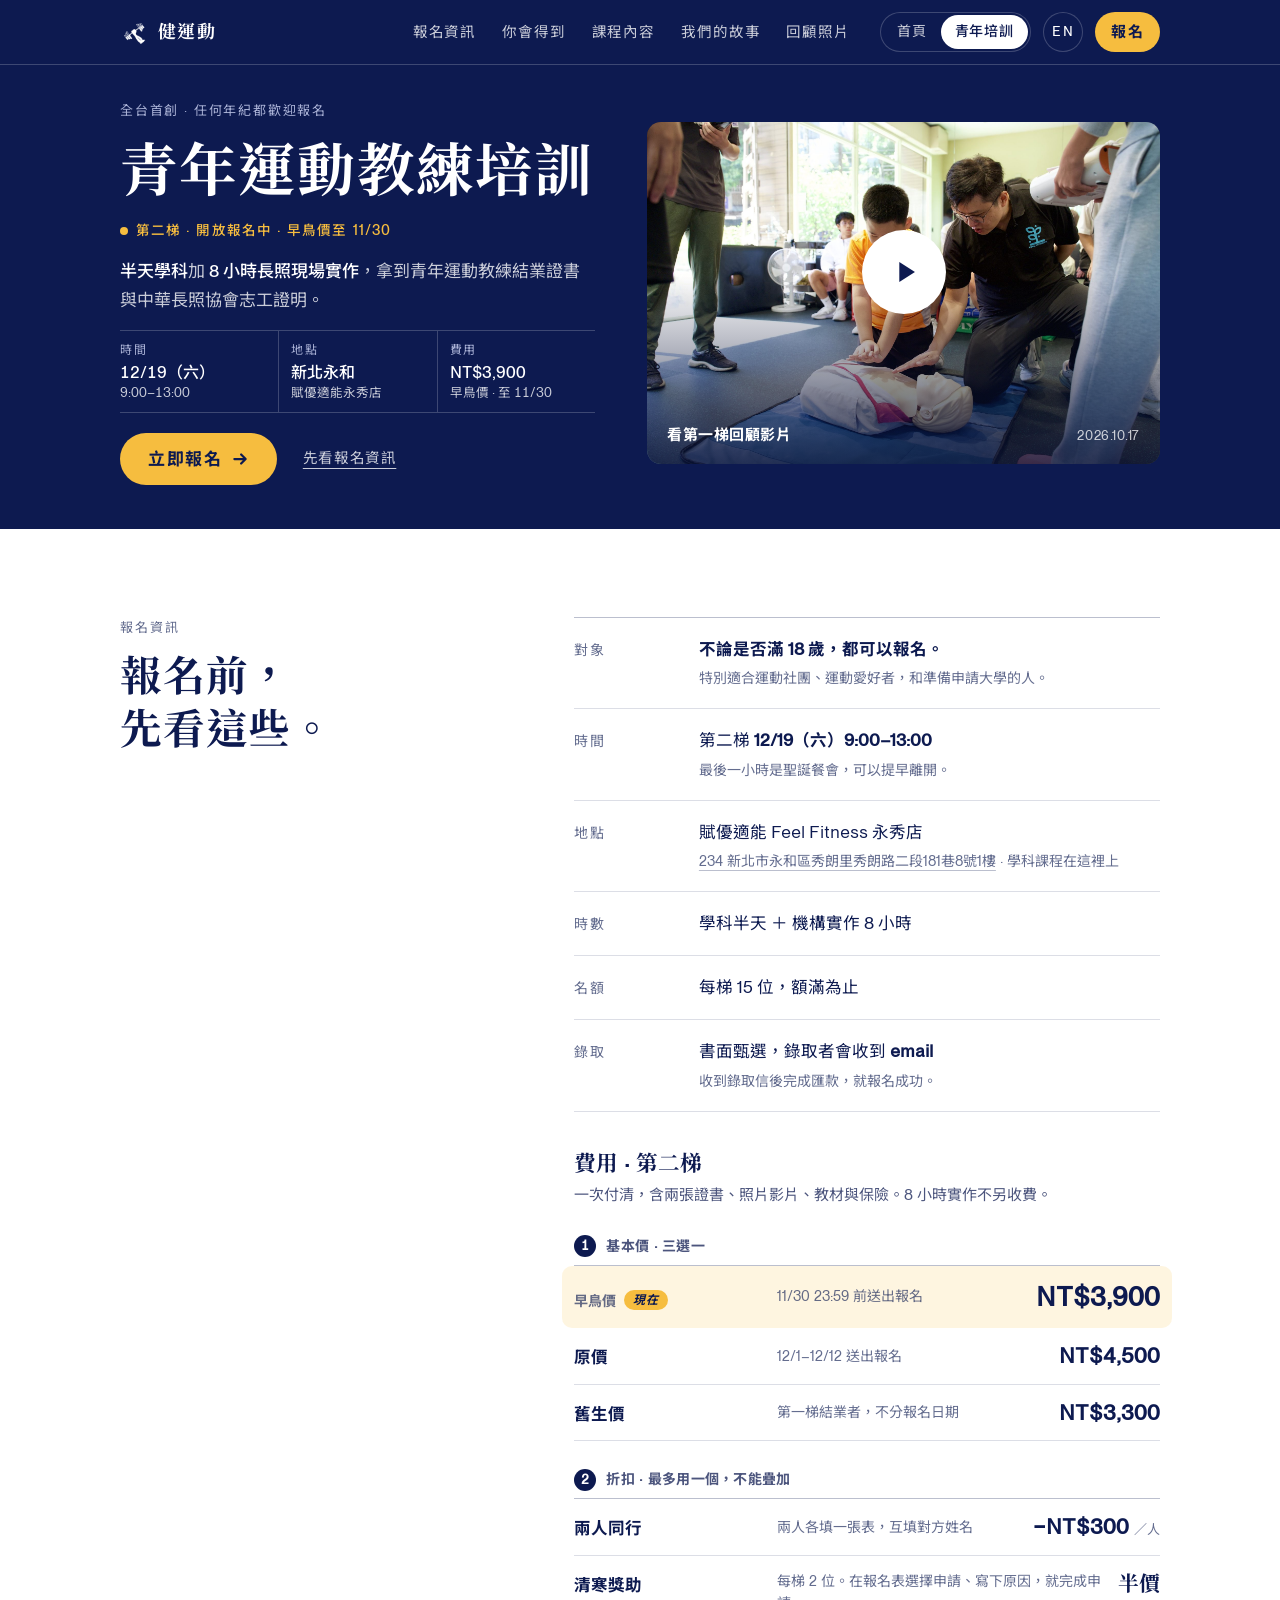
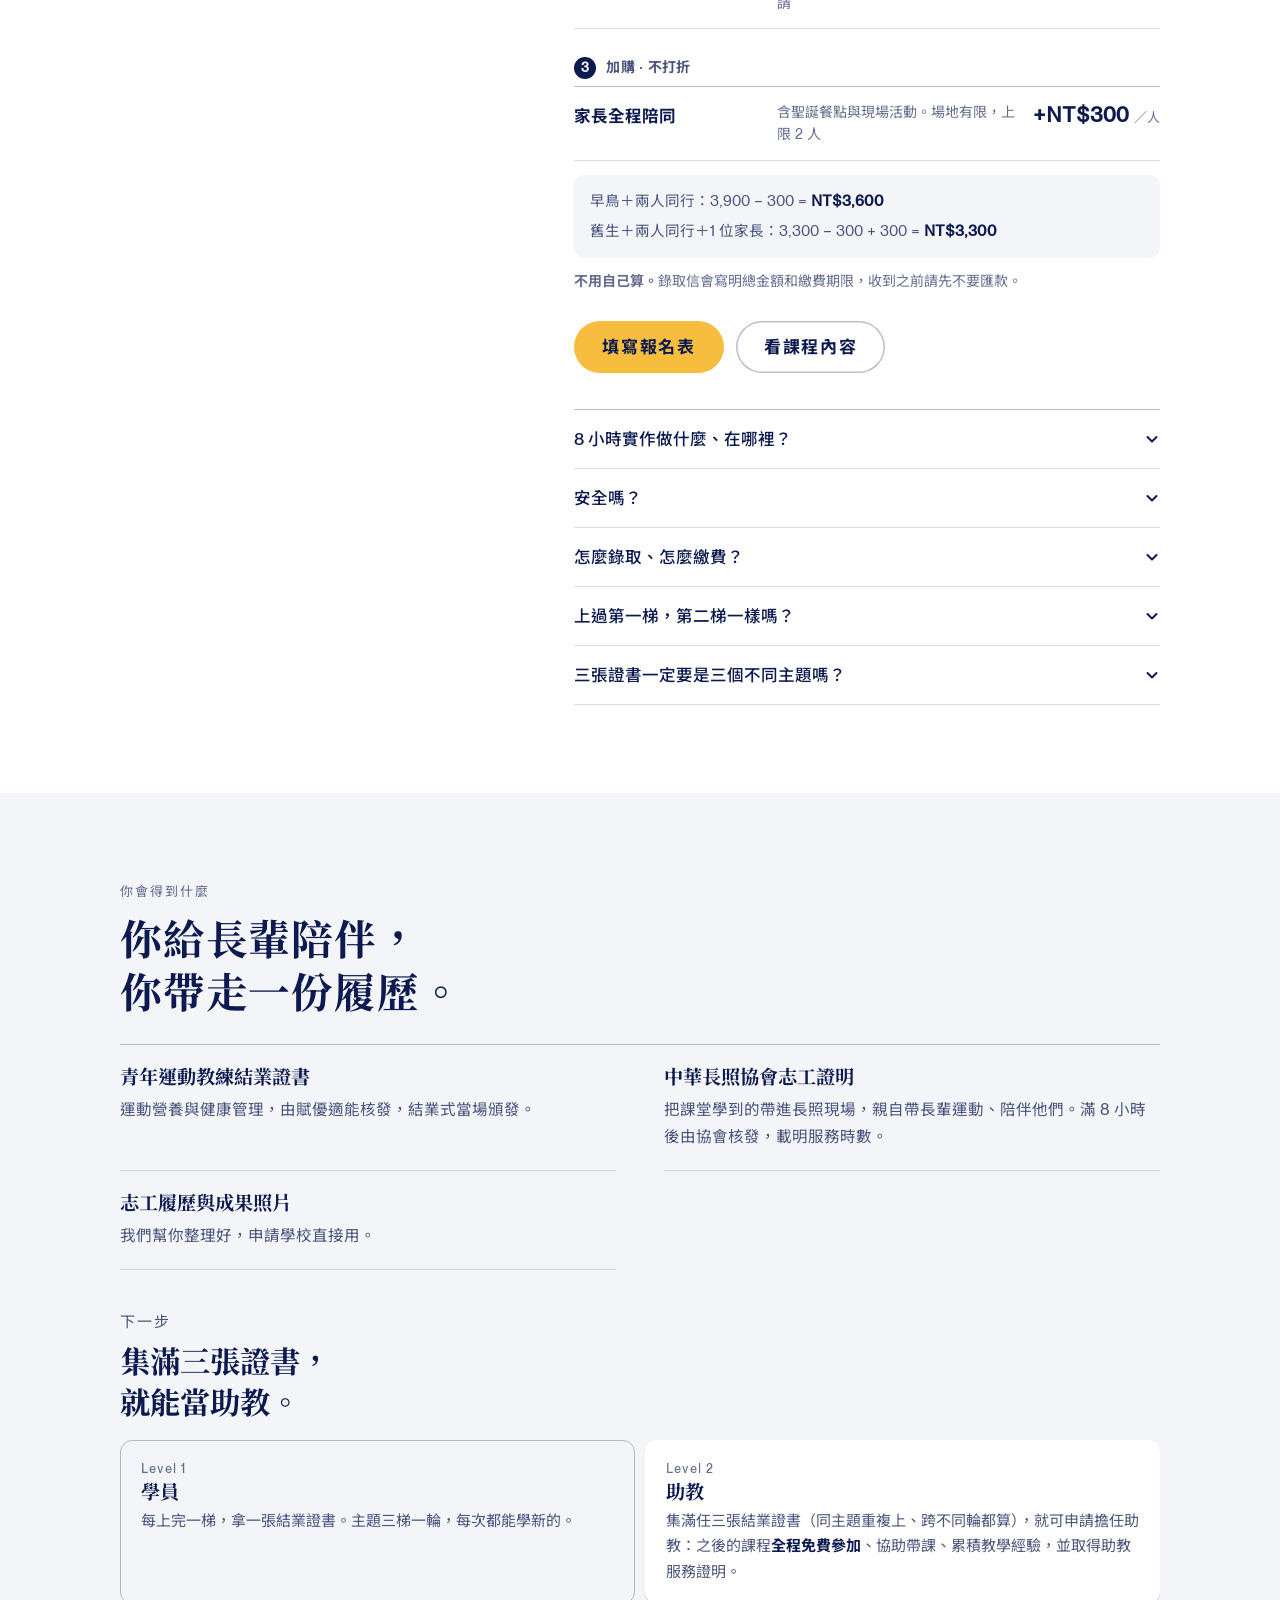
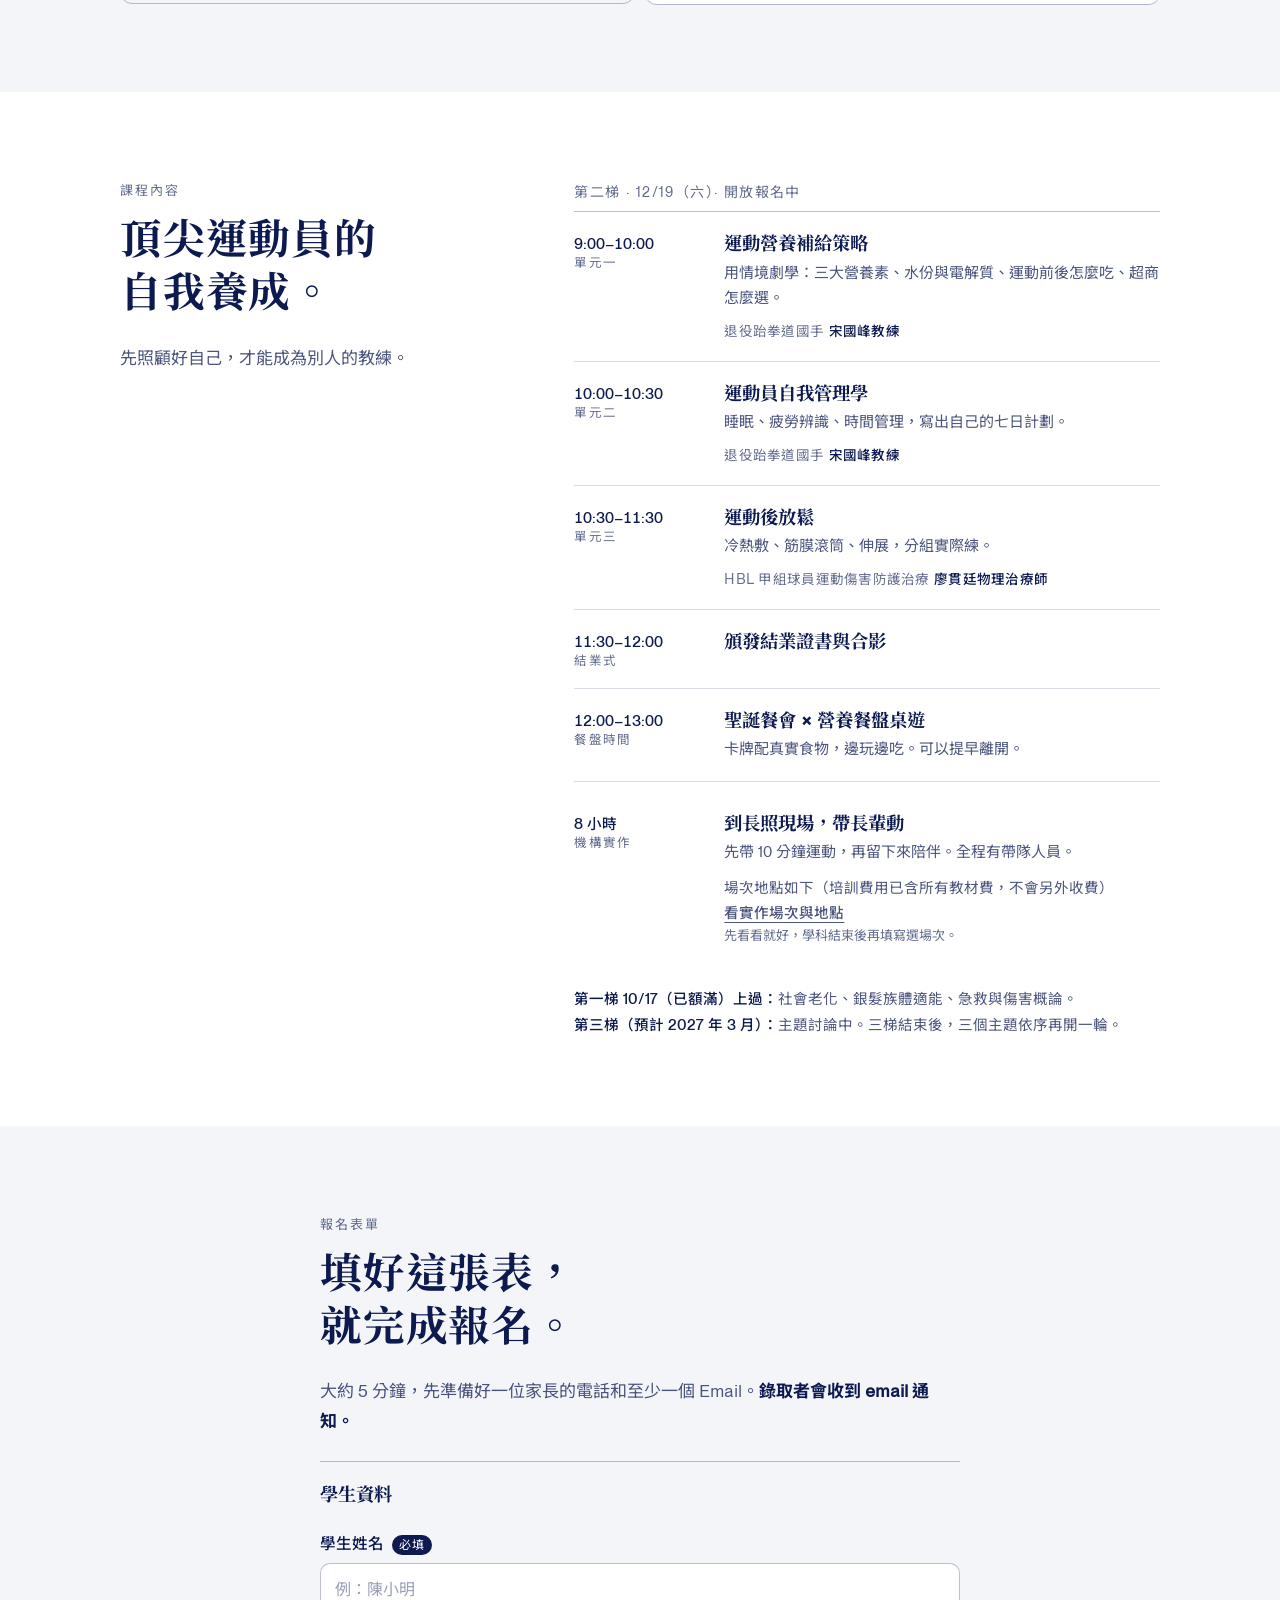
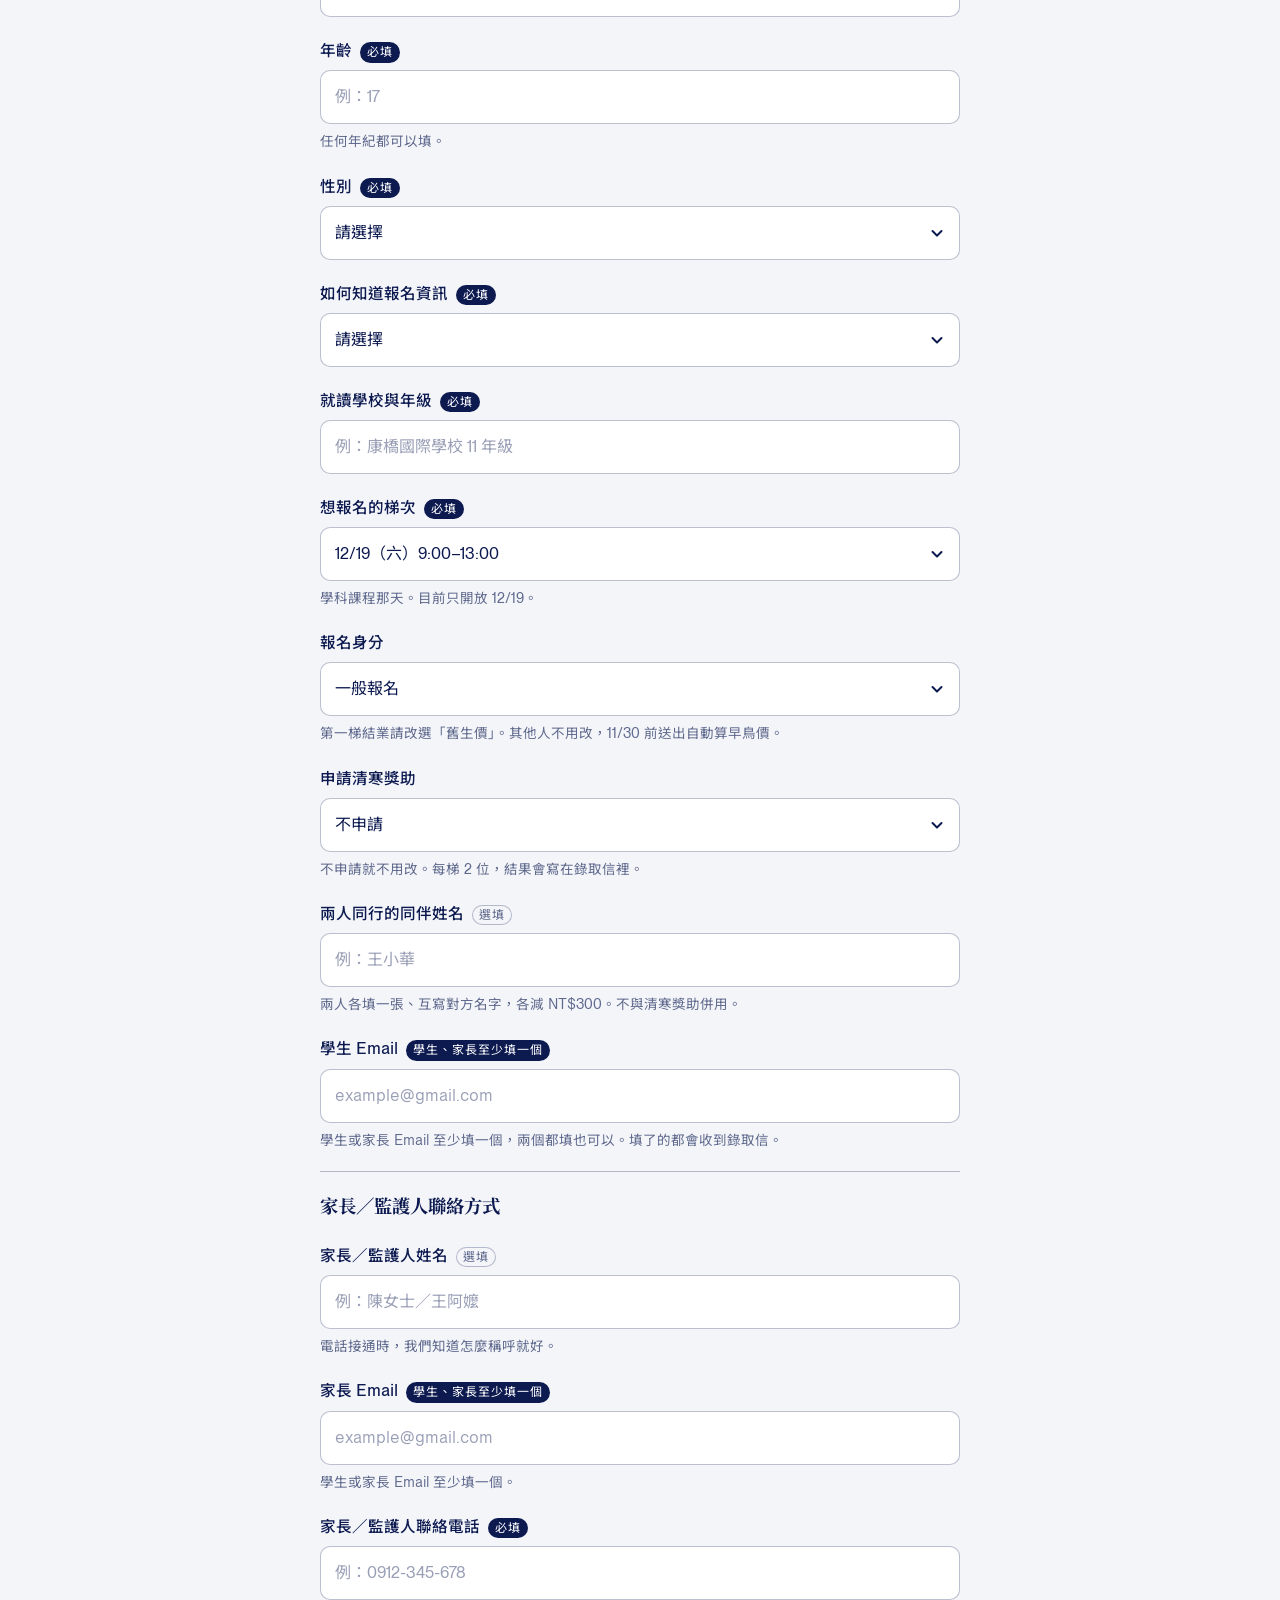
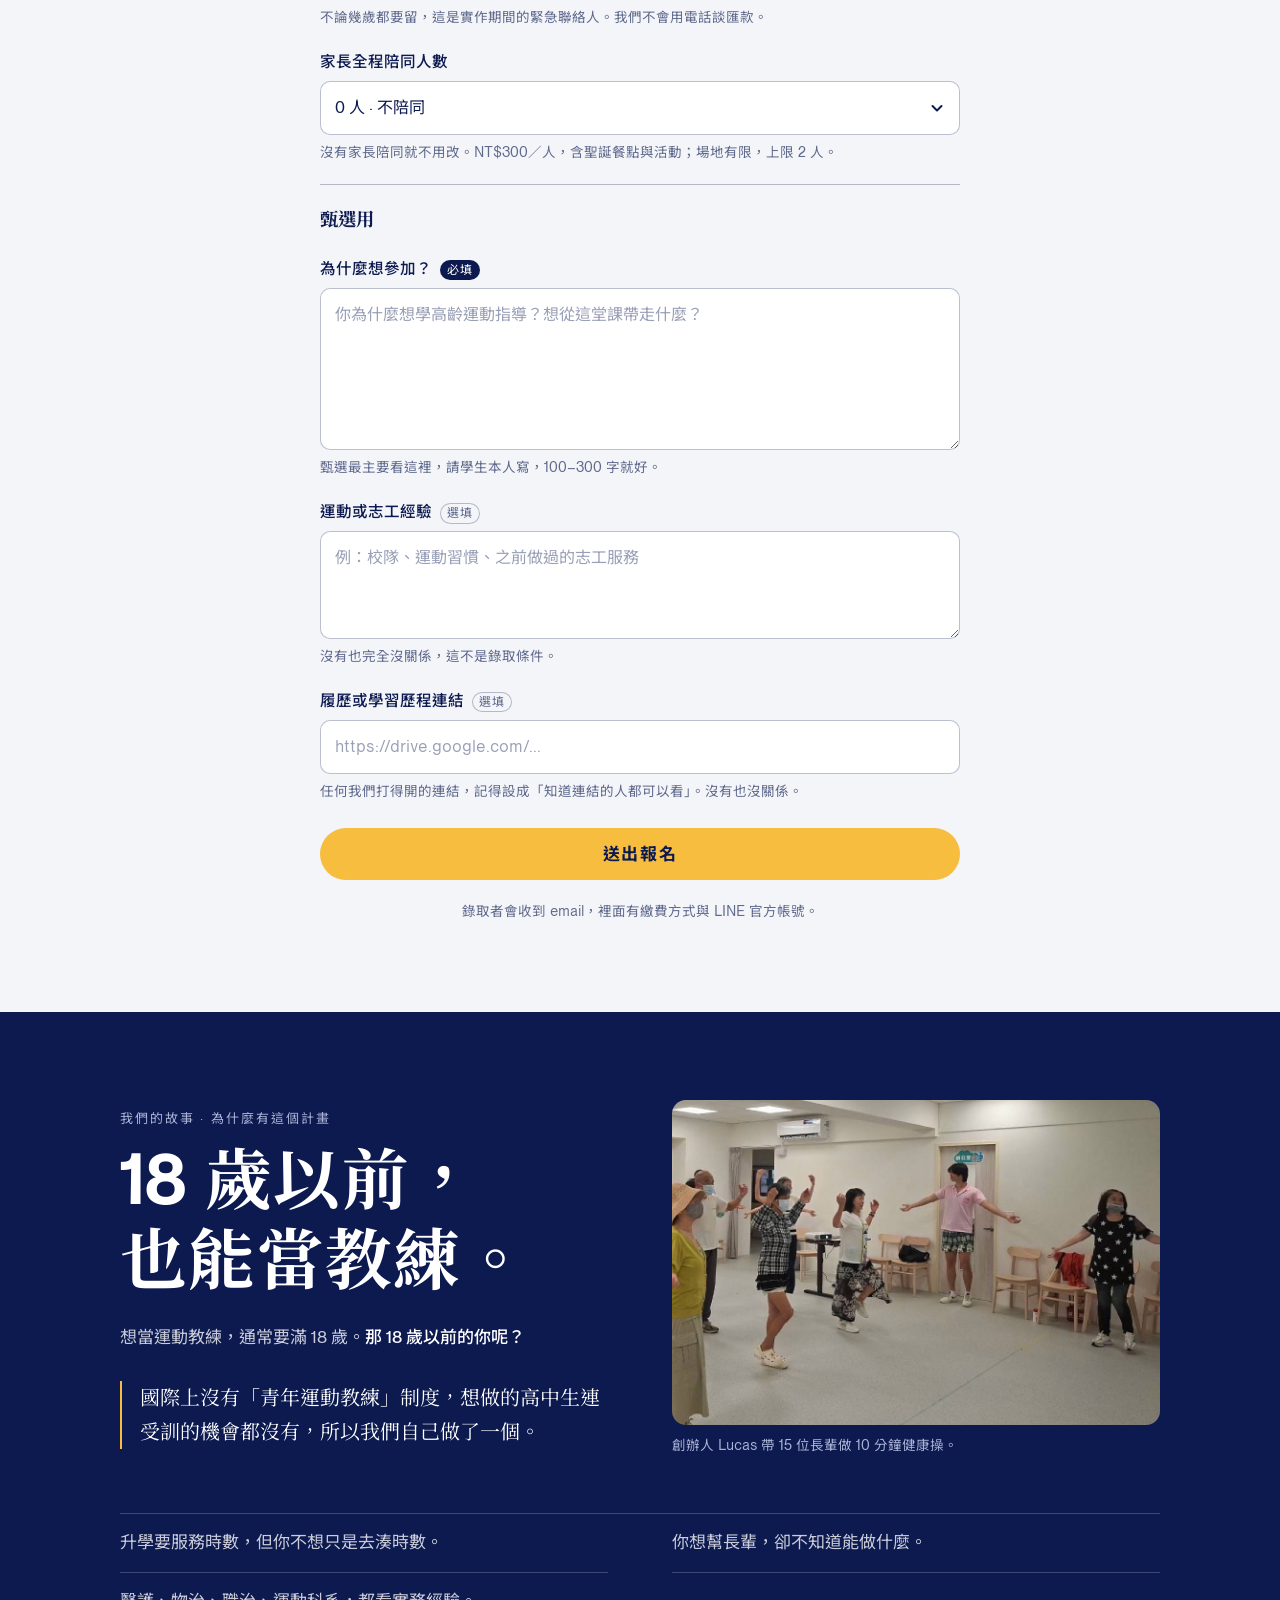
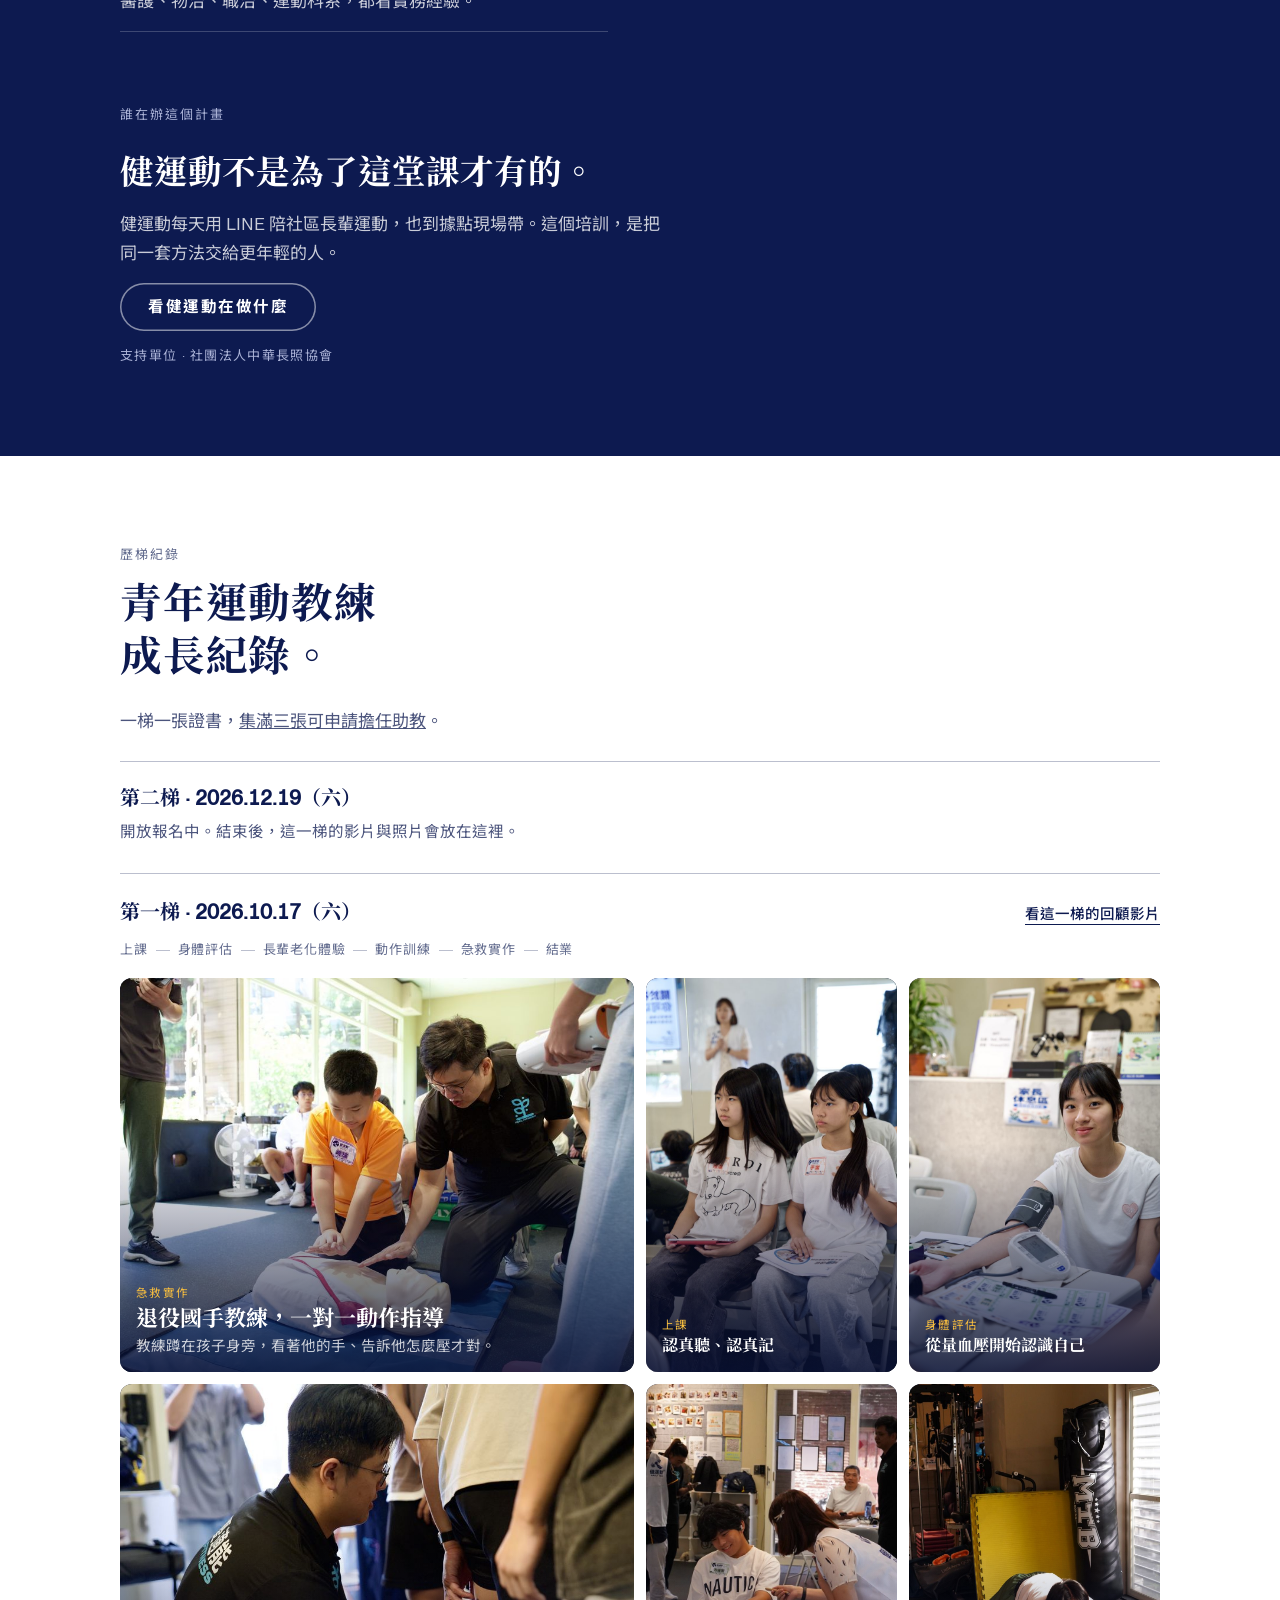
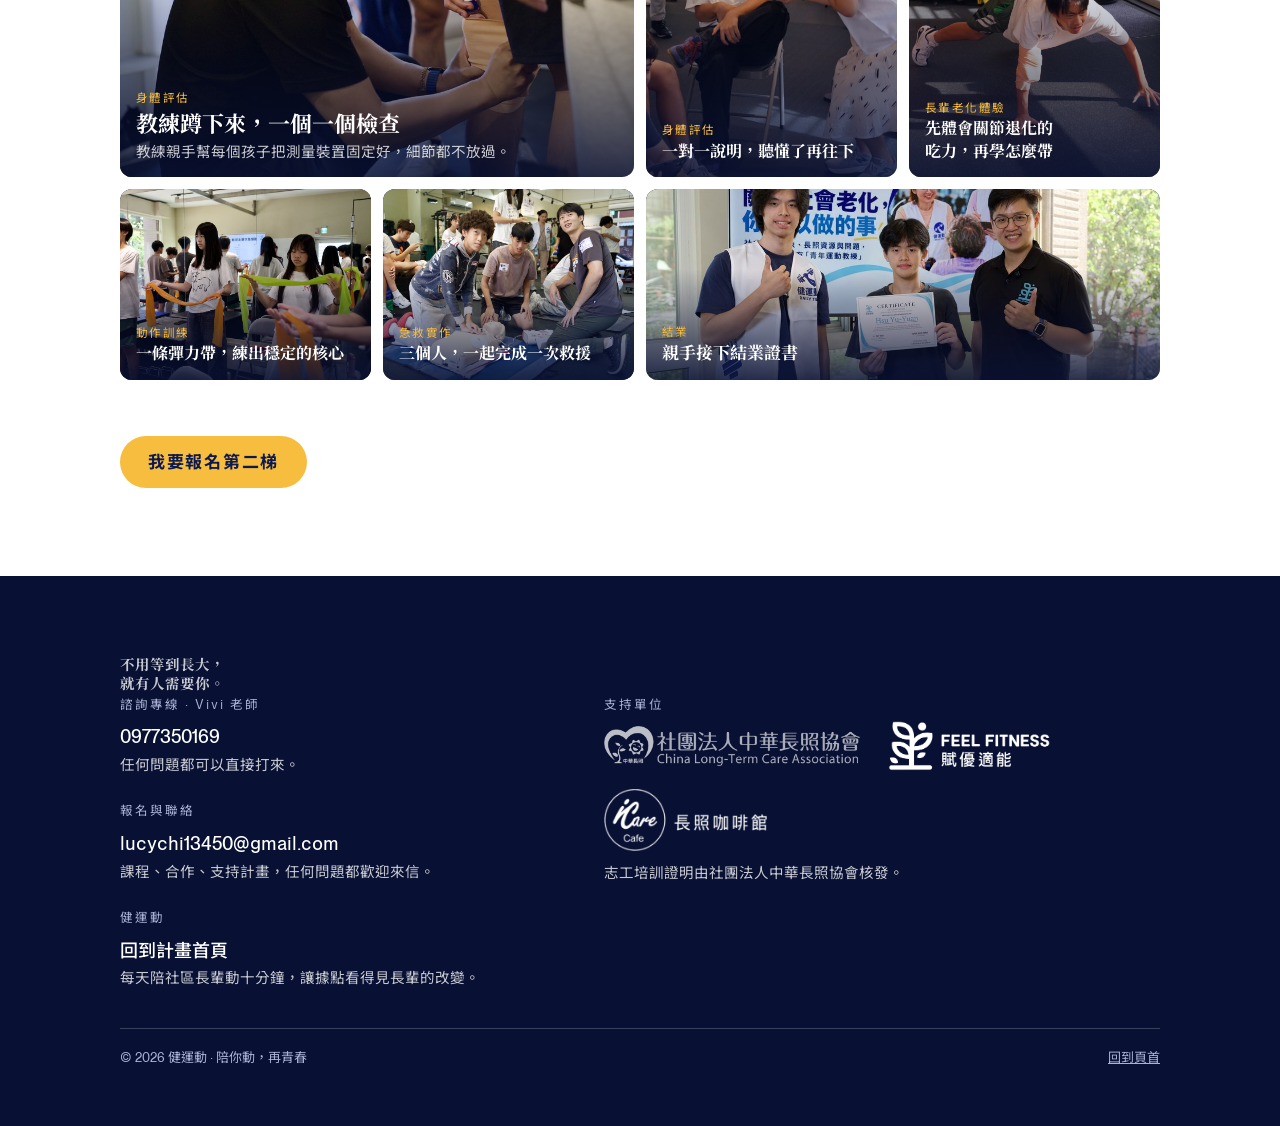
==== course.html @ 8f4dd31b "青年報名表：新增必填「如何知道報名資訊」（主管 LINE 意見） 七個選項：IG、LINE 社群、校方、親友介紹、Beclass 網站、E-port 網站、其他。 送到 Make 的欄位名為 refe" ====
<!DOCTYPE html>
<html lang="zh-Hant">
<head>
<meta charset="utf-8">
<meta name="viewport" content="width=device-width, initial-scale=1, viewport-fit=cover">
<title data-en="Youth Sports Coach Training · Daily Ten">青年運動教練培訓 · 健運動 Daily Ten</title>
<meta name="description" content="全台首創「青年運動教練」培訓。18 歲以前也能當教練，任何年紀都歡迎報名。學科課程取得青年運動教練結業證明，再以 8 小時機構實作取得中華長照協會核發、載明服務時數的志工培訓證明。第二梯 12/19（六）9:00–13:00，早鳥價 NT$3,900 至 11/30，每梯次限收 15 位。">
<meta name="theme-color" content="#0d1a50">
<meta name="format-detection" content="telephone=no">

<meta property="og:type" content="website">
<meta property="og:locale" content="zh_TW">
<meta property="og:site_name" content="健運動 Daily Ten">
<meta property="og:url" content="https://lucassuc.github.io/senior-fitness/course.html">
<meta property="og:title" content="青年運動教練培訓 · 健運動">
<meta property="og:description" content="18 歲以前，也能當教練 —— 全台首創，任何年紀都歡迎報名。學科課程加 8 小時機構實作，拿到青年運動教練結業證明與中華長照協會的志工培訓證明。">
<meta property="og:image" content="https://lucassuc.github.io/senior-fitness/assets/img/c1/11-cpr-lg.jpg?v=1">
<link rel="canonical" href="https://lucassuc.github.io/senior-fitness/course.html">
<script type="application/ld+json">
{"@context":"https://schema.org","@type":"EducationEvent","name":"青年運動教練培訓 · 第二梯","description":"運動營養與健康管理學科半天，加 8 小時長照現場實作。結業取得青年運動教練結業證書與中華長照協會志工證明。","startDate":"2026-12-19T09:00:00+08:00","endDate":"2026-12-19T13:00:00+08:00","eventStatus":"https://schema.org/EventScheduled","eventAttendanceMode":"https://schema.org/OfflineEventAttendanceMode","location":{"@type":"Place","name":"賦優適能 Feel Fitness 永秀店","address":{"@type":"PostalAddress","streetAddress":"秀朗路二段181巷8號1樓","addressLocality":"永和區","addressRegion":"新北市","postalCode":"234","addressCountry":"TW"}},"image":"https://lucassuc.github.io/senior-fitness/assets/img/c1/11-cpr-lg.jpg","offers":{"@type":"Offer","price":"3900","priceCurrency":"TWD","validThrough":"2026-11-30T23:59:00+08:00","url":"https://lucassuc.github.io/senior-fitness/course.html#apply","availability":"https://schema.org/InStock"},"organizer":{"@type":"Organization","name":"健運動 Daily Ten","url":"https://lucassuc.github.io/senior-fitness/"},"maximumAttendeeCapacity":15}
</script>
<meta name="twitter:card" content="summary_large_image">

<link rel="icon" href="assets/img/icon-64.png?v=6" sizes="64x64">
<link rel="icon" href="assets/img/icon-192.png?v=6" sizes="192x192">
<link rel="apple-touch-icon" href="assets/img/icon-180.png?v=6">

<link rel="preload" href="assets/fonts/nm-text-400.woff2?v=6" as="font" type="font/woff2" crossorigin>
<link rel="preload" href="assets/fonts/nm-text-500.woff2?v=6" as="font" type="font/woff2" crossorigin>

<link rel="preconnect" href="https://fonts.googleapis.com">
<link rel="preconnect" href="https://fonts.gstatic.com" crossorigin>
<link rel="stylesheet" href="https://fonts.googleapis.com/css2?family=Noto+Sans+TC:wght@400;500;700&family=Noto+Serif+TC:wght@500;600;700&display=swap">
<!-- This page does NOT load site.css. v2.css is the chrome it shares with
     index.html (bar, first screen, button, dock, footer); course2.css is the
     rest of this page. site.js still runs here for the EN toggle and the
     application form — every id it reads (#langBtn, #applyForm, #a-*, #ea-*,
     #applySubmit, #applyDone, #applyRecap, #applyAgain, #yr) is kept. -->
<link rel="stylesheet" href="assets/css/v2.css?v=3">
<link rel="stylesheet" href="assets/css/course2.css?v=5">
<script>document.documentElement.className += " js";</script>
</head>
<body>

<a class="skip" href="#main" data-en="Skip to content">跳至主要內容</a>

<header class="bar">
  <div class="vwrap">
    <a class="brand" href="#top" aria-label="健運動 — 回到頁首" data-en-aria="Daily Ten — back to top">
      <img src="assets/img/mark-320-glyph.png?v=60" alt="" width="28" height="28">
      <span data-en="Daily Ten">健運動</span>
    </a>
    <nav class="bar__links" aria-label="本頁導覽" data-en-aria="On this page">
      <a href="#facts" data-en="Details">報名資訊</a>
      <a href="#gain" data-en="What you get">你會得到</a>
      <a href="#syllabus" data-en="Course">課程內容</a>
      <a href="#story" data-en="Our story">我們的故事</a>
      <a href="#result" data-en="Photos">回顧照片</a>
    </nav>
    <!-- The page switch. Same control, same place, on both pages; the page
         you are on is the filled half. -->
    <nav class="seg" aria-label="切換頁面" data-en-aria="Switch page">
      <a href="index.html" data-en="Home">首頁</a>
      <a href="course.html" aria-current="page" data-en="Youth course">青年培訓</a>
    </nav>
    <button class="langbtn" id="langBtn" type="button" lang="en" aria-label="Switch to English">EN</button>
    <a class="vbtn vbtn--sm" href="#apply" data-en="Apply">報名</a>
  </div>
</header>

<main id="main">
<span id="top"></span>

<!-- ══ 1 · 第一眼：回顧影片 + 什麼課、何時、多少錢、報名 ══
     The cover is the director's 主視覺 (#11): a coach on his knees beside a
     child doing compressions. It answers the parent's first question —
     will anyone actually teach my kid — before a word is read. -->
<section class="vhero" aria-label="青年運動教練培訓" data-en-aria="Youth Sports Coach Training">
  <div class="vwrap">
    <div class="vhero__text">
      <p class="vhero__eyebrow" data-en="A Taiwan first · applicants of any age welcome">全台首創 · 任何年紀都歡迎報名</p>
      <h1 data-en="Youth Sports Coach Training">青年運動教練培訓</h1>
      <p class="status"><i aria-hidden="true"></i><span data-en="Cohort 2 · open now · early-bird price until 30 Nov">第二梯 · 開放報名中 · 早鳥價至 11/30</span></p>
      <p class="vhero__lede" data-en="<strong>A morning in the classroom</strong> plus <strong>8 hours on placement</strong> — you leave with a Youth Sports Coach completion certificate and the China Long-Term Care Association's volunteer certificate."><strong>半天學科</strong>加 <strong>8 小時長照現場實作</strong>，拿到青年運動教練結業證書與中華長照協會志工證明。</p>
      <dl class="quick">
        <div><dt data-en="When">時間</dt><dd data-en="Sat 19 Dec<small>9:00–13:00</small>">12/19（六）<small>9:00–13:00</small></dd></div>
        <div><dt data-en="Where">地點</dt><dd data-en="Yonghe, New Taipei<small>Feel Fitness Yongxiu</small>">新北永和<small>賦優適能永秀店</small></dd></div>
        <div><dt data-en="Fee">費用</dt><dd data-en="NT$3,900<small>early bird, to 30 Nov</small>">NT$3,900<small>早鳥價 · 至 11/30</small></dd></div>
      </dl>
      <div class="vhero__act">
        <a class="vbtn" id="heroCta" href="#apply"><span data-en="Apply now">立即報名</span>
          <svg viewBox="0 0 16 16" aria-hidden="true"><path d="M3 8h10M9 4l4 4-4 4"/></svg>
        </a>
        <a class="vhero__alt" href="#facts" data-en="See the details first">先看報名資訊</a>
      </div>
    </div>

    <a class="vhero__media" href="https://www.youtube.com/watch?v=6vL4GhiBuoA" target="_blank" rel="noopener" data-yt="6vL4GhiBuoA" aria-label="播放第一梯回顧影片" data-en-aria="Play the cohort one recap film" style="--pos:58% 42%">
      <img src="assets/img/c1/11-cpr-lg.jpg?v=1"
           alt="教練跪在學員身旁，看著他的手，一下一下教他怎麼做 CPR 按壓"
           data-en-alt="A coach kneels beside a trainee, watching his hands and guiding each CPR compression"
           width="2000" height="1333" fetchpriority="high" decoding="async">
      <span class="vhero__play" aria-hidden="true"><svg viewBox="0 0 24 24"><path d="M8 5v14l11-7z"/></svg></span>
      <span class="vhero__cap"><b data-en="Watch the cohort 1 recap film">看第一梯回顧影片</b><span>2026.10.17</span></span>
    </a>
  </div>
</section>

<nav class="jump" aria-label="快速前往" data-en-aria="Jump to">
  <div class="vwrap">
    <a href="#facts"><span data-en="Details &amp; prices">報名資訊與費用</span><svg viewBox="0 0 16 16" aria-hidden="true"><path d="M8 3v10M4 9l4 4 4-4"/></svg></a>
    <a href="#syllabus"><span data-en="Course">課程內容</span><svg viewBox="0 0 16 16" aria-hidden="true"><path d="M8 3v10M4 9l4 4 4-4"/></svg></a>
    <a href="#story"><span data-en="Our story">我們的故事</span><svg viewBox="0 0 16 16" aria-hidden="true"><path d="M8 3v10M4 9l4 4 4-4"/></svg></a>
    <a href="#result"><span data-en="Photos">回顧照片</span><svg viewBox="0 0 16 16" aria-hidden="true"><path d="M8 3v10M4 9l4 4 4-4"/></svg></a>
  </div>
</nav>

<!-- ══ 2 · 報名資訊 ══
     Every gate a parent checks, in one scannable block, ahead of everything
     else. Classroom and placement stay two separate answers: 學科 happens at
     賦優適能; the 8 hours are sessions students pick at four sites — iCare
     Cafe, the two 永樂居 apartments and 永恩小作所. 永恩 was removed once and
     came back on 2026-11-16 (it is on the director's placement form; Lucas
     confirmed). Her placement Google Form IS linked (syllabus 8-hour row and
     the FAQ), but labelled look-only: students fill it in after the
     classroom day, not before applying. 永樂居 is deliberately absent from Google Maps, so those links
     query the street address. -->
<section class="sec" id="facts">
  <div class="vwrap split">
    <div class="split__head">
      <p class="label" data-en="The details">報名資訊</p>
      <h2 class="h2" data-en="Before you apply,<br>the practical bits.">報名前，<br>先看這些。</h2>
    </div>
    <div>
      <dl class="facts">
        <div class="fact"><dt data-en="Who">對象</dt><dd data-en="<strong>Anyone, 18 or not.</strong><span class='fine'>Especially good for sports-team members, keen athletes, and anyone applying to university.</span>"><strong>不論是否滿 18 歲，都可以報名。</strong><span class="fine">特別適合運動社團、運動愛好者，和準備申請大學的人。</span></dd></div>
        <div class="fact"><dt data-en="When">時間</dt><dd data-en="Cohort 2 — <strong>Sat 19 Dec, 9:00–13:00</strong><span class='fine'>The last hour is a Christmas lunch — fine to leave early.</span>">第二梯 <strong>12/19（六）9:00–13:00</strong><span class="fine">最後一小時是聖誕餐會，可以提早離開。</span></dd></div>
        <div class="fact"><dt data-en="Where">地點</dt><dd data-en="Feel Fitness, Yongxiu branch<span class='fine'><a href='https://www.google.com/maps/search/?api=1&amp;query=%E8%B3%A6%E5%84%AA%E9%81%A9%E8%83%BD%20Feel%20Fitness%20%E6%B0%B8%E7%A7%80%E5%BA%97' target='_blank' rel='noopener'>No. 8, 1F, Lane 181, Section 2, Xiulang Rd, Yonghe District, New Taipei City 234</a> · the classroom course is held here</span>">賦優適能 Feel Fitness 永秀店<span class="fine"><a href="https://www.google.com/maps/search/?api=1&amp;query=%E8%B3%A6%E5%84%AA%E9%81%A9%E8%83%BD%20Feel%20Fitness%20%E6%B0%B8%E7%A7%80%E5%BA%97" target="_blank" rel="noopener">234 新北市永和區秀朗里秀朗路二段181巷8號1樓</a> · 學科課程在這裡上</span></dd></div>
        <div class="fact"><dt data-en="Hours">時數</dt><dd data-en="A morning of coursework + 8 hours on placement">學科半天 ＋ 機構實作 8 小時</dd></div>
        <div class="fact"><dt data-en="Places">名額</dt><dd data-en="15 per cohort, until full">每梯 15 位，額滿為止</dd></div>
        <div class="fact"><dt data-en="Selection">錄取</dt><dd data-en="Chosen from the written form; you hear by <strong>email</strong><span class='fine'>Your place is confirmed once you pay after that email.</span>">書面甄選，錄取者會收到 <strong>email</strong><span class="fine">收到錄取信後完成匯款，就報名成功。</span></dd></div>
      </dl>

      <!-- Prices, 2026-11-13, the director's final list. The 舊生 price sits
           below both what cohort 1 paid (3,900) and the cheapest new-student
           price (3,600 = early bird + pair), so it reads as a thank-you and a
           returning student is never dearer than a new one. The worked
           example exists because 「各減 300」 is the line people mis-add. -->
      <div class="prices" id="prices">
        <h3 class="prices__h" data-en="Fees · cohort 2">費用 · 第二梯</h3>
        <p class="prices__sub" data-en="One payment covers everything: both certificates, photos and film, materials and insurance. The 8 placement hours cost nothing extra.">一次付清，含兩張證書、照片影片、教材與保險。8 小時實作不另收費。</p>
        <!-- 2026-11-14: rebuilt as three steps because the flat list left people
             asking which lines stack. Rule, and the Notion 應繳金額 formula, match:
             1 基本價 pick exactly one; 2 at most ONE discount (同行 −300 or 獎助
             半價 of the base); 3 家長 add-on, never discounted. -->
        <p class="pstep"><i>1</i><span data-en="Base price — exactly one of these">基本價 · 三選一</span></p>
        <ul class="plist">
          <li class="is-now"><b><span data-en="Early bird">早鳥價</span><em class="tag" data-en="now">現在</em></b><span data-en="Application sent by 23:59, 30 Nov">11/30 23:59 前送出報名</span><div class="amt">NT$3,900</div></li>
          <li><b data-en="Standard">原價</b><span data-en="Application sent 1–12 Dec">12/1–12/12 送出報名</span><div class="amt">NT$4,500</div></li>
          <li><b data-en="Returning student">舊生價</b><span data-en="Finished cohort 1. Any date.">第一梯結業者，不分報名日期</span><div class="amt">NT$3,300</div></li>
        </ul>
        <!-- 2026-11-16, director: the stacking rule is already in the step title,
             so the aid row now says HOW to apply instead. 「清寒」 is her word —
             it keeps the half price for families who need it, not everyone.
             Applying = choose it in the form + give the reason inside 為什麼想參加. -->
        <p class="pstep"><i>2</i><span data-en="Discount — at most one, they do not stack">折扣 · 最多用一個，不能疊加</span></p>
        <ul class="plist">
          <li><b data-en="Two applying together">兩人同行</b><span data-en="Each of you sends a form and names the other">兩人各填一張表，互填對方姓名</span><div class="amt" data-en="−NT$300 <small>each</small>">−NT$300 <small>／人</small></div></li>
          <li><b data-en="Need-based place">清寒獎助</b><span data-en="2 per cohort. Choose it in the form and add a short reason — that is the whole application.">每梯 2 位。在報名表選擇申請、寫下原因，就完成申請</span><div class="amt" data-en="Half">半價</div></li>
        </ul>
        <p class="pstep"><i>3</i><span data-en="Add-on — never discounted">加購 · 不打折</span></p>
        <ul class="plist">
          <li><b data-en="A parent staying all session">家長全程陪同</b><span data-en="Christmas food and the activities on the day. Up to 2 — the room is small.">含聖誕餐點與現場活動。場地有限，上限 2 人</span><div class="amt" data-en="+NT$300 <small>each</small>">+NT$300 <small>／人</small></div></li>
        </ul>
        <div class="eg">
          <p data-en="Early bird, applying with a friend: 3,900 − 300 = <b>NT$3,600</b>">早鳥＋兩人同行：3,900 − 300 = <b>NT$3,600</b></p>
          <p data-en="Returning student with a friend, one parent staying: 3,300 − 300 + 300 = <b>NT$3,300</b>">舊生＋兩人同行＋1 位家長：3,300 − 300 + 300 = <b>NT$3,300</b></p>
        </div>
        <span class="fine" data-en="<strong>No need to work it out.</strong> The acceptance email gives your total and the date to pay by. Please don't transfer anything before it arrives."><strong>不用自己算。</strong>錄取信會寫明總金額和繳費期限，收到之前請先不要匯款。</span>
      </div>

      <div class="cta-row">
        <a class="vbtn" href="#apply" data-en="Fill in the application">填寫報名表</a>
        <a class="vbtn vbtn--line" href="#syllabus" data-en="See the course">看課程內容</a>
      </div>

      <div class="qa" aria-label="家長常問的問題" data-en-aria="Questions parents ask">
        <details>
          <summary><span data-en="What happens in the 8 placement hours, and where?">8 小時實作做什麼、在哪裡？</span><svg viewBox="0 0 16 16" aria-hidden="true"><path d="M3.5 6 8 10.5 12.5 6"/></svg></summary>
          <div class="qa__body">
            <p data-en="Each session is about 2 hours: <strong>you lead 10 minutes of exercise first</strong>, then stay to cook with elders, sing along to the ukulele, or help children with disabilities at a craft workshop.">每場約 2 小時：<strong>先由你帶 10 分鐘運動</strong>，再陪長輩一起煮飯、彈唱烏克麗麗，或陪身障孩子做手作。</p>
            <p data-en="<strong>You pick your own sessions</strong> in the winter break or at weekends, until you reach 8 hours. Four sites:"><strong>場次自己選</strong>，多在寒假或週末，湊滿 8 小時即可。四個場域：</p>
            <ul>
              <li><a href="https://www.google.com/maps/search/?api=1&amp;query=iCare%20Cafe%20%E9%95%B7%E7%85%A7%E5%92%96%E5%95%A1%E9%A4%A8" target="_blank" rel="noopener" data-en="iCare Cafe · No. 155, 1F, Wenhua Rd, Yonghe District, New Taipei City">iCare Cafe 長照咖啡館 · 新北市永和區文化路155號1樓</a></li>
              <li><a href="https://www.google.com/maps/search/?api=1&amp;query=%E6%96%B0%E5%8C%97%E5%B8%82%E4%B8%AD%E5%92%8C%E5%8D%80%E5%8D%97%E5%B1%B1%E8%B7%AF127%E5%B7%B7" target="_blank" rel="noopener" data-en="Yongle Ju Senior Apartments (Zhonghe) · Lane 127, Nanshan Rd, Zhonghe District, New Taipei City">永樂居 獨老公寓（中和）· 新北市中和區南山路127巷</a></li>
              <li><a href="https://www.google.com/maps/search/?api=1&amp;query=%E6%96%B0%E5%8C%97%E5%B8%82%E6%B0%B8%E5%92%8C%E5%8D%80%E7%A6%8F%E5%92%8C%E8%B7%AF57%E5%B7%B7" target="_blank" rel="noopener" data-en="Yongle Ju Senior Apartments (Yonghe) · Lane 57, Fuhe Rd, Yonghe District, New Taipei City">永樂居 獨老公寓（永和）· 新北市永和區福和路57巷</a></li>
              <li><a href="https://www.google.com/maps/search/?api=1&amp;query=%E6%96%B0%E5%8C%97%E5%B8%82%E6%B0%B8%E5%92%8C%E5%8D%80%E4%B8%AD%E5%92%8C%E8%B7%AF409%E8%99%9F" target="_blank" rel="noopener" data-en="Yong'en workshop for children with disabilities · 3F, No. 409, Zhonghe Rd, Yonghe District, New Taipei City">永恩小作所 身障兒童希望工場 · 新北市永和區中和路409號3樓</a></li>
            </ul>
            <p data-en="<a href='https://forms.gle/pVkgDU6NDCScqJcr7' target='_blank' rel='noopener'>See the sessions</a> now; you sign up for them after the classroom day. No extra fee."><a href="https://forms.gle/pVkgDU6NDCScqJcr7" target="_blank" rel="noopener">實作場次可以先看</a>，學科結束後再填寫選場次，不另收費。</p>
          </div>
        </details>
        <details>
          <summary><span data-en="Is it safe?">安全嗎？</span><svg viewBox="0 0 16 16" aria-hidden="true"><path d="M3.5 6 8 10.5 12.5 6"/></svg></summary>
          <div class="qa__body">
            <p data-en="A team leader is there the whole time, so <strong>no one is ever left alone with the elders</strong>. Students lead exercise and keep people company. <strong>No bathing, feeding or lifting.</strong> Insurance is included.">全程有帶隊人員陪同，<strong>不會讓孩子單獨面對長輩</strong>。孩子只負責帶運動和陪伴，<strong>不做沐浴、餵食、移位</strong>。費用已含保險。</p>
            <p data-en="Parents, family and friends are welcome to come and volunteer at the sessions too.">實作場次也歡迎家長、家人或朋友一起來服務。</p>
          </div>
        </details>
        <details>
          <summary><span data-en="How do selection and payment work?">怎麼錄取、怎麼繳費？</span><svg viewBox="0 0 16 16" aria-hidden="true"><path d="M3.5 6 8 10.5 12.5 6"/></svg></summary>
          <div class="qa__body">
            <p data-en="We read every form. If you are accepted, an <strong>email</strong> gives your total, how to pay, the date to pay by, and our LINE account. Paying by that date confirms your place.">我們會讀每一份報名表。錄取者會收到 <strong>email</strong>，寫明金額、匯款方式、繳費期限和 LINE 官方帳號。期限內匯款，就報名成功。</p>
          </div>
        </details>
        <details>
          <summary><span data-en="I did cohort 1. Is cohort 2 different?">上過第一梯，第二梯一樣嗎？</span><svg viewBox="0 0 16 16" aria-hidden="true"><path d="M3.5 6 8 10.5 12.5 6"/></svg></summary>
          <div class="qa__body">
            <p data-en="No. The course runs in a cycle of three cohorts, each with its own theme: cohort 1 was <strong>Ageing and senior fitness</strong> (an ageing society, fitness for older adults, first aid); cohort 2 is <strong>Athlete self-management</strong> (sports nutrition, self-management, recovery); cohort 3, planned for March 2027, has a theme still being decided. After that the three themes run again in the same order, about every six months — so a theme you miss comes round again. Returning students pay NT$3,300.">不一樣。課程以三梯為一個循環，每梯主題不同：第一梯是<strong>銀髮概論</strong>（社會老化、銀髮體適能與急救）；第二梯是<strong>運動員自我管理</strong>（運動營養、自我管理與運動後放鬆）；第三梯預計 2027 年 3 月，主題討論中。三梯結束後，三個主題依同樣順序再開一輪，大約半年一輪，錯過的主題下一輪還能補上。舊生報名享 NT$3,300 舊生價。</p>
          </div>
        </details>
        <details>
          <summary><span data-en="Do my three certificates have to be three different themes?">三張證書一定要是三個不同主題嗎？</span><svg viewBox="0 0 16 16" aria-hidden="true"><path d="M3.5 6 8 10.5 12.5 6"/></svg></summary>
          <div class="qa__body">
            <p data-en="No. The cycle only sets the order of the themes; it has nothing to do with becoming an assistant. <strong>Any three course certificates count</strong> — the same theme twice is fine, and they do not have to come from the same cycle. For example: Ageing and senior fitness twice plus Athlete self-management once is enough to apply.">不用。循環只是安排課程主題的順序，跟助教資格無關。<strong>任何三張結業證書都算</strong>，同一個主題上過兩次也算，也不必在同一輪內集滿。例如上過兩次銀髮概論、一次運動員自我管理，一樣可以申請擔任助教。</p>
          </div>
        </details>
      </div>
    </div>
  </div>
</section>

<!-- ══ 3 · 你會得到什麼 ══
     2026-11-16: three things you can hold, nothing else. The old fourth item
     (真的走進長照現場 · 長輩體驗裝) went: the director found it broke the list,
     「體驗裝」 needed explaining, and the ageing experience was a cohort 1
     unit — cohort 2 does not have it. Its real point (you lead real elders)
     now lives in the association certificate, where it is earned. -->
<section class="sec sec--tint" id="gain">
  <div class="vwrap">
    <p class="label" data-en="What you walk away with">你會得到什麼</p>
    <h2 class="h2" data-en="You give an elder company.<br>You leave with proof.">你給長輩陪伴，<br>你帶走一份履歷。</h2>
    <ul class="gain">
      <li><h3 data-en="Youth Sports Coach certificate">青年運動教練結業證書</h3><p data-en="Sports Nutrition &amp; Health Management, issued by Feel Fitness. Handed over on the day.">運動營養與健康管理，由賦優適能核發，結業式當場頒發。</p></li>
      <li><h3 data-en="Volunteer certificate from the China Long-Term Care Association">中華長照協會志工證明</h3><p data-en="Take what you learned in class into a real care setting: lead elders through their exercise and spend time with them. After 8 hours the association issues a certificate stating your service hours.">把課堂學到的帶進長照現場，親自帶長輩運動、陪伴他們。滿 8 小時後由協會核發，載明服務時數。</p></li>
      <li><h3 data-en="Your record and photos, ready to use">志工履歷與成果照片</h3><p data-en="We put them together for you, ready for any application.">我們幫你整理好，申請學校直接用。</p></li>
    </ul>

    <!-- The pathway, 2026-11-16. The director proposed "buy 3, get 1 free"
         and worried it would read cheap to well-off families; Lucas turned it
         into a role you earn. Shown as two levels only: a 講師 level has no
         entry rule yet and would overclaim for students without professional
         qualifications. Add it here once it exists. Cohort 1 + 2 + 3 = the
         first possible assistants, at cohort 4. -->
    <div class="path" id="path">
      <p class="path__k" data-en="Where it leads">下一步</p>
      <h3 class="path__h" data-en="Three certificates,<br>and you can assist.">集滿三張證書，<br>就能當助教。</h3>
      <ol>
        <li><span class="path__lv">Level 1</span><b data-en="Learner">學員</b><p data-en="Every cohort you finish earns one certificate. Themes rotate in a cycle of three, so you can take a new one each time.">每上完一梯，拿一張結業證書。主題三梯一輪，每次都能學新的。</p></li>
        <li><span class="path__lv">Level 2</span><b data-en="Assistant coach">助教</b><p data-en="Collect any three certificates — repeats and different cycles both count — and you can apply to assist. From then on <strong>every course is free</strong>, you get real teaching experience, and you receive an assistant certificate.">集滿任三張結業證書（同主題重複上、跨不同輪都算），就可申請擔任助教：之後的課程<strong>全程免費參加</strong>、協助帶課、累積教學經驗，並取得助教服務證明。</p></li>
      </ol>
    </div>
  </div>
</section>

<!-- ══ 4 · 課程內容 ══
     The open cohort's timetable leads; earlier cohorts are a line beneath.
     When 12/19 is over it moves down and the next open cohort takes its place.
     The heading is cohort 2's own idea (director, 2026-11-16): nutrition,
     self-management and recovery are how a top athlete looks after
     themselves — you coach others once you can coach yourself. Rewrite it
     when the open cohort's theme changes. -->
<section class="sec" id="syllabus">
  <div class="vwrap split">
    <div class="split__head">
      <p class="label" data-en="What you learn">課程內容</p>
      <h2 class="h2" data-en="How top athletes<br>look after themselves.">頂尖運動員的<br>自我養成。</h2>
      <p class="intro" data-en="Look after yourself first — then you can coach someone else.">先照顧好自己，才能成為別人的教練。</p>
    </div>
    <div>
      <p class="batch" data-en="Cohort 2 · Sat 19 Dec · open">第二梯 · 12/19（六）· 開放報名中</p>
      <ol class="syl">
        <li><time>9:00–10:00<small data-en="Unit 1">單元一</small></time><div><h3 data-en="What an athlete eats">運動營養補給策略</h3><p data-en="Through a short play: the three macronutrients, water and electrolytes, eating before and after exercise, choosing in a convenience store.">用情境劇學：三大營養素、水份與電解質、運動前後怎麼吃、超商怎麼選。</p><p class="by" data-en="Coach <b>Song Kuo-feng</b> · retired national taekwondo athlete">退役跆拳道國手 <b>宋國峰教練</b></p></div></li>
        <li><time>10:00–10:30<small data-en="Unit 2">單元二</small></time><div><h3 data-en="Managing yourself">運動員自我管理學</h3><p data-en="Sleep, spotting fatigue, time management — and a seven-day plan of your own.">睡眠、疲勞辨識、時間管理，寫出自己的七日計劃。</p><p class="by" data-en="Coach <b>Song Kuo-feng</b> · retired national taekwondo athlete">退役跆拳道國手 <b>宋國峰教練</b></p></div></li>
        <li><time>10:30–11:30<small data-en="Unit 3">單元三</small></time><div><h3 data-en="Recovering after exercise">運動後放鬆</h3><p data-en="Hot and cold, the foam roller and stretching — practised in small groups.">冷熱敷、筋膜滾筒、伸展，分組實際練。</p><p class="by" data-en="Physiotherapist <b>Liao Kuan-ting</b> · sports-injury care for HBL Division A players">HBL 甲組球員運動傷害防護治療 <b>廖貫廷物理治療師</b></p></div></li>
        <li><time>11:30–12:00<small data-en="Closing">結業式</small></time><div><h3 data-en="Certificates and a group photo">頒發結業證書與合影</h3></div></li>
        <li><time>12:00–13:00<small data-en="Lunch">餐盤時間</small></time><div><h3 data-en="Christmas lunch, as a card game">聖誕餐會 × 營養餐盤桌遊</h3><p data-en="Match the cards to the real food on the table. Fine to leave early.">卡牌配真實食物，邊玩邊吃。可以提早離開。</p></div></li>
        <li class="is-field"><span class="dur"><span data-en="8 hours">8 小時</span><small data-en="Placement">機構實作</small></span><div><h3 data-en="Lead real elders">到長照現場，帶長輩動</h3><p data-en="Lead 10 minutes of exercise, then stay and spend time with them. A team leader is always there.">先帶 10 分鐘運動，再留下來陪伴。全程有帶隊人員。</p><p class="field-link" data-en="Sessions and sites are below (the course fee covers all materials — nothing more is charged).<br><a href='https://forms.gle/pVkgDU6NDCScqJcr7' target='_blank' rel='noopener'>See the sessions and sites</a><span>For a look only — you choose your sessions after the classroom day.</span>">場次地點如下（培訓費用已含所有教材費，不會另外收費）<br><a href="https://forms.gle/pVkgDU6NDCScqJcr7" target="_blank" rel="noopener">看實作場次與地點</a><span>先看看就好，學科結束後再填寫選場次。</span></p></div></li>
      </ol>
      <p class="past" data-en="<b>Cohort 1, 17 Oct (full) covered:</b> an ageing society · fitness fundamentals for older adults · first aid and injury.<br><b>Cohort 3, planned for March 2027:</b> theme to be decided. After cohort 3 the three themes run again in the same order."><b>第一梯 10/17（已額滿）上過：</b>社會老化、銀髮族體適能、急救與傷害概論。<br><b>第三梯（預計 2027 年 3 月）：</b>主題討論中。三梯結束後，三個主題依序再開一輪。</p>
    </div>
  </div>
</section>

<!-- ══ 5 · 報名表單 ══
     id="applyForm", not "form": the main page's handler binds to #form and
     reads the 據點 field set, so it must not attach here. A guardian PHONE is
     always required (placement emergency contact); the acceptance email can
     go to the student, a parent, or both. -->
<section class="sec sec--tint" id="apply">
  <div class="vwrap wrap--narrow">
    <p class="label" data-en="Apply">報名表單</p>
    <h2 class="h2" data-en="Fill this in,<br>and you have applied.">填好這張表，<br>就完成報名。</h2>
    <p class="intro" data-en="About five minutes. Have a parent's phone number and at least one email address ready. <strong>Successful applicants get an email.</strong>">大約 5 分鐘，先準備好一位家長的電話和至少一個 Email。<strong>錄取者會收到 email 通知。</strong></p>

    <form class="form" id="applyForm" novalidate>
      <p class="form__group" data-en="About you">學生資料</p>

      <div class="field">
        <label for="a-name"><span data-en="Your name">學生姓名</span> <span class="req" aria-hidden="true" data-en="required">必填</span></label>
        <input id="a-name" name="student" type="text" required autocomplete="name"
               placeholder="例：陳小明" data-en-ph="e.g. Chen Xiao-ming" aria-describedby="ea-name">
        <p class="err" id="ea-name" role="alert"></p>
      </div>

      <div class="field">
        <label for="a-age"><span data-en="Age">年齡</span> <span class="req" aria-hidden="true" data-en="required">必填</span></label>
        <input id="a-age" name="age" type="text" required autocomplete="off"
               inputmode="numeric" placeholder="例：17" data-en-ph="e.g. 17" aria-describedby="ea-age ha-age">
        <p class="hint" id="ha-age" data-en="Any age — just write it in.">任何年紀都可以填。</p>
        <p class="err" id="ea-age" role="alert"></p>
      </div>

      <!-- Added 2026-11-13 at Lucas's request. Sent to Make as `gender` and
           written to the Notion 性別 select, so keep these three values in step
           with that select's options. -->
      <div class="field">
        <label for="a-gender"><span data-en="Gender">性別</span> <span class="req" aria-hidden="true" data-en="required">必填</span></label>
        <select id="a-gender" name="gender" required aria-describedby="ea-gender">
          <option value="" selected data-en="Please choose">請選擇</option>
          <option value="男" data-en="Male">男</option>
          <option value="女" data-en="Female">女</option>
          <option value="其他／不便透露" data-en="Other / prefer not to say">其他／不便透露</option>
        </select>
        <p class="err" id="ea-gender" role="alert"></p>
      </div>

      <!-- Added 2026-11-20 at the director's request (LINE): she needs to know
           which channel each applicant came from, to decide where marketing
           money goes. Placed under 性別 where her screenshot pointed. Sent to
           Make as `referral` → Notion select 從哪裡知道報名資訊; keep these
           seven values identical to that select's options. -->
      <div class="field">
        <label for="a-ref"><span data-en="How did you hear about this course?">如何知道報名資訊</span> <span class="req" aria-hidden="true" data-en="required">必填</span></label>
        <select id="a-ref" name="referral" required aria-describedby="ea-ref">
          <option value="" selected data-en="Please choose">請選擇</option>
          <option value="IG" data-en="Instagram">IG</option>
          <option value="LINE 社群" data-en="A LINE group">LINE 社群</option>
          <option value="校方" data-en="My school">校方</option>
          <option value="親友介紹" data-en="Family or friends">親友介紹</option>
          <option value="Beclass 網站" data-en="Beclass website">Beclass 網站</option>
          <option value="E-port 網站" data-en="E-port website">E-port 網站</option>
          <option value="其他" data-en="Other">其他</option>
        </select>
        <p class="err" id="ea-ref" role="alert"></p>
      </div>

      <div class="field">
        <label for="a-school"><span data-en="School and year">就讀學校與年級</span> <span class="req" aria-hidden="true" data-en="required">必填</span></label>
        <input id="a-school" name="school" type="text" required autocomplete="off"
               placeholder="例：康橋國際學校 11 年級" data-en-ph="e.g. Kang Chiao International School, Year 11" aria-describedby="ea-school">
        <p class="err" id="ea-school" role="alert"></p>
      </div>

      <!-- Full cohort? Add data-full to that <option> and change nothing else —
           site.js appends （已額滿）in whichever language is showing and makes
           the option unselectable. 12/19 is preselected so nobody has to pick
           the only choice. -->
      <div class="field">
        <label for="a-batch"><span data-en="Which cohort">想報名的梯次</span> <span class="req" aria-hidden="true" data-en="required">必填</span></label>
        <select id="a-batch" name="batch" required aria-describedby="ea-batch ha-batch">
          <option value="" data-en="Please choose">請選擇</option>
          <option data-en="Sat 19 Dec, 9:00–13:00" selected>12/19（六）9:00–13:00</option>
        </select>
        <p class="hint" id="ha-batch" data-en="The classroom day. Only 19 Dec is open.">學科課程那天。目前只開放 12/19。</p>
        <p class="err" id="ea-batch" role="alert"></p>
      </div>

      <!-- New with the 2026-11 price list: without these two the team cannot
           tell which price an applicant is asking for. Both optional, both
           sent to Make as `plan` / `buddy` and repeated inside `summary`. -->
      <div class="field">
        <label for="a-plan"><span data-en="Which base price applies to you">報名身分</span></label>
        <select id="a-plan" name="plan" aria-describedby="ha-plan">
          <option value="一般報名" selected data-en="New applicant">一般報名</option>
          <option value="第一梯結業 · 舊生續修價" data-en="Cohort 1 graduate — returning-student price">第一梯結業 · 舊生價</option>
        </select>
        <p class="hint" id="ha-plan" data-en="Finished cohort 1? Choose the returning-student price. Everyone else: leave it — sending by 30 Nov counts as early bird automatically.">第一梯結業請改選「舊生價」。其他人不用改，11/30 前送出自動算早鳥價。</p>
      </div>

      <!-- Split out of 報名身分 on 2026-11-14 so a returning student can apply for
           aid too. Sent to Make as aid=true/false → Notion 申請獎助 checkbox.
           Applying is not approval: the half price only applies once 獎學金 is
           ticked in Notion. -->
      <div class="field">
        <label for="a-aid"><span data-en="Need-based place">申請清寒獎助</span></label>
        <select id="a-aid" name="aid" aria-describedby="ha-aid">
          <option value="false" selected data-en="Not applying">不申請</option>
          <option value="true" data-en="Yes, I would like to apply (half price)">我想申請清寒獎助（半價）</option>
        </select>
        <p class="hint" id="ha-aid" data-en="Not applying? Leave it. 2 places per cohort; the acceptance email tells you the result.">不申請就不用改。每梯 2 位，結果會寫在錄取信裡。</p>
      </div>

      <!-- 2026-11-16: its own box rather than a line inside 為什麼想參加, so the
           selection answer stays about the student and the family's situation
           is read separately. Shown only when 申請 is chosen; required then.
           Posted to Make as `aid_reason` (not mapped yet — also in `summary`). -->
      <div class="field" id="aidWhyField" hidden>
        <label for="a-aidwhy"><span data-en="Why are you applying for a need-based place?">清寒獎助申請說明</span> <span class="req" aria-hidden="true" data-en="required">必填</span></label>
        <textarea id="a-aidwhy" name="aid_reason" rows="3"
                  placeholder="簡單說明家庭狀況就好，內容只有團隊看得到。" data-en-ph="A short note on the family's situation is enough. Only the team sees it."
                  aria-describedby="ea-aidwhy"></textarea>
        <p class="err" id="ea-aidwhy" role="alert"></p>
      </div>

      <div class="field">
        <label for="a-buddy"><span data-en="Applying with a friend? Their name">兩人同行的同伴姓名</span> <span class="opt" data-en="optional">選填</span></label>
        <input id="a-buddy" name="buddy" type="text" autocomplete="off" placeholder="例：王小華" data-en-ph="e.g. Wang Xiao-hua" aria-describedby="ha-buddy">
        <p class="hint" id="ha-buddy" data-en="You each fill in a form and name the other: NT$300 off each. Cannot be combined with a need-based place.">兩人各填一張、互寫對方名字，各減 NT$300。不與清寒獎助併用。</p>
      </div>

      <div class="field">
        <label for="a-contact"><span data-en="Student's email">學生 Email</span> <span class="req" aria-hidden="true" data-en="at least one of the two">學生、家長至少填一個</span></label>
        <input id="a-contact" name="student_email" type="email" autocomplete="email"
               placeholder="example@gmail.com" data-en-ph="example@gmail.com" aria-describedby="ea-contact ha-contact">
        <p class="hint" id="ha-contact" data-en="Fill in this one, the parent's, or both. Every address you leave gets the acceptance email.">學生或家長 Email 至少填一個，兩個都填也可以。填了的都會收到錄取信。</p>
        <p class="err" id="ea-contact" role="alert"></p>
      </div>

      <p class="form__group" data-en="Parent or guardian">家長／監護人聯絡方式</p>

      <div class="field">
        <label for="a-parent"><span data-en="Parent or guardian's name">家長／監護人姓名</span> <span class="opt" data-en="optional">選填</span></label>
        <input id="a-parent" name="parent" type="text" autocomplete="off" placeholder="例：陳女士／王阿嬤" data-en-ph="e.g. Ms. Chen" aria-describedby="ha-parent">
        <p class="hint" id="ha-parent" data-en="Only so we know how to address whoever picks up the phone.">電話接通時，我們知道怎麼稱呼就好。</p>
      </div>

      <div class="field">
        <label for="a-pmail"><span data-en="Parent or guardian's email">家長 Email</span> <span class="req" aria-hidden="true" data-en="at least one of the two">學生、家長至少填一個</span></label>
        <input id="a-pmail" name="parent_email" type="email" autocomplete="email"
               placeholder="example@gmail.com" data-en-ph="example@gmail.com" aria-describedby="ea-pmail ha-pmail">
        <p class="hint" id="ha-pmail" data-en="Fill in this one, the student's, or both.">學生或家長 Email 至少填一個。</p>
        <p class="err" id="ea-pmail" role="alert"></p>
      </div>

      <div class="field">
        <label for="a-phone"><span data-en="Parent or guardian's phone">家長／監護人聯絡電話</span> <span class="req" aria-hidden="true" data-en="required">必填</span></label>
        <input id="a-phone" name="parent_phone" type="tel" required autocomplete="tel"
               placeholder="例：0912-345-678" data-en-ph="e.g. 0912-345-678" aria-describedby="ea-phone ha-phone">
        <p class="hint" id="ha-phone" data-en="Needed at any age: the emergency contact during placement. We never discuss payment by phone.">不論幾歲都要留，這是實作期間的緊急聯絡人。我們不會用電話談匯款。</p>
        <p class="err" id="ea-phone" role="alert"></p>
      </div>

      <div class="field">
        <label for="a-pjoin"><span data-en="Parents staying for the whole session">家長全程陪同人數</span></label>
        <select id="a-pjoin" name="parent_join" aria-describedby="ha-pjoin">
          <option value="0" selected data-en="0 — nobody staying">0 人 · 不陪同</option>
          <option value="1" data-en="1 person">1 人</option>
          <option value="2" data-en="2 people">2 人</option>
        </select>
        <p class="hint" id="ha-pjoin" data-en="No parent staying? Leave it at 0. NT$300 each, including the Christmas food; up to 2 — the room is small.">沒有家長陪同就不用改。NT$300／人，含聖誕餐點與活動；場地有限，上限 2 人。</p>
      </div>

      <p class="form__group" data-en="The part we read closely">甄選用</p>

      <div class="field">
        <label for="a-why"><span data-en="Why do you want to join?">為什麼想參加？</span> <span class="req" aria-hidden="true" data-en="required">必填</span></label>
        <textarea id="a-why" name="why" rows="5" required
                  placeholder="你為什麼想學高齡運動指導？想從這堂課帶走什麼？" data-en-ph="A few sentences — why do you want to learn to coach older adults? What do you want to take away from it?"
                  aria-describedby="ea-why ha-why"></textarea>
        <p class="hint" id="ha-why" data-en="The part we read most closely, in the student's own words. A short paragraph is plenty.">甄選最主要看這裡，請學生本人寫，100–300 字就好。</p>
        <p class="err" id="ea-why" role="alert"></p>
      </div>

      <div class="field">
        <label for="a-exp"><span data-en="Sport or volunteering experience">運動或志工經驗</span> <span class="opt" data-en="optional">選填</span></label>
        <textarea id="a-exp" name="experience" rows="3"
                  placeholder="例：校隊、運動習慣、之前做過的志工服務" data-en-ph="e.g. school team, gym habit, past volunteer work" aria-describedby="ha-exp"></textarea>
        <p class="hint" id="ha-exp" data-en="None is completely fine — this is not a requirement.">沒有也完全沒關係，這不是錄取條件。</p>
      </div>

      <!-- A link, not an upload: the form posts urlencoded to a Make webhook,
           so a real file would have to be base64'd into a parameter — fragile
           for a 20MB 學習歷程 PDF from a phone, and it would fail silently. -->
      <div class="field">
        <label for="a-work"><span data-en="Link to a CV or portfolio">履歷或學習歷程連結</span> <span class="opt" data-en="optional">選填</span></label>
        <input id="a-work" name="portfolio" type="url" autocomplete="off"
               placeholder="https://drive.google.com/..." data-en-ph="https://drive.google.com/..."
               aria-describedby="ea-work ha-work">
        <p class="hint" id="ha-work" data-en="Any link we can open: set sharing to “anyone with the link”. None is fine.">任何我們打得開的連結，記得設成「知道連結的人都可以看」。沒有也沒關係。</p>
        <p class="err" id="ea-work" role="alert"></p>
      </div>

      <input type="text" name="_gotcha" id="a-trap" tabindex="-1" autocomplete="off" aria-hidden="true">

      <button class="vbtn" type="submit" id="applySubmit">
        <span data-en="Submit application">送出報名</span>
      </button>

      <p class="err err--form" id="ea-form" role="alert"></p>
      <p class="form__fine" data-en="Successful applicants get an email with the payment details and our LINE account.">錄取者會收到 email，裡面有繳費方式與 LINE 官方帳號。</p>
    </form>

    <div class="done" id="applyDone" hidden>
      <svg class="done__tick" viewBox="0 0 40 40" aria-hidden="true"><path d="M11 20.5 17.5 27 29 14"/></svg>
      <h3 data-en="Application received">已收到你的報名</h3>
      <p data-en="We review every application in writing. Successful applicants get an email with the payment details and the LINE account we use from then on. Thank you for wanting to join!">我們會進行書面甄選，錄取者會收到 email，裡面有繳費方式與之後聯絡用的 LINE 官方帳號。謝謝你想加入！</p>
      <dl class="done__recap" id="applyRecap"></dl>
      <button class="vbtn vbtn--line" type="button" id="applyAgain" data-en="Submit another">再填一筆</button>
    </div>
  </div>
</section>

<!-- ══ 6 · 我們的故事 ══
     The story the old page opened with, kept whole, after the form. The
     photograph is 健運動 at a care station: a room of 長輩 mid-movement with
     the young coach leading — the thing this page asks a reader to become. -->
<section class="sec sec--navy story" id="story">
  <div class="vwrap">
    <div class="story__top">
      <div>
        <p class="label" data-en="Our story · why this exists">我們的故事 · 為什麼有這個計畫</p>
        <h2 class="statement" data-en="Not yet 18.<br>Already a coach.">18 歲以前，<br>也能當教練。</h2>
        <p class="story__lead" data-en="To be a fitness coach, you usually have to be 18. <strong>So what about you, before you turn 18?</strong>">想當運動教練，通常要滿 18 歲。<strong>那 18 歲以前的你呢？</strong></p>
        <blockquote class="pull" data-en="There is no “youth sports coach” anywhere in the world. Students who want this cannot even get trained — so we built the training.">國際上沒有「青年運動教練」制度，想做的高中生連受訓的機會都沒有，所以我們自己做了一個。</blockquote>
      </div>
      <!-- A 3:2 card, shown whole. It used to run edge to edge at 1500×560,
           which stretched a 1044px file across a 2000px window and cut the
           room to a strip. This crop keeps the coach in the middle of it. -->
      <figure class="story__fig">
        <img src="assets/img/course-hero-tall-1297.jpg?v=99" alt="長照據點的教室裡，一群長輩張開雙手跟著做動作，穿粉紅色上衣的青年站在中間帶著大家一起動" data-en-alt="In a care-station activity room, a group of elders follow along with their arms outstretched while the young coach in pink leads from the middle" width="1044" height="680" loading="lazy" decoding="async">
        <figcaption data-en="Founder Lucas leading 15 elders through a 10-minute workout.">創辦人 Lucas 帶 15 位長輩做 10 分鐘健康操。</figcaption>
      </figure>
    </div>
    <ul class="pains">
      <li data-en="You need service hours for university — and you do not want to just clock them up.">升學要服務時數，但你不想只是去湊時數。</li>
      <li data-en="You want to help elders and have no idea how to start.">你想幫長輩，卻不知道能做什麼。</li>
      <li data-en="Medicine, PT, OT, sports science — all want real experience.">醫護、物治、職治、運動科系，都看實務經驗。</li>
    </ul>

    <div class="who" id="who">
      <p class="label" data-en="Who runs it">誰在辦這個計畫</p>
      <h3 data-en="We did not start this for a course.">健運動不是為了這堂課才有的。</h3>
      <p data-en="Daily Ten keeps community elders moving every day on LINE, and leads sessions at care stations in person. This training hands that same method to younger people.">健運動每天用 LINE 陪社區長輩運動，也到據點現場帶。這個培訓，是把同一套方法交給更年輕的人。</p>
      <a class="vbtn vbtn--inv" href="index.html" data-en="See what Daily Ten does">看健運動在做什麼</a>
      <small data-en="Supported by the China Long-Term Care Association">支持單位 · 社團法人中華長照協會</small>
    </div>
  </div>
</section>

<!-- ══ 7 · 歷梯紀錄 ══
     One <article class="run"> per cohort, newest first. The cohort 1 frames
     are the director's selection (2026-11-13), captions hers verbatim; the
     five stage names are hers too. #17 (這個笑容，就是答案) is the one frame
     of her ten not yet in — add it as a .tile.is-tall before the last tile. -->
<section class="sec" id="result">
  <div class="vwrap">
    <p class="label" data-en="Every cohort so far">歷梯紀錄</p>
    <h2 class="h2" data-en="Youth coaches,<br>cohort by cohort.">青年運動教練<br>成長紀錄。</h2>
    <p class="intro" data-en="One certificate per cohort. <a href='#path'>Collect three and you can become an assistant coach.</a>">一梯一張證書，<a href="#path">集滿三張可申請擔任助教</a>。</p>

    <article class="run run--next">
      <div class="run__head"><h3 data-en="Cohort 2 · Sat 19 Dec 2026">第二梯 · 2026.12.19（六）</h3></div>
      <p data-en="Open for applications. Its film and photographs will go here afterwards.">開放報名中。結束後，這一梯的影片與照片會放在這裡。</p>
    </article>

    <article class="run">
      <div class="run__head">
        <h3 data-en="Cohort 1 · Sat 17 Oct 2026">第一梯 · 2026.10.17（六）</h3>
        <a class="run__film" href="https://www.youtube.com/watch?v=6vL4GhiBuoA" target="_blank" rel="noopener" data-yt="6vL4GhiBuoA" data-en="Watch this cohort's recap film">看這一梯的回顧影片</a>
      </div>
      <ol class="stages" aria-label="那個上午的順序" data-en-aria="The order of the morning">
        <li data-en="Class">上課</li><li data-en="Assessment">身體評估</li><li data-en="Ageing experience">長輩老化體驗</li><li data-en="Movement">動作訓練</li><li data-en="First aid">急救實作</li><li data-en="Graduation">結業</li>
      </ol>

      <div class="showbox">
      <ul class="show" id="show">
        <li class="tile is-lead"><button type="button" style="--pos:58% 42%"><img src="assets/img/c1/11-cpr-md.jpg?v=1" alt="教練跪在學員身旁，看著他的手，一下一下教他怎麼做 CPR 按壓" data-en-alt="A coach kneels beside a trainee, watching his hands and guiding each CPR compression" width="1000" height="667" loading="lazy" decoding="async"><span class="tile__meta"><em data-en="First aid">急救實作</em><b data-en="A retired national-team athlete, coaching one to one">退役國手教練，一對一動作指導</b><i data-en="The coach kneels next to the child, watches his hands and tells him how to press.">教練蹲在孩子身旁，看著他的手、告訴他怎麼壓才對。</i></span></button></li>
        <li class="tile is-tall"><button type="button" style="--pos:50% 35%"><img src="assets/img/c1/03-notes-md.jpg?v=1" alt="兩位學員坐在椅子上專心聽課，腿上放著講義" data-en-alt="Two trainees listen closely with their handouts on their laps" width="800" height="1200" loading="lazy" decoding="async"><span class="tile__meta"><em data-en="Class">上課</em><b data-en="Listening, and writing it down">認真聽、認真記</b><i data-en="Taking notes as they listen — fully in from the first session.">孩子邊聽邊寫筆記，第一堂課就很投入。</i></span></button></li>
        <li class="tile is-tall"><button type="button" style="--pos:50% 30%"><img src="assets/img/c1/04-bp-md.jpg?v=1" alt="學員坐在桌前量血壓，對著鏡頭微笑" data-en-alt="A trainee smiles at the camera while having her blood pressure taken" width="800" height="1200" loading="lazy" decoding="async"><span class="tile__meta"><em data-en="Assessment">身體評估</em><b data-en="It starts with a blood-pressure cuff">從量血壓開始認識自己</b><i data-en="Knowing your own body before you move is a coach's first lesson.">運動前先了解身體狀況，是成為教練的第一課。</i></span></button></li>
        <li class="tile is-lead"><button type="button" style="--pos:35% 18%"><img src="assets/img/c1/05-fit-md.jpg?v=1" alt="教練蹲下來，親手幫學員把測量裝置固定在腿上" data-en-alt="A coach crouches to fix a measuring device to a trainee's leg himself" width="1000" height="667" loading="lazy" decoding="async"><span class="tile__meta"><em data-en="Assessment">身體評估</em><b data-en="The coach crouches down and checks every child">教練蹲下來，一個一個檢查</b><i data-en="He fixes the measuring device on every child himself — no detail skipped.">教練親手幫每個孩子把測量裝置固定好，細節都不放過。</i></span></button></li>
        <li class="tile is-tall"><button type="button" style="--pos:50% 40%"><img src="assets/img/c1/06-talk-md.jpg?v=1" alt="講師彎下腰，和坐著的學員面對面說明" data-en-alt="An instructor bends down to talk a seated trainee through it face to face" width="724" height="1084" loading="lazy" decoding="async"><span class="tile__meta"><em data-en="Assessment">身體評估</em><b data-en="One to one, until it lands">一對一說明，聽懂了再往下</b><i data-en="The instructor bends down to talk it through, making sure everyone is keeping up.">講師彎下腰和孩子面對面討論，確定每個人都跟上。</i></span></button></li>
        <li class="tile is-tall"><button type="button" style="--pos:62% 72%"><img src="assets/img/result/suit-md.jpg?v=1" alt="學員手腳綁上裝水的寶特瓶，彎著身體在地上移動，模擬長輩行動吃力的感覺" data-en-alt="A trainee moves across the floor with water bottles strapped to wrists and ankles, simulating how heavy movement feels for an older adult" width="1000" height="1496" loading="lazy" decoding="async"><span class="tile__meta"><em data-en="Ageing experience">長輩老化體驗</em><b data-en="Feel what worn joints are like, then learn to coach">先體會關節退化的吃力，再學怎麼帶</b><i data-en="Water-filled bottles on wrists and ankles: every step becomes as heavy as it is for an older adult.">手腳綁上裝水的寶特瓶，親身感受長輩每一步有多費力。</i></span></button></li>
        <li class="tile"><button type="button" style="--pos:55% 40%"><img src="assets/img/c1/08-band-md.jpg?v=1" alt="學員們拉著彈力帶練習，學習控制力量與姿勢" data-en-alt="Trainees working with resistance bands, learning to control force and posture" width="1000" height="667" loading="lazy" decoding="async"><span class="tile__meta"><em data-en="Movement">動作訓練</em><b data-en="One band, a steadier core">一條彈力帶，練出穩定的核心</b><i data-en="Pulling a resistance band, learning to control force and posture.">孩子拉著彈力帶，學習控制力量與姿勢。</i></span></button></li>
        <li class="tile"><button type="button" style="--pos:50% 45%"><img src="assets/img/c1/14-team-md.jpg?v=1" alt="三位學員圍著安妮，分工操作 CPR 與 AED" data-en-alt="Three trainees around the manikin, sharing out CPR and the AED" width="1000" height="667" loading="lazy" decoding="async"><span class="tile__meta"><em data-en="First aid">急救實作</em><b data-en="Three people, one rescue">三個人，一起完成一次救援</b><i data-en="Sharing out CPR and the AED, and learning to work as a team.">孩子分工操作 CPR 與 AED，學會團隊合作。</i></span></button></li>
        <li class="tile is-wide"><button type="button" style="--pos:50% 38%"><img src="assets/img/c1/19-cert-md.jpg?v=1" alt="學員手持結業證書，和兩位教練一起比讚合照" data-en-alt="A trainee holds his certificate between two coaches, thumbs up" width="1000" height="667" loading="lazy" decoding="async"><span class="tile__meta"><em data-en="Graduation">結業</em><b data-en="The certificate, handed over in person">親手接下結業證書</b><i data-en="Training complete — the certificate comes from the coach's own hands.">完成培訓，由教練親自頒發證書。</i></span></button></li>
      </ul>
      </div>
    </article>

    <div class="again">
      <a class="vbtn" href="#apply" data-en="Apply for cohort 2">我要報名第二梯</a>
    </div>
  </div>
</section>
</main>

<footer class="vfoot">
  <div class="vwrap">
    <p class="vfoot__me" data-en="You don't have to grow up first —<br>someone already needs you.">不用等到長大，<br>就有人需要你。</p>
    <div class="vfoot__grid">
      <div class="vfoot__col">
        <div>
          <h4 data-en="Call us · Vivi">諮詢專線 · Vivi 老師</h4>
          <a class="vfoot__big" href="tel:+886977350169">0977350169</a>
          <p data-en="Any question, just call.">任何問題都可以直接打來。</p>
        </div>
        <div>
          <h4 data-en="Applications &amp; questions">報名與聯絡</h4>
          <a class="vfoot__big" href="https://mail.google.com/mail/?view=cm&amp;fs=1&amp;to=lucychi13450%40gmail.com" target="_blank" rel="noopener">lucychi13450@gmail.com</a>
          <p data-en="The course, collaboration, supporting the programme, or any other question — write any time.">課程、合作、支持計畫，任何問題都歡迎來信。</p>
        </div>
        <div>
          <h4 data-en="Daily Ten">健運動</h4>
          <a class="vfoot__big" href="index.html" data-en="Back to the main programme">回到計畫首頁</a>
          <p data-en="Ten minutes a day with community elders, so a care station can see them change.">每天陪社區長輩動十分鐘，讓據點看得見長輩的改變。</p>
        </div>
      </div>
      <div>
        <h4 data-en="Supported by">支持單位</h4>
        <div class="vfoot__logos">
          <a href="https://www.clc.org.tw/index.php" target="_blank" rel="noopener"><img src="assets/img/association-logo-mono.png?v=41" style="--h:40px" alt="社團法人中華長照協會 China Long-Term Care Association" data-en-alt="China Long-Term Care Association" width="832" height="130" loading="lazy" decoding="async"></a>
          <a href="https://feelfitness.tw/" target="_blank" rel="noopener"><img src="assets/img/partner-feelfitness-mono.png?v=88" style="--h:50px" alt="賦優適能 Feel Fitness" data-en-alt="Feel Fitness" width="900" height="278" loading="lazy" decoding="async"></a>
          <a href="https://www.facebook.com/iCareCafe/?locale=zh_TW" target="_blank" rel="noopener"><img src="assets/img/partner-icare-mono.png?v=90" style="--h:62px" alt="iCare Cafe 長照咖啡館" data-en-alt="iCare Cafe" width="760" height="289" loading="lazy" decoding="async"></a>
        </div>
        <p data-en="The volunteer certificate is issued by the China Long-Term Care Association.">志工培訓證明由社團法人中華長照協會核發。</p>
      </div>
    </div>
    <div class="vfoot__bar"><span>© <span id="yr">2026</span> <span data-en="Daily Ten">健運動</span> · <span data-en="Moving with you, young again">陪你動，再青春</span></span><a href="#top" data-en="Back to top">回到頁首</a></div>
  </div>
</footer>

<div class="dock" id="dock">
  <p><b data-en="Early bird NT$3,900 · to 30 Nov">早鳥 NT$3,900 · 至 11/30</b><span data-en="Cohort 2 · Sat 19 Dec · open">12/19（六）第二梯報名中</span></p>
  <a class="vbtn" href="#apply" data-en="Apply">立即報名</a>
</div>

<dialog id="view" aria-label="照片檢視" data-en-aria="Photo viewer">
  <figure class="view">
    <button class="view__x" type="button" data-close data-en="Close">關閉</button>
    <img id="viewImg" alt="">
    <figcaption><em id="viewTag"></em><b id="viewTitle"></b><span id="viewText"></span></figcaption>
    <div class="view__nav"><button type="button" id="viewPrev" data-en="Previous">上一張</button><span id="viewCount"></span><button type="button" id="viewNext" data-en="Next">下一張</button></div>
  </figure>
</dialog>

<dialog id="player" aria-label="第一梯回顧影片" data-en-aria="Cohort one recap film">
  <div class="player">
    <button class="view__x" type="button" data-close data-en="Close">關閉</button>
    <div class="player__box" id="playerBox"></div>
  </div>
</dialog>

<script src="assets/js/site.js?v=124" defer></script>
<script src="assets/js/v2.js?v=1" defer></script>
</body>
</html>
---- assets/css/v2.css ----
@charset "utf-8";
/* ═══════════════════════════════════════════════════════════════
   健運動 · v2 shared chrome
   Loaded by BOTH pages so the bar, the first screen, the buttons, the
   dock and the footer are literally the same rules:
     course.html → v2.css + course2.css            (no site.css)
     index.html  → site.css + v2.css + home2.css
   Every class here is unique to this file (bar, seg, vbtn, vhero, quick,
   jump, vfoot, dock…) — site.css owns .nav/.hero/.btn/.foot, so nothing
   in this file may reuse those names.
   One accent: gold, and only on the action a reader came for.
   ═══════════════════════════════════════════════════════════════ */

@font-face{font-family:"NM Text";font-style:normal;font-weight:400;font-display:swap;src:url("../fonts/nm-text-400.woff2") format("woff2")}
@font-face{font-family:"NM Text";font-style:normal;font-weight:500;font-display:swap;src:url("../fonts/nm-text-500.woff2") format("woff2")}

:root{
  --v-navy:#0d1a50; --v-navy-deep:#081033; --v-paper:#ffffff; --v-tint:#f3f5f9;
  --v-ink:#0d1a50; --v-ink-soft:rgba(13,26,80,.74); --v-ink-faint:rgba(13,26,80,.64);
  --v-rule:rgba(13,26,80,.14); --v-rule-strong:rgba(13,26,80,.28);
  --v-on:#ffffff; --v-on-soft:rgba(255,255,255,.78); --v-haze:#aab2d6; --v-rule-inv:rgba(255,255,255,.2);
  --gold:#f6bd3f; --gold-deep:#e9a91c;
  --v-display:"NM Text","Noto Serif TC","Songti TC","PMingLiU",serif;
  --v-body:"NM Text","Noto Sans TC","PingFang TC","Microsoft JhengHei",system-ui,sans-serif;
  --v-gl:max(20px, env(safe-area-inset-left, 0px));
  --v-gr:max(20px, env(safe-area-inset-right, 0px));
  --v-maxw:1120px; --v-r:14px; --bar:56px;
}
@media (min-width:900px){
  :root{--v-gl:max(40px, env(safe-area-inset-left, 0px)); --v-gr:max(40px, env(safe-area-inset-right, 0px)); --bar:64px}
}

.vwrap{max-width:var(--v-maxw); margin-inline:auto; padding-left:var(--v-gl); padding-right:var(--v-gr)}

/* ── top bar ─────────────────────────────────────────────────── */
.bar{position:sticky; top:0; z-index:50; background:var(--v-navy); color:var(--v-on); border-bottom:1px solid var(--v-rule-inv); padding-top:env(safe-area-inset-top, 0px); font-family:var(--v-body); line-height:1.4}
.bar .vwrap{height:var(--bar); display:flex; align-items:center; gap:8px}
.brand{display:flex; align-items:center; gap:10px; margin-right:auto; color:inherit; text-decoration:none; font-family:var(--v-display); font-weight:700; font-size:18px; letter-spacing:.08em; white-space:nowrap}
.brand img{width:28px; height:28px; flex:none}
.brand span{display:none}
.bar__links{display:none; gap:26px; margin-right:18px; font-size:14.5px; letter-spacing:.06em}
.bar__links a{color:var(--v-on-soft); text-decoration:none; padding-block:8px; white-space:nowrap}
.bar__links a:hover{color:var(--v-on)}

/* the page switch: both pages, same place, current one filled */
.seg{display:flex; flex:none; padding:3px; border-radius:999px; box-shadow:inset 0 0 0 1px var(--v-rule-inv); font-size:13.5px; letter-spacing:.06em}
.seg a{display:flex; align-items:center; min-height:34px; padding:0 11px; border-radius:999px; color:var(--v-on-soft); text-decoration:none; white-space:nowrap}
.seg a:hover{color:var(--v-on)}
.seg a[aria-current="page"]{background:var(--v-on); color:var(--v-navy); font-weight:500}
.langbtn{flex:none; min-width:40px; min-height:40px; padding:0 6px; border:0; border-radius:999px; background:transparent; box-shadow:inset 0 0 0 1px var(--v-rule-inv); color:var(--v-on); font:500 12.5px/1 var(--v-body); letter-spacing:.1em; cursor:pointer}
.langbtn:hover{background:rgba(255,255,255,.1)}
.bar :focus-visible,.vhero :focus-visible,.jump :focus-visible,.vfoot :focus-visible{outline:3px solid var(--gold); outline-offset:3px; border-radius:6px}

/* ── the action ──────────────────────────────────────────────── */
.vbtn{display:inline-flex; align-items:center; justify-content:center; gap:8px; min-height:52px; padding:0 28px; border:0; border-radius:999px; background:var(--gold); color:var(--v-navy); font-family:var(--v-body); font-weight:700; font-size:17px; line-height:1.2; letter-spacing:.1em; text-decoration:none; white-space:nowrap; cursor:pointer; transition:background .2s, transform .2s}
.vbtn:hover{background:var(--gold-deep)}
.vbtn:active{transform:scale(.98)}
.vbtn:focus-visible{outline:3px solid var(--gold-deep); outline-offset:3px}
.vbtn svg{width:18px; height:18px; fill:none; stroke:currentColor; stroke-width:2; stroke-linecap:round; stroke-linejoin:round}
.vbtn--sm{min-height:40px; padding:0 16px; font-size:15px; flex:none}
.vbtn--line{background:transparent; color:var(--v-ink); box-shadow:inset 0 0 0 1.5px var(--v-rule-strong)}
.vbtn--line:hover{background:var(--v-tint)}
.vbtn--inv{background:transparent; color:var(--v-on); box-shadow:inset 0 0 0 1.5px rgba(255,255,255,.5); font-size:15.5px; min-height:48px}
.vbtn--inv:hover{background:rgba(255,255,255,.1)}
.vbtn[disabled]{opacity:.6; cursor:progress}

/* ── first screen ────────────────────────────────────────────── */
/* What / when / how much / the button, with the picture beside it. Sized so
   the button is inside the first screen on a 375×667 phone and a 1280×620
   laptop window — that was the complaint the old layout drew. */
.vhero{background:var(--v-navy); color:var(--v-on); font-family:var(--v-body); line-height:1.75}
.vhero .vwrap{display:grid; gap:14px; padding-block:12px 22px}
.vhero__media{position:relative; display:block; order:-1; border-radius:var(--v-r); overflow:hidden; aspect-ratio:2/1; background:var(--v-navy-deep); color:var(--v-on); text-decoration:none; border:0; padding:0; width:100%; cursor:pointer}
.vhero__media picture{display:block; width:100%; height:100%}
.vhero__media img{display:block; width:100%; height:100%; object-fit:cover; object-position:var(--pos, 50% 40%)}
.vhero__media::after{content:""; position:absolute; inset:0; background:linear-gradient(180deg, rgba(8,16,51,0) 45%, rgba(8,16,51,.8))}
.vhero__media--plain{cursor:default}
.vhero__play{position:absolute; left:50%; top:44%; z-index:1; width:60px; height:60px; margin:-30px 0 0 -30px; border-radius:50%; background:var(--v-paper); display:grid; place-items:center; transition:transform .2s}
.vhero__media:hover .vhero__play{transform:scale(1.06)}
.vhero__play svg{width:24px; height:24px; margin-left:3px; fill:var(--v-navy); stroke:none}
.vhero__cap{position:absolute; left:14px; right:14px; bottom:10px; z-index:1; display:flex; justify-content:space-between; align-items:baseline; gap:10px; font-size:14px; letter-spacing:.04em; text-align:left}
.vhero__cap b{font-weight:700; font-size:15px}
.vhero__cap span{color:var(--v-on-soft); font-size:13px; white-space:nowrap}
.vhero__text{display:grid; gap:9px; min-width:0}
.vhero__eyebrow{font-size:13px; letter-spacing:.14em; color:var(--v-haze); line-height:1.5}
.status{display:inline-flex; align-items:center; gap:8px; color:var(--gold); font-size:13.5px; font-weight:500; letter-spacing:.08em; line-height:1.5}
.status i{width:8px; height:8px; flex:none; border-radius:50%; background:var(--gold)}
.vhero h1{margin:0; font-family:var(--v-display); font-weight:700; font-size:clamp(2.05rem, 9.2vw, 3.6rem); line-height:1.18; letter-spacing:.02em; text-wrap:balance}
.vhero__lede{color:var(--v-on-soft); font-size:15.5px; line-height:1.7; max-width:32em}
.vhero__lede strong{color:var(--v-on); font-weight:500}
.quick{display:grid; grid-template-columns:repeat(3, 1fr); margin:0; border-block:1px solid var(--v-rule-inv)}
.quick div{padding:10px 0 10px 12px; border-left:1px solid var(--v-rule-inv); min-width:0}
.quick div:first-child{padding-left:0; border-left:0}
.quick dt{font-size:12px; letter-spacing:.14em; color:var(--v-haze); line-height:1.6}
.quick dd{margin:0; font-size:14.5px; line-height:1.45; font-weight:500; font-variant-numeric:tabular-nums}
.quick dd small{display:block; font-size:12.5px; font-weight:400; color:var(--v-on-soft)}
.vhero__act{display:grid; gap:6px; margin-top:4px}
.vhero__alt{justify-self:center; color:var(--v-on-soft); font-size:14.5px; letter-spacing:.04em; padding:6px 4px; text-decoration:underline; text-underline-offset:5px}
.vhero__by{font-size:12.5px; letter-spacing:.06em; color:var(--v-haze); line-height:1.6}

/* jump row (phones only): the page's table of contents, one thumb away */
.jump{background:var(--v-navy-deep); color:var(--v-on); font-family:var(--v-body)}
.jump .vwrap{display:grid; grid-template-columns:1fr 1fr}
.jump a{display:flex; align-items:center; justify-content:space-between; gap:8px; min-height:50px; padding:0 2px; color:inherit; text-decoration:none; font-size:14.5px; letter-spacing:.06em; border-bottom:1px solid var(--v-rule-inv)}
.jump a:nth-child(odd){padding-right:14px; border-right:1px solid var(--v-rule-inv)}
.jump a:nth-child(even){padding-left:14px}
.jump a:nth-last-child(-n+2){border-bottom:0}
.jump svg{width:14px; height:14px; flex:none; fill:none; stroke:var(--v-haze); stroke-width:2; stroke-linecap:round; stroke-linejoin:round}

/* ── dock: the action follows the reader on phones ───────────── */
.dock{position:fixed; inset:auto 0 0; z-index:45; background:var(--v-paper); border-top:1px solid var(--v-rule-strong); padding:10px var(--v-gr) calc(10px + env(safe-area-inset-bottom, 0px)) var(--v-gl); display:flex; align-items:center; gap:12px; font-family:var(--v-body); transform:translateY(110%); transition:transform .3s cubic-bezier(.16,1,.3,1)}
.dock.is-on{transform:none}
.dock p{margin:0 auto 0 0; min-width:0; font-size:13px; line-height:1.4; color:var(--v-ink-faint)}
.dock p b{display:block; color:var(--v-ink); font-size:15px; font-weight:700; font-variant-numeric:tabular-nums}
.dock .vbtn{min-height:46px; padding:0 22px; font-size:16px; flex:none}

/* ── footer ──────────────────────────────────────────────────── */
.vfoot{background:var(--v-navy-deep); color:var(--v-on); font-family:var(--v-body); font-size:16px; line-height:1.75; padding-block:52px calc(104px + env(safe-area-inset-bottom, 0px))}
.vfoot a{color:inherit}
.vfoot__me{margin:0 0 36px; font-family:var(--v-display); font-weight:700; font-size:clamp(1.8rem, 8vw, 3rem); line-height:1.3}
.vfoot__grid{display:grid; gap:28px}
.vfoot__col{display:grid; gap:22px; align-content:start}
.vfoot h4{margin:0 0 6px; font-size:12.5px; font-weight:400; letter-spacing:.16em; color:var(--v-haze)}
.vfoot__big{font-size:18px; font-weight:500; overflow-wrap:anywhere; text-decoration:none}
.vfoot__big:hover{text-decoration:underline; text-underline-offset:5px}
.vfoot p{margin:0; color:var(--v-on-soft); font-size:14.5px}
.vfoot__logos{display:flex; flex-wrap:wrap; align-items:center; gap:18px 28px; margin-bottom:10px}
.vfoot__logos img{display:block; width:auto; height:var(--h); max-width:100%}
.vfoot__bar{margin-top:36px; padding-top:18px; border-top:1px solid var(--v-rule-inv); font-size:13px; color:var(--v-haze); display:flex; justify-content:space-between; gap:12px; flex-wrap:wrap}

/* Below 900px the picture's height is a share of the SCREEN, not of its own
   width. With a width-based ratio a 600px-wide window gave it 300px and the
   button fell off a short screen; this way the button is on the first screen
   on every phone and tablet, portrait or landscape. */
@media (max-width:899px){
  .vhero__media{aspect-ratio:auto; height:clamp(112px, 25svh, 300px)}
  .vhero__play{width:52px; height:52px; margin:-26px 0 0 -26px; top:42%}
}
@media (max-width:899px) and (max-height:560px){
  .vhero__lede{display:none}
  .vhero__text{gap:7px}
}
/* a phone held sideways: no room to stack, so text and picture sit side by
   side the way they do on a laptop, and the button stays on the first screen */
@media (min-width:600px) and (max-width:899px) and (max-height:480px){
  .vhero .vwrap{grid-template-columns:minmax(0, 1.15fr) minmax(0, 1fr); align-items:center; gap:24px; padding-block:10px 14px}
  .vhero__media{order:0; height:auto; aspect-ratio:3/2}
  .vhero h1{font-size:1.9rem}
  .vhero__lede,.vhero__by,.vhero__alt{display:none}
  .vhero__text{gap:6px}
  .quick div{padding-block:6px}
  .vhero .vbtn{min-height:44px}
}
@media (min-width:480px){
  .brand span{display:inline}
  .seg a{padding:0 14px}
}
@media (min-width:600px){
  .vfoot__grid{grid-template-columns:1fr 1fr}
}
@media (min-width:900px){
  .bar .vwrap{gap:12px}
  .seg{font-size:14px}
  .vhero .vwrap{grid-template-columns:minmax(0, 1fr) minmax(0, 1.08fr); align-items:center; gap:52px; padding-block:36px 44px}
  .vhero__media{order:0; aspect-ratio:3/2}
  .vhero__play{width:84px; height:84px; margin:-42px 0 0 -42px}
  .vhero__play svg{width:34px; height:34px}
  .vhero__cap{left:20px; right:20px; bottom:16px}
  .vhero__text{gap:16px}
  .vhero__lede{font-size:17px}
  .quick dd{font-size:16px}
  .vhero__act{grid-template-columns:auto auto; justify-content:start; align-items:center; gap:22px}
  .jump{display:none}
  .dock{display:none}
  .vfoot{padding-block:80px 56px}
  .vfoot__grid{grid-template-columns:1fr 1.3fr; gap:56px}
}
/* the in-page links need the room: 6 links + switch + EN + button */
@media (min-width:1080px){
  .bar__links{display:flex}
}
/* short laptop windows: keep the whole first screen, button included */
@media (min-width:900px) and (max-height:640px){
  .vhero .vwrap{padding-block:24px 28px}
  .vhero__text{gap:12px}
  .vhero h1{font-size:clamp(2.2rem, 4.4vw, 3rem)}
}
@media (prefers-reduced-motion:reduce){
  .dock,.vbtn,.vhero__play{transition:none}
}
---- assets/css/course2.css ----
@charset "utf-8";
/* ═══════════════════════════════════════════════════════════════
   青年運動教練培訓 · course.html only (with v2.css, without site.css)
   Registration first: one screen answers 什麼課／何時／多少錢／去哪報名 with
   the recap film beside it; facts, prices, syllabus and the form follow in
   the order a parent asks; the story and the first cohort's photographs sit
   after the form.
   ═══════════════════════════════════════════════════════════════ */
:root{
  --navy:var(--v-navy); --navy-deep:var(--v-navy-deep); --paper:var(--v-paper); --tint:var(--v-tint);
  --ink:var(--v-ink); --ink-soft:var(--v-ink-soft); --ink-faint:var(--v-ink-faint);
  --rule:var(--v-rule); --rule-strong:var(--v-rule-strong);
  --on-navy:var(--v-on); --on-navy-soft:var(--v-on-soft); --haze:var(--v-haze); --rule-inv:var(--v-rule-inv);
  --danger:#b0203a; --ok:#1c7a4c;
  --ff-display:var(--v-display); --ff-body:var(--v-body); --r:var(--v-r);
}
*,*::before,*::after{box-sizing:border-box}
[hidden]{display:none !important}
html{scroll-behavior:smooth; -webkit-text-size-adjust:100%}
body{margin:0; background:var(--paper); color:var(--ink); font-family:var(--ff-body); font-size:16px; line-height:1.75; -webkit-font-smoothing:antialiased}
img{display:block; max-width:100%; height:auto}
a{color:inherit}
h1,h2,h3,p,dl,dd,ul,ol,figure,blockquote{margin:0; padding:0}
ul,ol{list-style:none}
button{font:inherit; color:inherit}
:focus-visible{outline:3px solid var(--gold-deep); outline-offset:3px; border-radius:6px}
[id]{scroll-margin-top:calc(var(--bar) + 20px + env(safe-area-inset-top, 0px))}
.skip{position:absolute; left:-9999px}
.skip:focus{left:12px; top:12px; z-index:99; background:var(--paper); padding:10px 14px; border-radius:8px}
.wrap--narrow{max-width:720px}

/* sections */
.sec{padding-block:56px}
.sec--tint{background:var(--tint)}
.sec--navy{background:var(--navy); color:var(--on-navy)}
.label{font-size:13px; letter-spacing:.16em; color:var(--ink-faint); margin-bottom:10px}
.sec--navy .label{color:var(--haze)}
.h2{font-family:var(--ff-display); font-weight:700; font-size:clamp(1.7rem, 7vw, 2.6rem); line-height:1.28; letter-spacing:.02em; text-wrap:balance; margin-bottom:24px}
.intro{color:var(--ink-soft); max-width:36em; margin-bottom:24px}
.intro strong{color:var(--ink); font-weight:700}

/* facts */
.facts{border-top:1px solid var(--rule-strong)}
.fact{display:grid; grid-template-columns:4.6em 1fr; gap:14px; padding-block:15px; border-bottom:1px solid var(--rule)}
.fact dt{font-size:14px; letter-spacing:.08em; color:var(--ink-faint); padding-top:2px}
.fact dd{min-width:0; font-size:16.5px; line-height:1.65}
.fact dd strong{font-weight:700}
.fine{display:block; margin-top:4px; font-size:14px; line-height:1.65; color:var(--ink-faint)}
.fact a, .qa a{text-decoration:underline; text-decoration-color:var(--rule-strong); text-underline-offset:4px}
.cta-row{display:grid; gap:12px; margin-top:28px}

/* price list — the one table on the page. The early-bird row is the row a
   reader can still act on, so it alone carries the gold. */
.prices{margin-top:36px}
.prices__h{font-family:var(--ff-display); font-weight:700; font-size:1.35rem; line-height:1.4; margin-bottom:4px}
.prices__sub{color:var(--ink-soft); font-size:15px; margin-bottom:14px}
.plist{border-top:1px solid var(--rule-strong)}
.plist li{display:grid; grid-template-columns:1fr auto; gap:2px 16px; align-items:baseline; padding-block:14px; border-bottom:1px solid var(--rule)}
.plist b{font-weight:700; font-size:16.5px; line-height:1.5}
.plist .amt{font-family:var(--ff-display); font-weight:700; font-size:1.3rem; line-height:1.3; font-variant-numeric:tabular-nums; white-space:nowrap; text-align:right}
.plist .amt small{font-family:var(--ff-body); font-size:13px; font-weight:400; color:var(--ink-faint)}
.plist span{grid-column:1 / -1; font-size:14px; line-height:1.6; color:var(--ink-faint)}
.plist .is-now{background:rgba(246,189,63,.16); margin-inline:-12px; padding-inline:12px; border-radius:10px; border-bottom-color:transparent}
.plist .is-now .amt{font-size:1.6rem}
.tag{display:inline-block; margin-left:8px; padding:1px 9px; border-radius:999px; background:var(--gold); color:var(--navy); font-size:12px; font-weight:700; letter-spacing:.06em; vertical-align:2px; white-space:nowrap}
.eg{margin-top:14px; padding:14px 16px; border-radius:10px; background:var(--tint); font-size:14.5px; line-height:1.7; color:var(--ink-soft)}
.eg b{color:var(--ink); font-weight:700}
.prices .fine{margin-top:12px}
/* 2026-11-14 three-step price list: a numbered label above each group */
.pstep{display:flex; align-items:center; gap:10px; margin:26px 0 6px; font-size:14px; font-weight:700; color:var(--ink-soft); letter-spacing:.02em}
.pstep:first-of-type{margin-top:6px}
.pstep i{display:inline-grid; place-items:center; width:22px; height:22px; border-radius:50%; background:var(--ink); color:var(--paper,#fff); font-style:normal; font-size:12.5px; font-variant-numeric:tabular-nums}
.eg p + p{margin-top:4px}
.eg p:first-child{margin-bottom:6px}

/* q&a */
.qa{margin-top:36px; border-top:1px solid var(--rule-strong)}
.qa details{border-bottom:1px solid var(--rule)}
.qa summary{display:flex; align-items:center; justify-content:space-between; gap:16px; min-height:58px; padding-block:12px; cursor:pointer; font-weight:500; font-size:16.5px; line-height:1.5; list-style:none}
.qa summary::-webkit-details-marker{display:none}
.qa summary svg{width:16px; height:16px; flex:none; fill:none; stroke:currentColor; stroke-width:2; stroke-linecap:round; stroke-linejoin:round; transition:transform .25s}
.qa details[open] summary svg{transform:rotate(180deg)}
.qa__body{padding:0 0 20px; color:var(--ink-soft); display:grid; gap:10px; max-width:40em}
.qa__body strong{color:var(--ink)}
.qa__body li{padding-left:14px; position:relative}
.qa__body li::before{content:""; position:absolute; left:0; top:.8em; width:5px; height:5px; border-radius:50%; background:var(--rule-strong)}

/* gain */
.gain{display:grid; gap:0; border-top:1px solid var(--rule-strong)}
.gain li{padding-block:20px; border-bottom:1px solid var(--rule)}
.gain h3{font-family:var(--ff-display); font-size:1.2rem; font-weight:700; line-height:1.4; margin-bottom:4px}
.gain p{color:var(--ink-soft); font-size:15.5px}

/* pathway — two levels, one line between them. Level 2 sits on paper so the
   eye lands on the goal, not the starting point. */
.path{margin-top:40px}
.path__k{font-size:13px; letter-spacing:.14em; color:var(--ink-faint); margin-bottom:6px}
.path__h{font-family:var(--ff-display); font-size:clamp(1.4rem, 5.6vw, 1.9rem); font-weight:700; line-height:1.35; margin-bottom:16px}
.path ol{display:grid; gap:10px}
.path li{padding:18px 20px; border-radius:12px; border:1px solid var(--rule-strong)}
.path li:last-child{background:var(--paper); border-color:transparent; box-shadow:0 1px 0 var(--rule-strong)}
.path__lv{display:block; font-size:12px; font-weight:500; letter-spacing:.1em; color:var(--ink-faint); white-space:nowrap}
.path b{display:block; margin-bottom:2px; font-family:var(--ff-display); font-size:1.2rem; font-weight:700; line-height:1.4}
.path p{color:var(--ink-soft); font-size:15px; line-height:1.7}
.path strong{color:var(--ink); font-weight:700}
@media (min-width:900px){ .path ol{grid-template-columns:1fr 1fr} }

/* syllabus */
.batch{font-size:14px; letter-spacing:.1em; color:var(--ink-faint); margin-bottom:6px}
.syl{border-top:1px solid var(--rule-strong)}
.syl li{display:grid; grid-template-columns:6.2em 1fr; gap:14px; padding-block:18px; border-bottom:1px solid var(--rule)}
.syl time, .syl .dur{font-variant-numeric:tabular-nums; font-size:14.5px; font-weight:500; line-height:1.4; padding-top:4px}
.syl small{display:block; font-size:12.5px; letter-spacing:.1em; color:var(--ink-faint); font-weight:400}
.syl h3{font-family:var(--ff-display); font-size:1.15rem; font-weight:700; line-height:1.45; margin-bottom:4px}
.syl p{color:var(--ink-soft); font-size:15px; line-height:1.7}
.syl .by{margin-top:8px; font-size:13.5px; color:var(--ink-faint); letter-spacing:.02em}
.syl .by b{color:var(--ink); font-weight:500; white-space:nowrap}
.syl .is-field{background:var(--paper); margin-inline:-12px; padding-inline:12px; border-radius:10px; border-bottom:0; margin-top:10px}
.past{margin-top:22px; font-size:14.5px; color:var(--ink-soft)}
.past b{color:var(--ink); font-weight:500}

/* form — ids and field names are site.js's contract; only the look is new */
.form{display:grid; gap:20px; margin-top:8px}
.form__group{font-family:var(--ff-display); font-weight:700; font-size:1.15rem; padding-top:18px; border-top:1px solid var(--rule-strong)}
.form__group:first-child{padding-top:16px}
.field{display:grid; gap:6px}
.field label{font-weight:500; font-size:15.5px; display:flex; align-items:baseline; gap:8px; flex-wrap:wrap}
.req,.opt{font-size:12px; letter-spacing:.08em; font-weight:400; padding:0 7px; border-radius:999px; line-height:1.7}
.req{background:var(--navy); color:var(--on-navy)}
.opt{color:var(--ink-faint); box-shadow:inset 0 0 0 1px var(--rule-strong)}
.field input,.field select,.field textarea{width:100%; min-height:50px; padding:12px 14px; font:inherit; font-size:16px; color:var(--ink); background:var(--paper); border:1.5px solid var(--rule-strong); border-radius:10px; appearance:none; -webkit-appearance:none}
.field select{background-image:url("data:image/svg+xml,%3Csvg xmlns='http://www.w3.org/2000/svg' viewBox='0 0 16 16' fill='none' stroke='%230d1a50' stroke-width='2' stroke-linecap='round' stroke-linejoin='round'%3E%3Cpath d='M3.5 6 8 10.5 12.5 6'/%3E%3C/svg%3E"); background-repeat:no-repeat; background-position:right 14px center; background-size:16px; padding-right:40px}
.field textarea{resize:vertical; line-height:1.7}
.field input::placeholder,.field textarea::placeholder{color:rgba(13,26,80,.42)}
.field input:focus,.field select:focus,.field textarea:focus{outline:0; border-color:var(--navy); box-shadow:0 0 0 3px rgba(13,26,80,.14)}
.field [aria-invalid="true"]{border-color:var(--danger)}
.hint{font-size:13.5px; line-height:1.65; color:var(--ink-faint)}
.err{display:none; font-size:14px; color:var(--danger); font-weight:500}
.err.is-on{display:block}
.err--form{text-align:center}
#a-trap{position:absolute; left:-9999px; width:1px; height:1px; opacity:0}
.form .vbtn{width:100%; margin-top:6px}
.form__fine{font-size:13.5px; color:var(--ink-faint); text-align:center}
.done{margin-top:8px; padding:28px 22px; border:1.5px solid var(--rule-strong); border-radius:var(--r); display:grid; gap:12px; justify-items:start; background:var(--paper)}
.done__tick{width:44px; height:44px; fill:none; stroke:var(--ok); stroke-width:3; stroke-linecap:round; stroke-linejoin:round}
.done h3{font-family:var(--ff-display); font-size:1.5rem}
.done p{color:var(--ink-soft)}
.done__recap{width:100%; border-top:1px solid var(--rule); font-size:15px}
.done__recap div{display:grid; grid-template-columns:8.5em 1fr; gap:12px; padding-block:8px; border-bottom:1px solid var(--rule)}
.done__recap dt{color:var(--ink-faint)} .done__recap dd{min-width:0; overflow-wrap:anywhere}

/* story */
.story__top{display:grid; gap:28px}
.story__fig{margin:0}
.story__fig img{width:100%; aspect-ratio:3/2; object-fit:cover; border-radius:var(--r); background:var(--navy-deep)}
.story__fig figcaption{margin-top:10px; font-size:13.5px; line-height:1.6; color:var(--haze)}
.statement{font-family:var(--ff-display); font-weight:700; font-size:clamp(2.3rem, 11vw, 4.4rem); line-height:1.2; letter-spacing:.02em; margin-bottom:22px}
.story__lead{color:var(--on-navy-soft); font-size:17px; max-width:30em}
.story__lead strong{color:var(--on-navy); font-weight:500}
.pull{margin-block:28px 0; padding-left:18px; border-left:2px solid var(--gold); font-family:var(--ff-display); font-size:1.25rem; line-height:1.7; max-width:24em}
.pains{display:grid; gap:0; margin-top:36px; border-top:1px solid var(--rule-inv)}
.pains li{padding-block:14px; border-bottom:1px solid var(--rule-inv); color:var(--on-navy-soft)}
.who{margin-top:44px; display:grid; gap:14px; justify-items:start}
.who h3{font-family:var(--ff-display); font-size:clamp(1.5rem, 6.4vw, 2.1rem); line-height:1.35; text-wrap:balance}
.who p{color:var(--on-navy-soft); max-width:32em}
.who small{font-size:13px; letter-spacing:.1em; color:var(--haze)}

/* ── 第一梯 · 成果展 ─────────────────────────────────────────────
   The director's ten frames, in her order: 上課 → 評估 → 訓練 → 急救 → 結業.
   Her rule for the layout: the frames where an adult is beside a child are
   the large ones (.is-lead), everything else is support, and the certificate
   closes it. Titles sit ON the photograph, so a parent scrolling at speed
   reads ten headlines without stopping; the one-line explanation is in the
   viewer. Tiles crop to the cell — each <img> carries its own --pos so the
   crop keeps the faces. */
.run{padding-block:22px 28px; border-top:1px solid var(--rule-strong)}
.run__head{display:flex; align-items:baseline; justify-content:space-between; gap:8px 16px; flex-wrap:wrap; margin-bottom:6px}
.run h3{font-family:var(--ff-display); font-size:1.25rem; font-weight:700; line-height:1.4; font-variant-numeric:tabular-nums}
.run__film{font-size:14.5px; font-weight:500; text-underline-offset:5px; padding-block:6px}
.run > p{color:var(--ink-soft); font-size:15.5px; margin-bottom:16px; max-width:36em}
.run--next > p{margin-bottom:0}
.stages{display:flex; flex-wrap:wrap; gap:6px 8px; margin-bottom:16px; font-size:13px; letter-spacing:.06em; color:var(--ink-faint)}
.stages li{display:flex; align-items:center; gap:8px}
.stages li + li::before{content:""; width:14px; height:1px; background:var(--rule-strong)}
.show{display:grid; grid-template-columns:1fr 1fr; gap:8px}
.tile{position:relative; min-width:0; aspect-ratio:1/1}
.tile.is-tall{aspect-ratio:2/3}
.tile.is-lead,.tile.is-wide{grid-column:1 / -1; aspect-ratio:3/2}
.tile button{display:block; position:absolute; inset:0; width:100%; height:100%; padding:0; border:0; border-radius:12px; overflow:hidden; background:var(--navy-deep); color:var(--on-navy); text-align:left; cursor:pointer}
.tile img{width:100%; height:100%; object-fit:cover; object-position:var(--pos, 50% 40%); transition:transform .5s cubic-bezier(.16,1,.3,1)}
.tile button::after{content:""; position:absolute; inset:0; background:linear-gradient(180deg, rgba(8,16,51,0) 42%, rgba(8,16,51,.86))}
.tile__meta{position:absolute; left:12px; right:12px; bottom:10px; z-index:1; display:grid; gap:1px}
.tile em{font-style:normal; font-size:11.5px; letter-spacing:.12em; color:var(--gold); line-height:1.5}
.tile b{font-family:var(--ff-display); font-weight:700; font-size:14.5px; line-height:1.4; text-wrap:balance}
.tile i{display:none; font-style:normal; font-size:13.5px; line-height:1.55; color:var(--on-navy-soft)}
.tile.is-lead b,.tile.is-wide b{font-size:17px}
@media (hover:hover){ .tile button:hover img{transform:scale(1.04)} }
.again{margin-top:28px; display:grid; gap:12px}

/* dialogs */
dialog{border:0; padding:0; background:transparent; color:var(--on-navy); max-width:100vw; max-height:100vh}
dialog::backdrop{background:rgba(6,11,36,.92)}
.view{width:min(94vw, 1000px); display:grid; gap:12px}
.view img{width:100%; max-height:min(70vh, calc(100vh - 230px)); object-fit:contain; border-radius:8px}
.view figcaption{display:grid; gap:2px}
.view figcaption em{font-style:normal; font-size:13px; letter-spacing:.1em; color:var(--gold)}
.view figcaption b{font-family:var(--ff-display); font-size:1.15rem; line-height:1.4}
.view figcaption span{font-size:14.5px; color:var(--on-navy-soft)}
.view__x{justify-self:end; min-width:44px; min-height:44px; border:0; border-radius:999px; background:rgba(255,255,255,.14); color:var(--on-navy); font-size:14px; cursor:pointer; padding:0 16px}
.view__nav{display:flex; justify-content:space-between; align-items:center; gap:12px; font-size:13px; color:var(--haze); font-variant-numeric:tabular-nums}
.view__nav button{min-width:88px; min-height:44px; border:0; border-radius:999px; background:rgba(255,255,255,.14); color:var(--on-navy); font-size:14px; cursor:pointer}
.player{width:min(94vw, 1000px, 150vh); display:grid; gap:12px}
.player__box{aspect-ratio:16/9; background:#000; border-radius:12px; overflow:hidden}
.player iframe{width:100%; height:100%; border:0; display:block}

@media (min-width:600px){
  .cta-row,.again{grid-template-columns:auto auto; justify-content:start}
  .plist li{grid-template-columns:11em 1fr auto}
  .plist span{grid-column:2; grid-row:1; align-self:center}
  .plist .amt{grid-column:3}
}
@media (min-width:900px){
  body{font-size:17px}
  .sec{padding-block:88px}
  .split{display:grid; grid-template-columns:minmax(0, .8fr) minmax(0, 1.2fr); gap:64px; align-items:start}
  .split__head{position:sticky; top:calc(var(--bar) + 32px)}
  .fact{grid-template-columns:6.5em 1fr; padding-block:18px}
  .gain{grid-template-columns:1fr 1fr; column-gap:48px}
  .syl li{grid-template-columns:8em 1fr}
  .story__top{grid-template-columns:minmax(0, 1fr) minmax(0, 1fr); gap:64px; align-items:center}
  .statement{font-size:clamp(3rem, 5.2vw, 4.4rem)}
  .pains{grid-template-columns:1fr 1fr; column-gap:64px; margin-top:56px}
  .who{margin-top:72px}
  /* 4 columns of equal rows: a lead is 2×2, a portrait 1×2, the rest 1×1.
     Row height comes from the container, so the cells stay ~4:3 at any width. */
  .showbox{container-type:inline-size}
  .show{grid-template-columns:repeat(4, 1fr); gap:12px; grid-auto-rows:calc((100cqw - 36px) / 4 * .76); grid-auto-flow:dense}
  .tile,.tile.is-tall,.tile.is-lead,.tile.is-wide{aspect-ratio:auto}
  .tile.is-lead{grid-column:span 2; grid-row:span 2}
  .tile.is-tall{grid-column:span 1; grid-row:span 2}
  .tile.is-wide{grid-column:span 2}
  .tile__meta{left:16px; right:16px; bottom:14px}
  .tile b{font-size:16px}
  .tile.is-lead b{font-size:22px}
  .tile.is-lead i{display:block; font-size:14.5px}
}
@media (prefers-reduced-motion:reduce){
  html{scroll-behavior:auto}
  *{transition:none !important}
}

/* 2026-11-16: hidden form fields must stay hidden even though .field sets display */
.field[hidden]{display:none}
.syl .field-link{margin-top:10px; font-size:14.5px; color:var(--ink-soft)}
.syl .field-link a{font-weight:500; text-underline-offset:4px}
.syl .field-link span{display:block; font-size:13px; color:var(--ink-faint)}
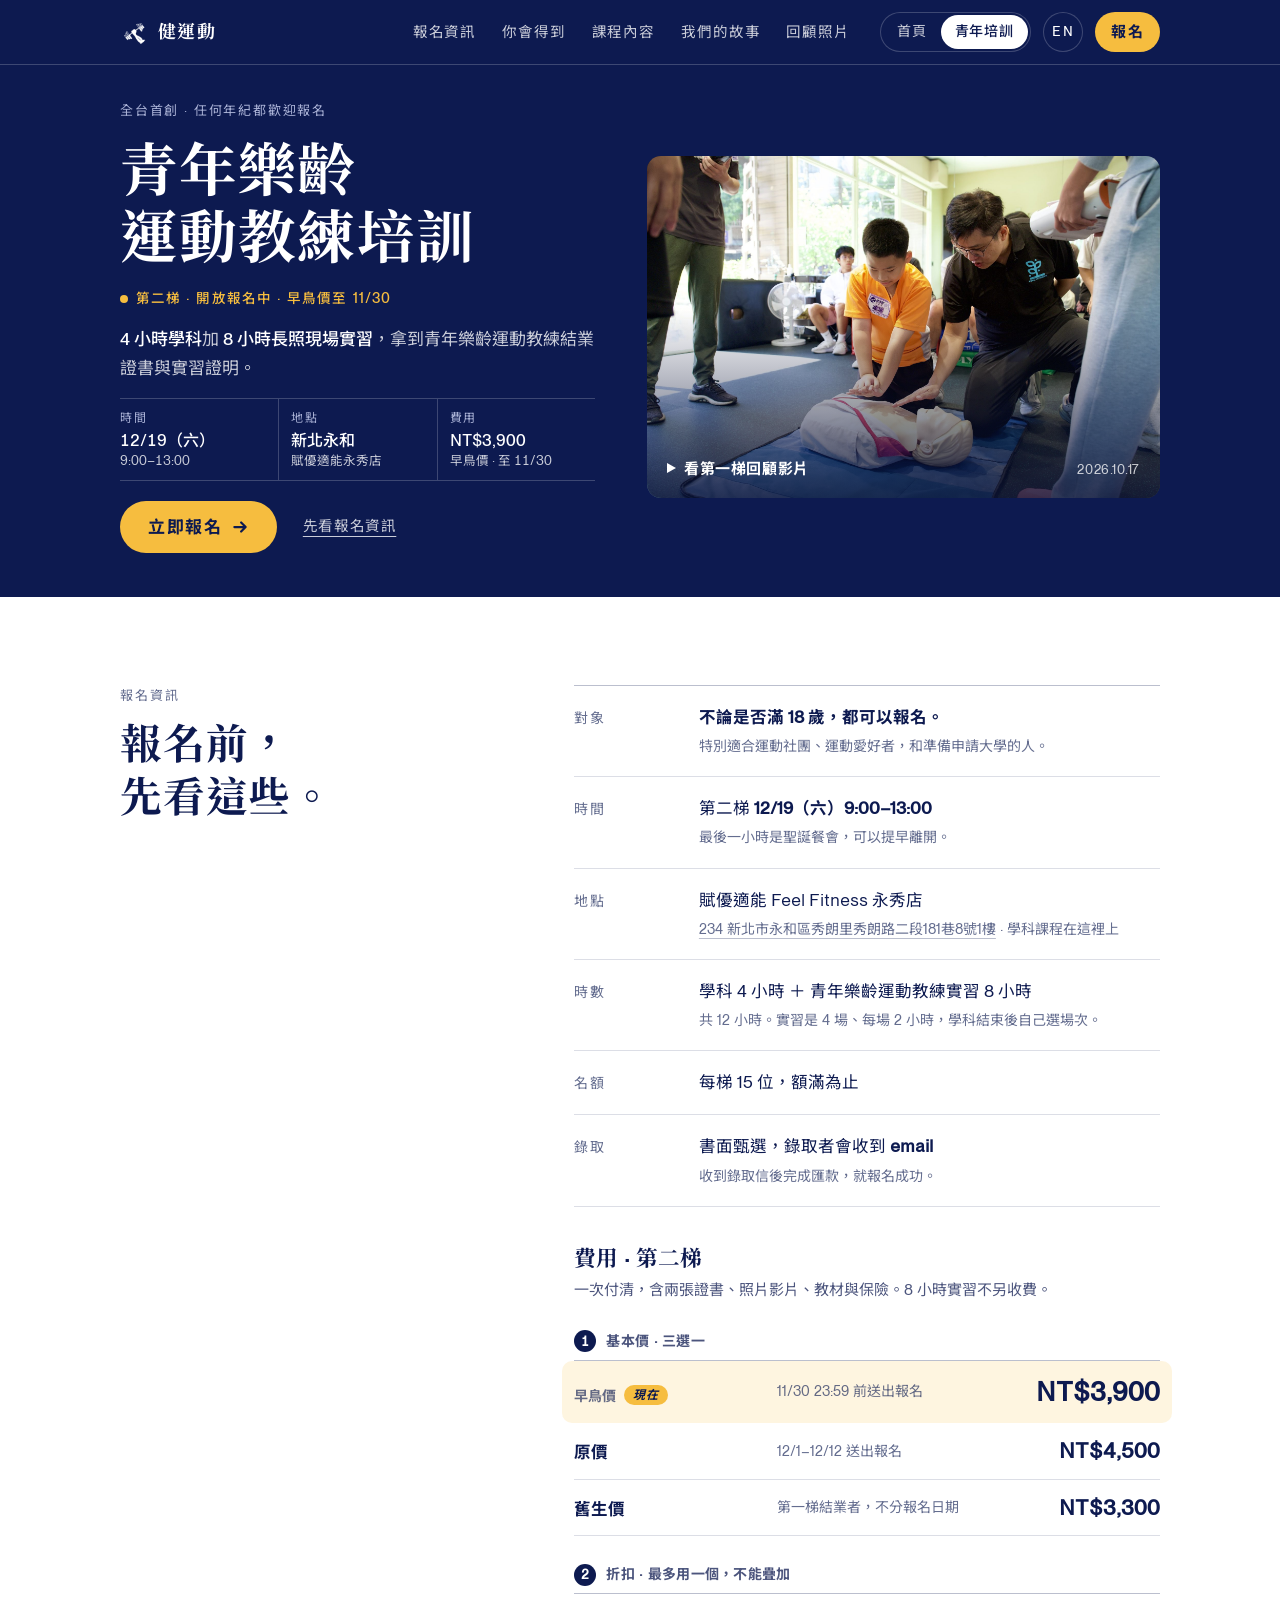
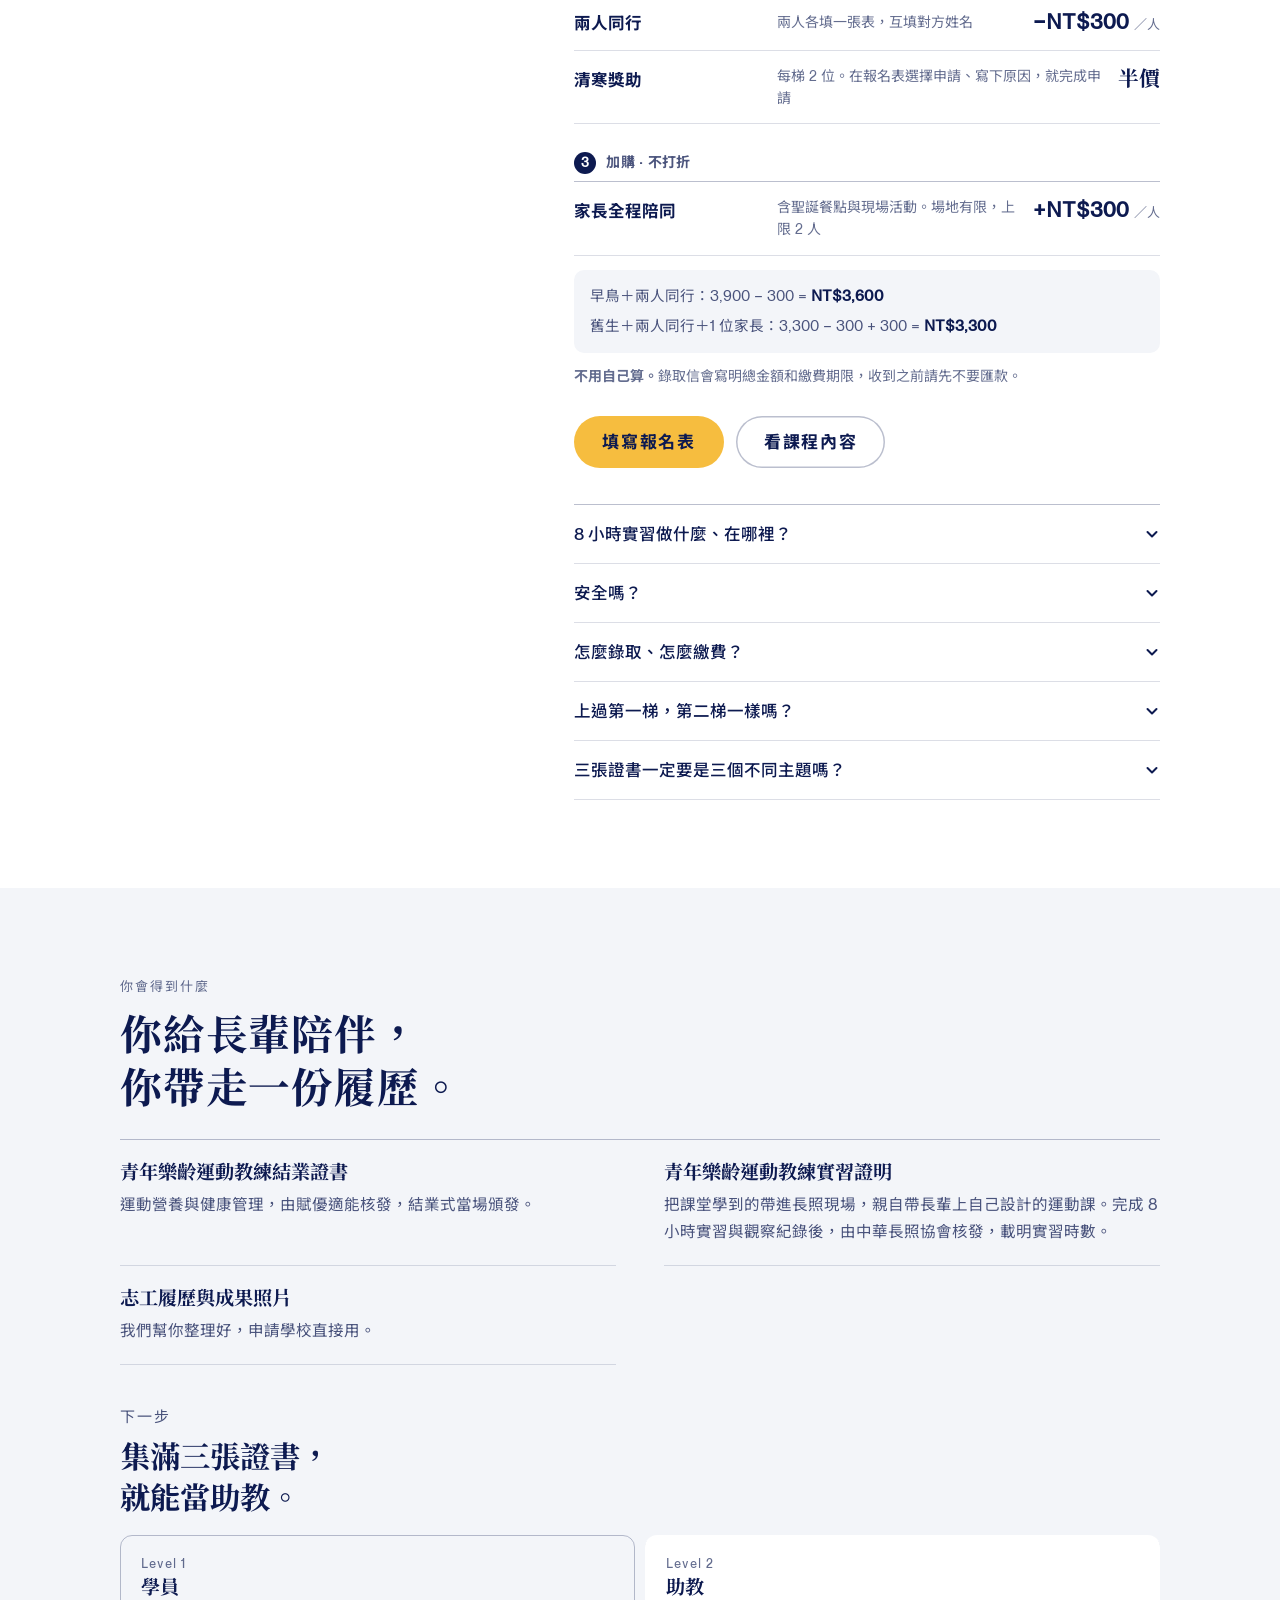
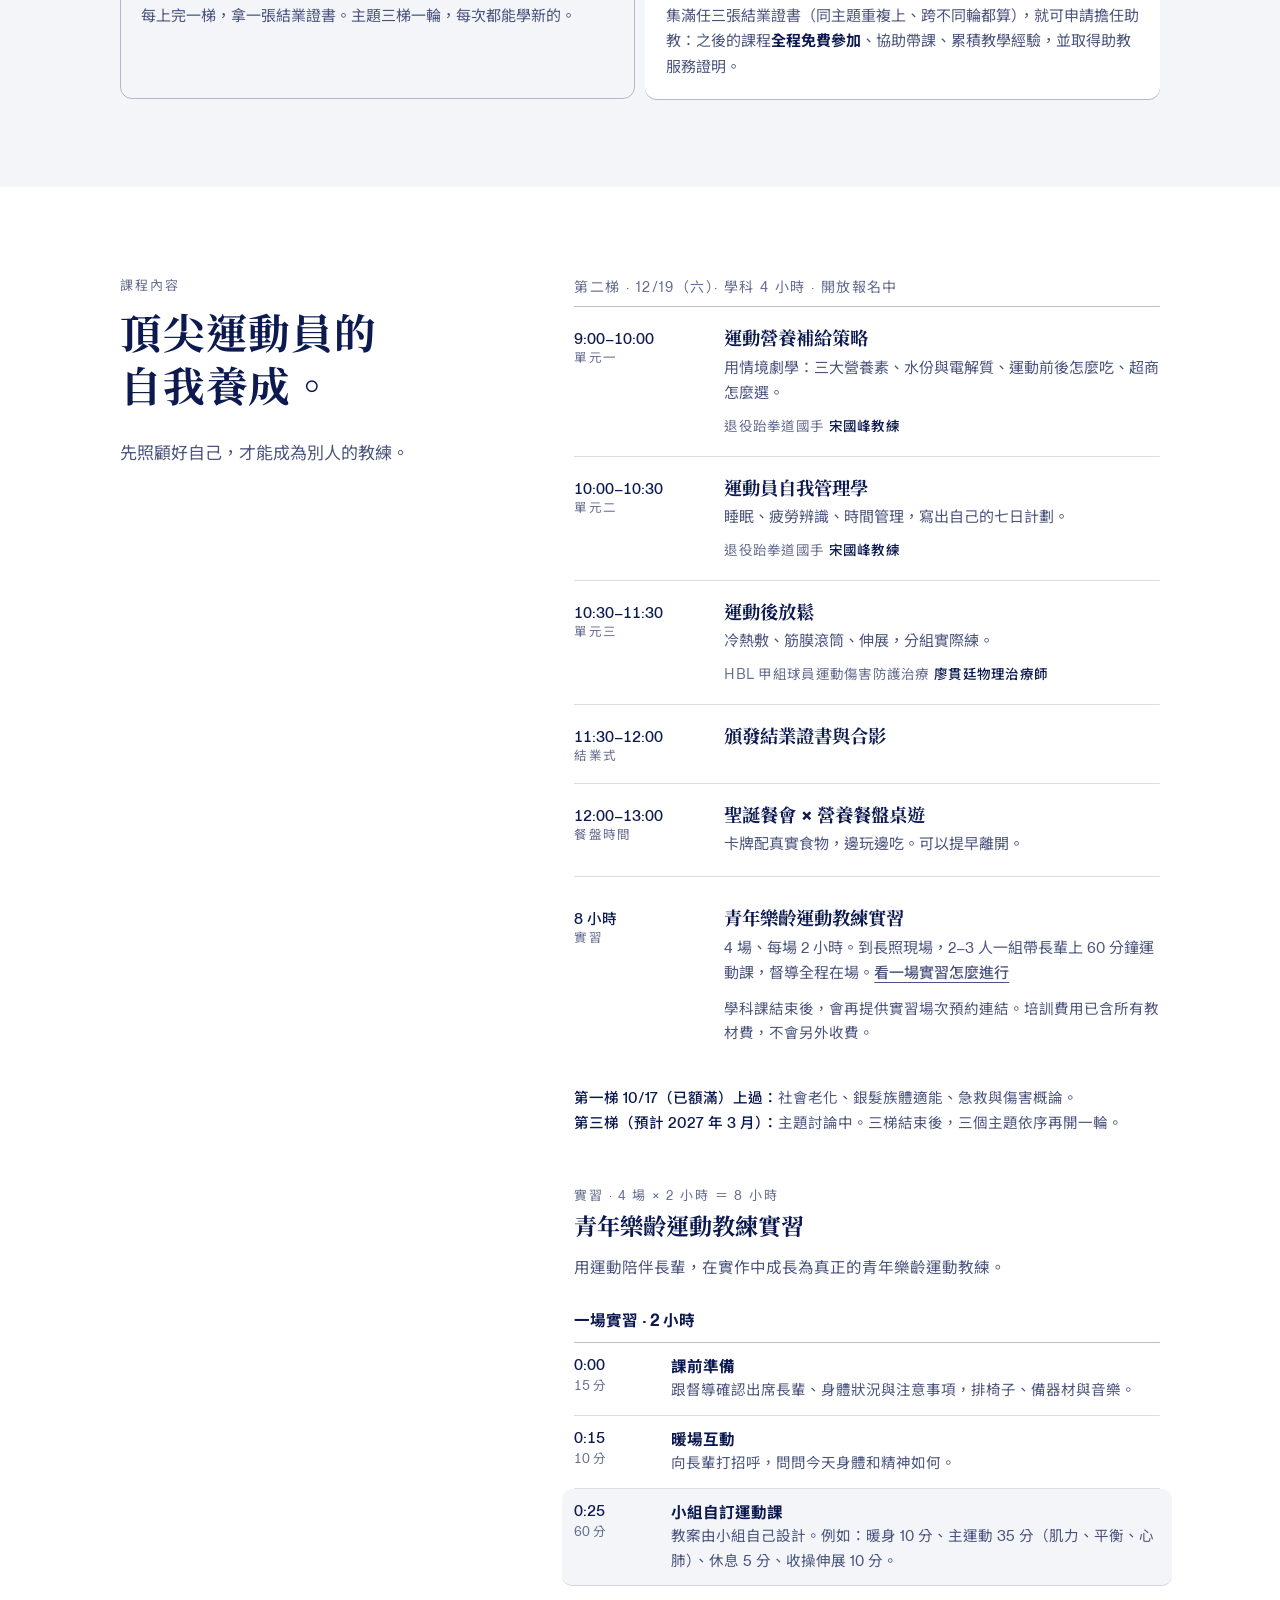
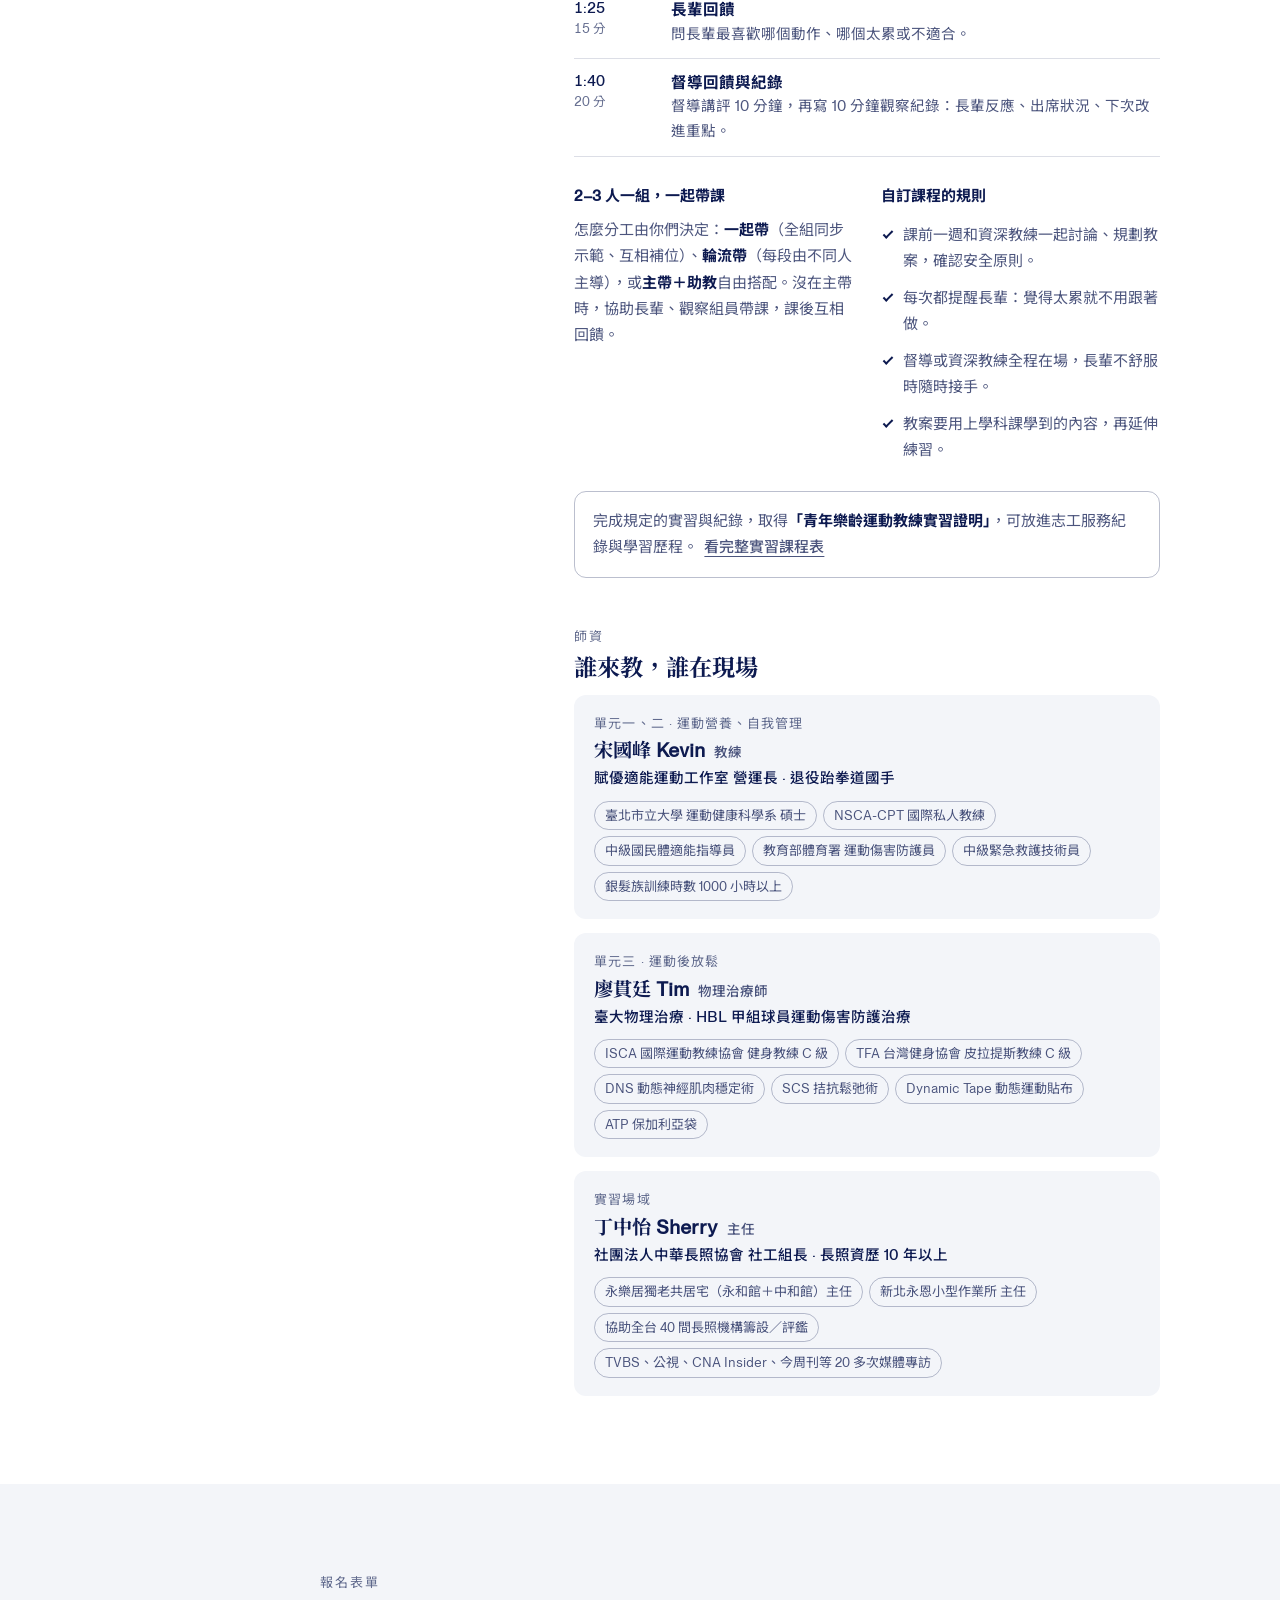
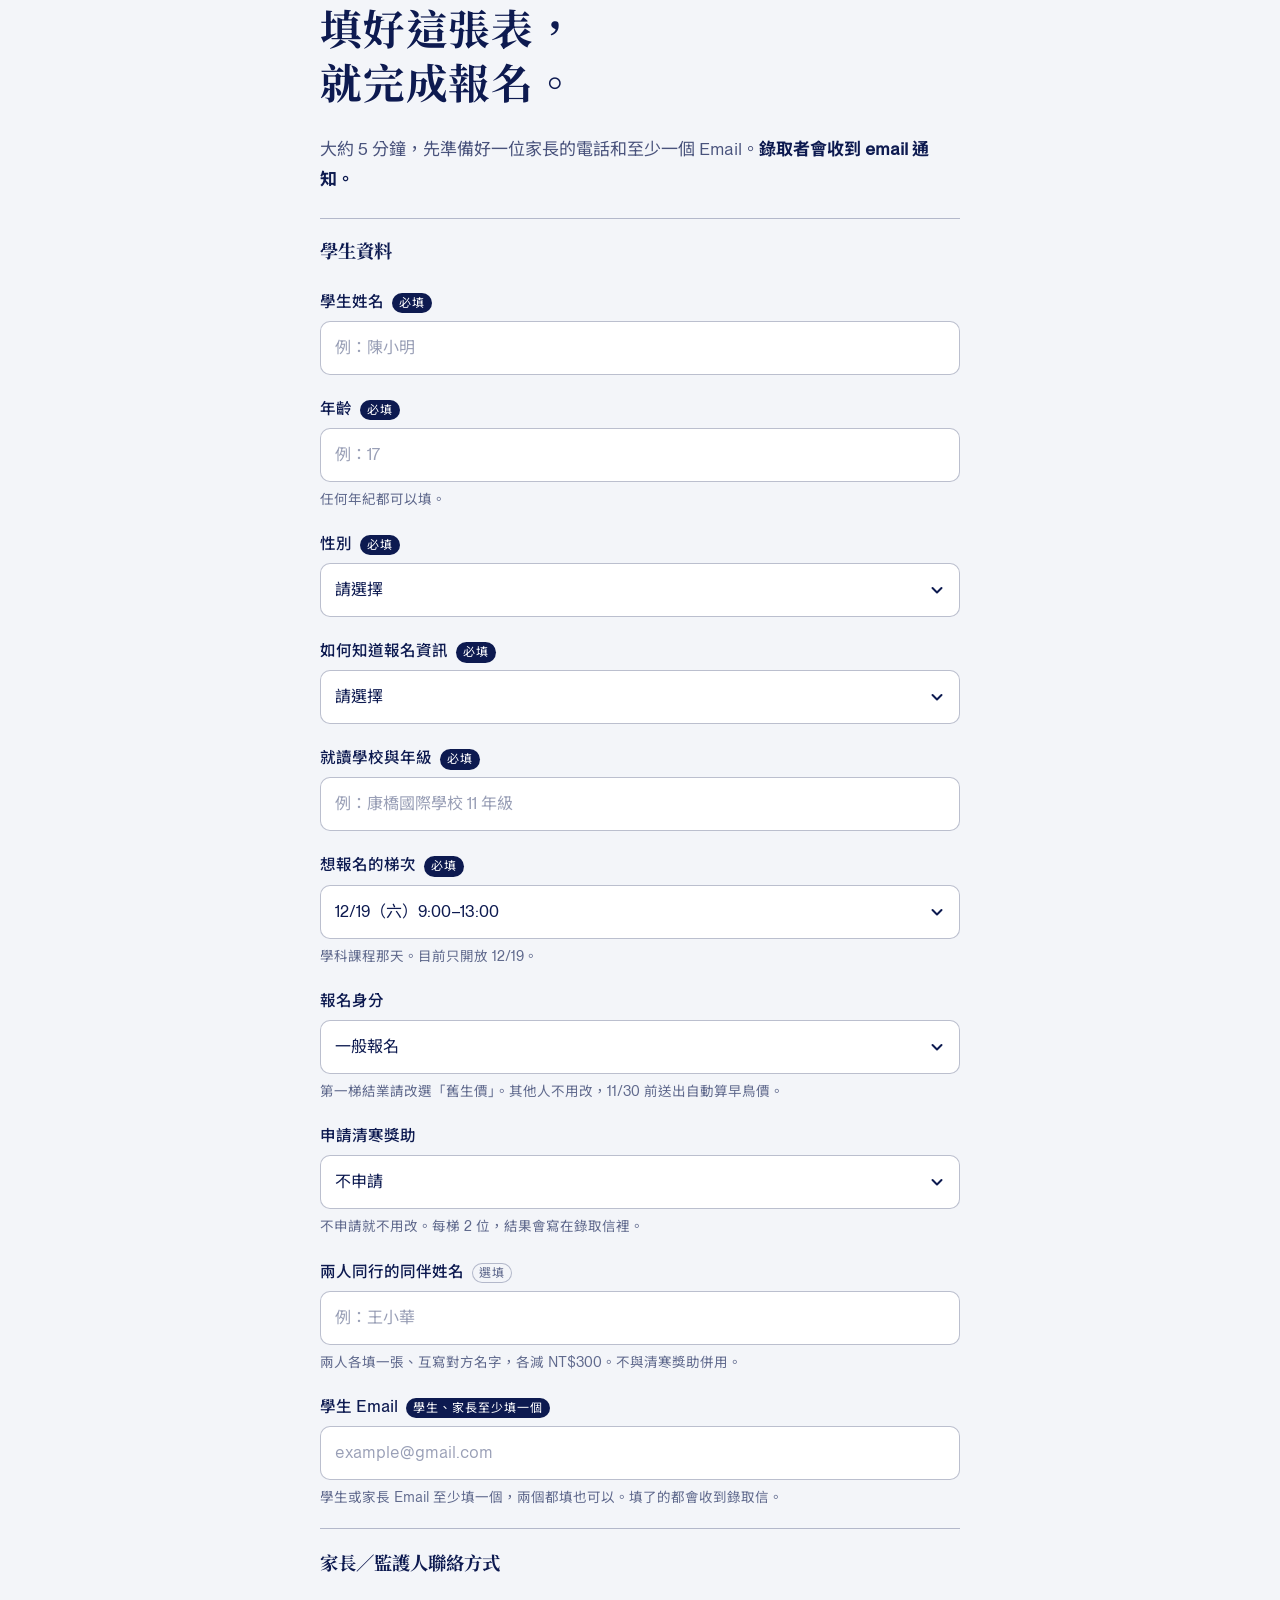
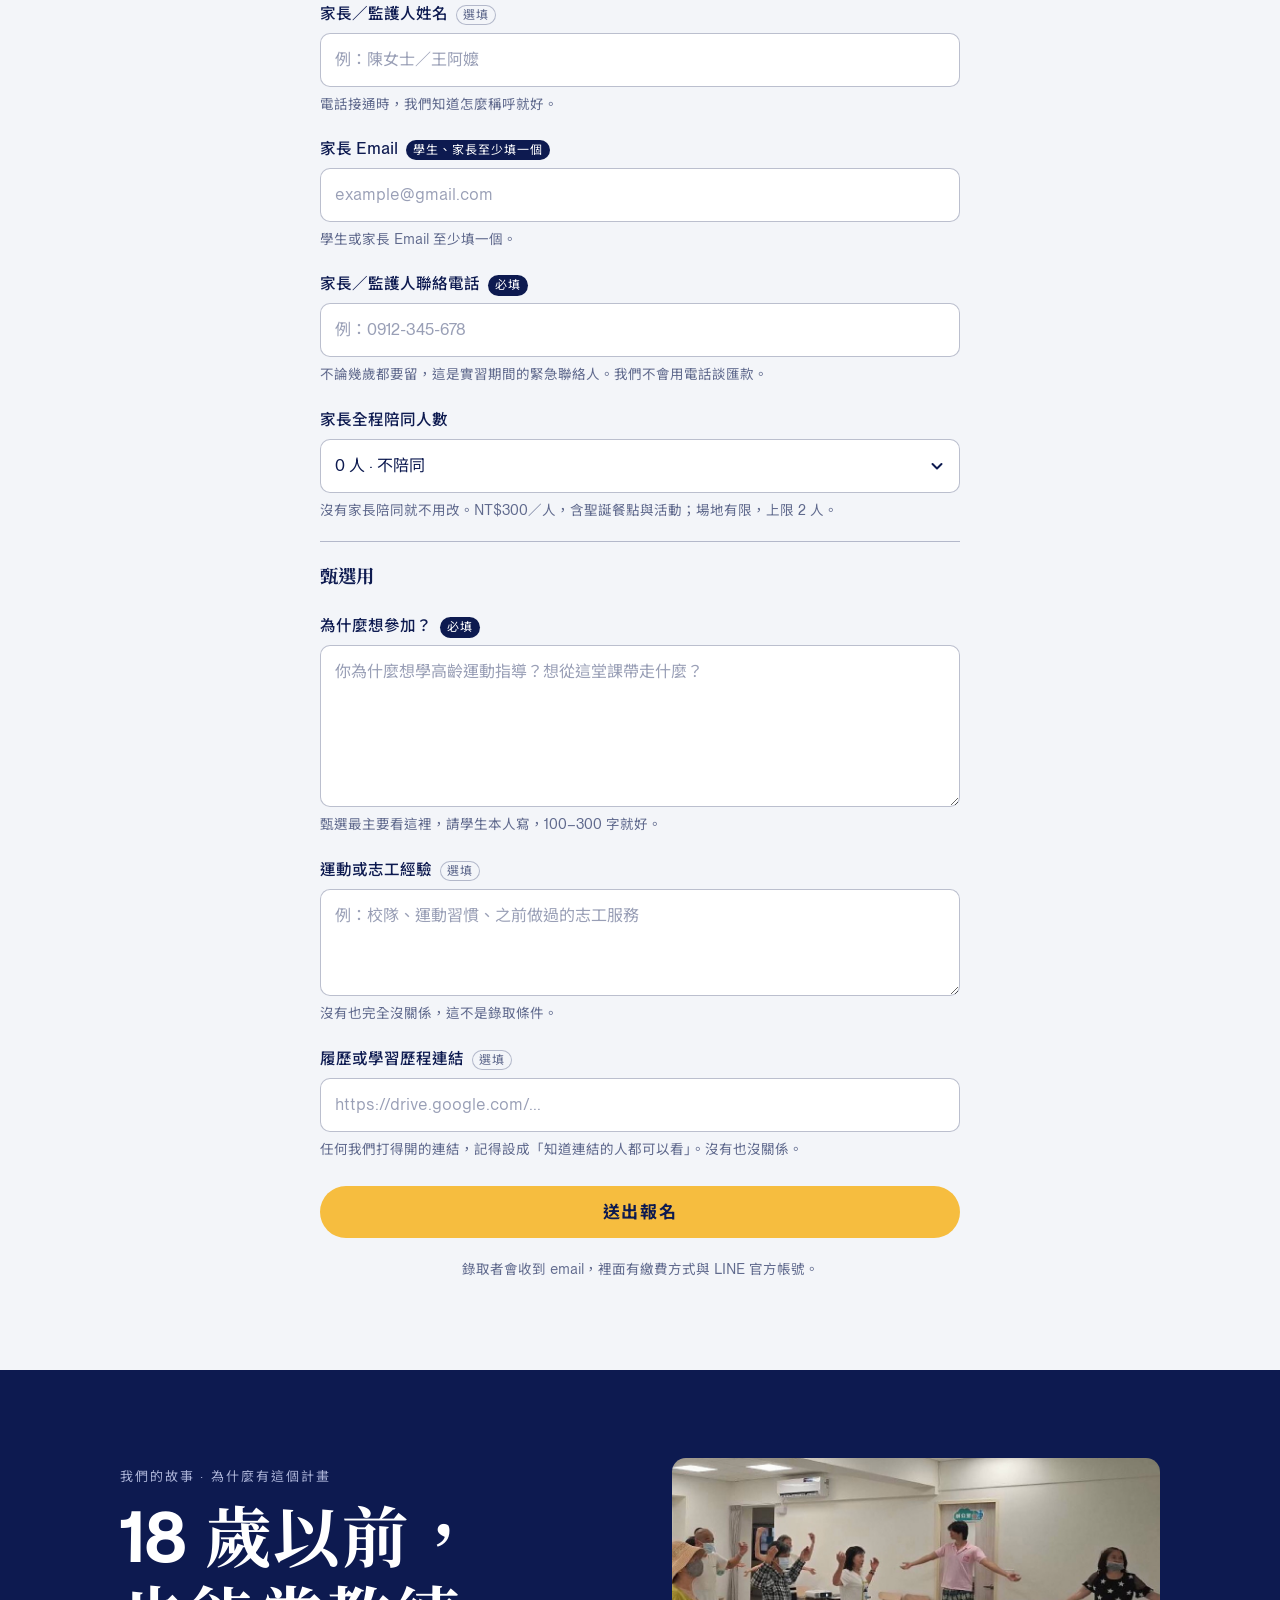
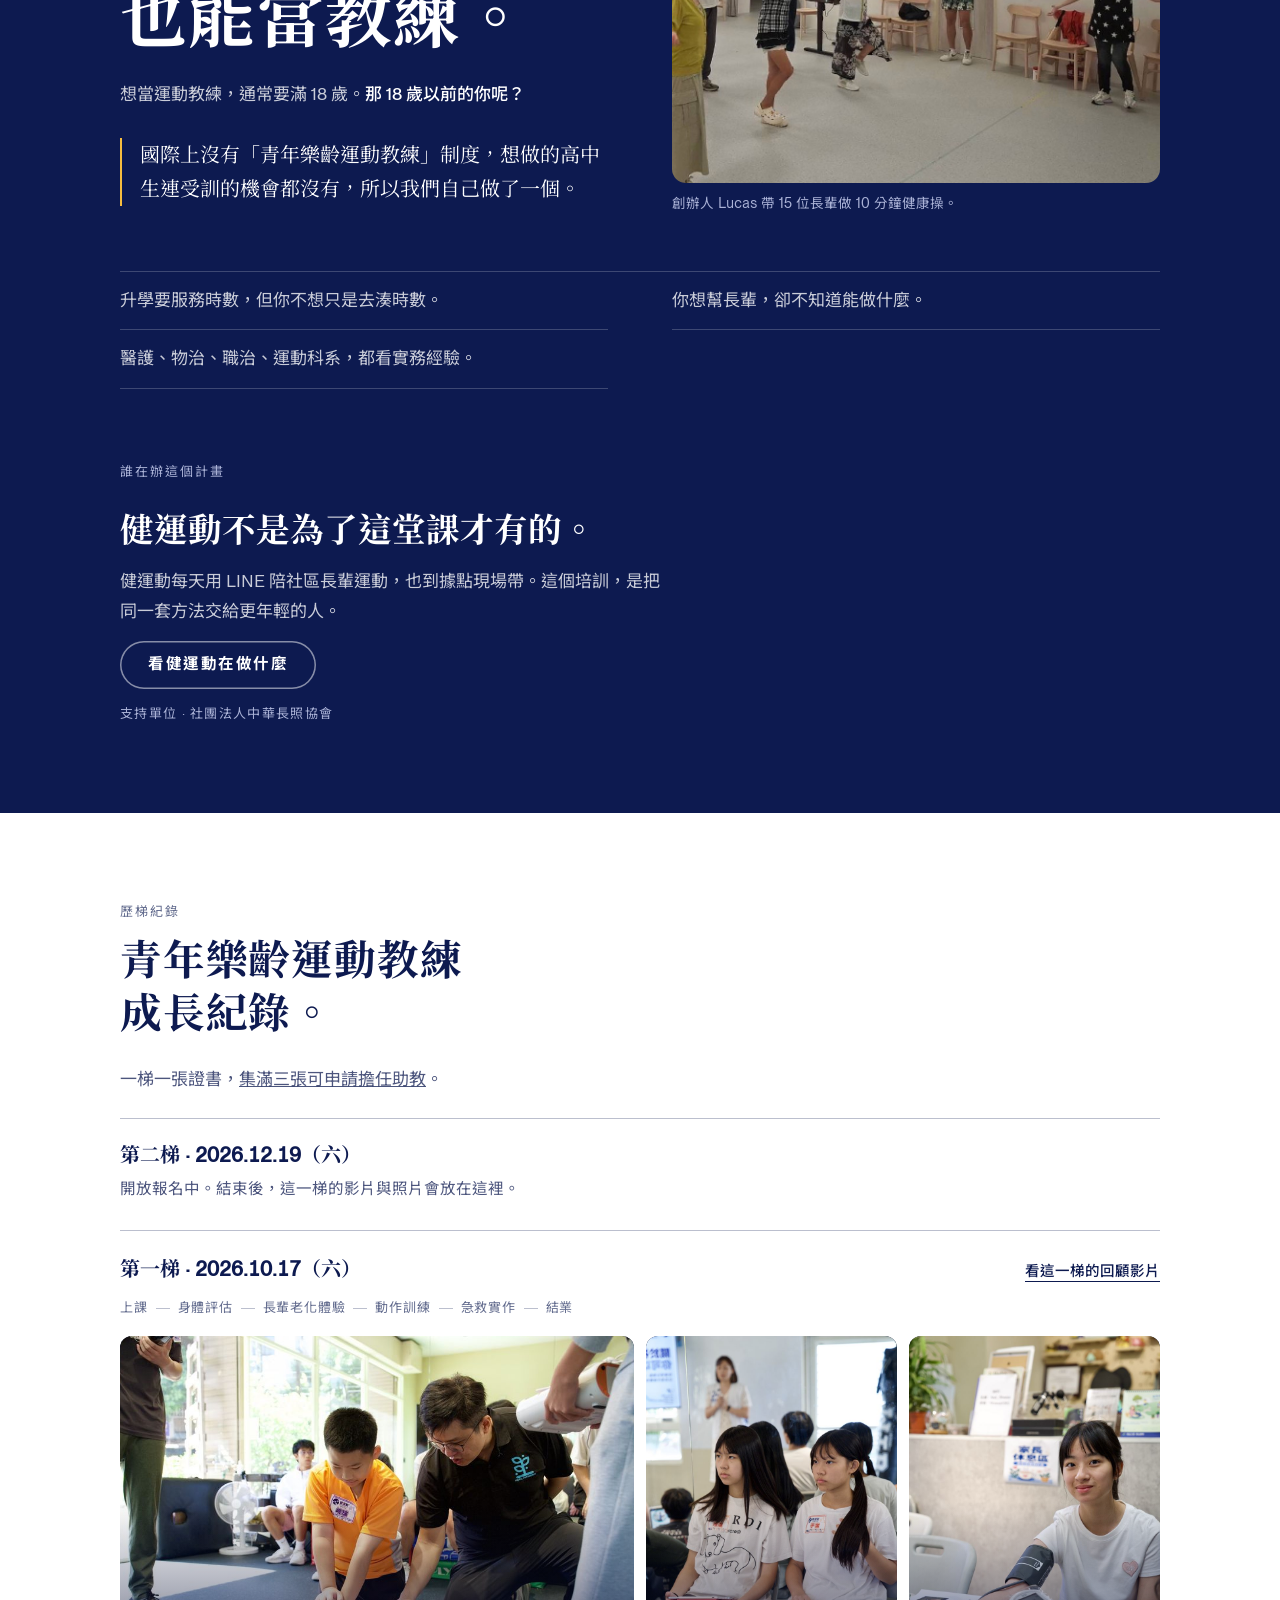
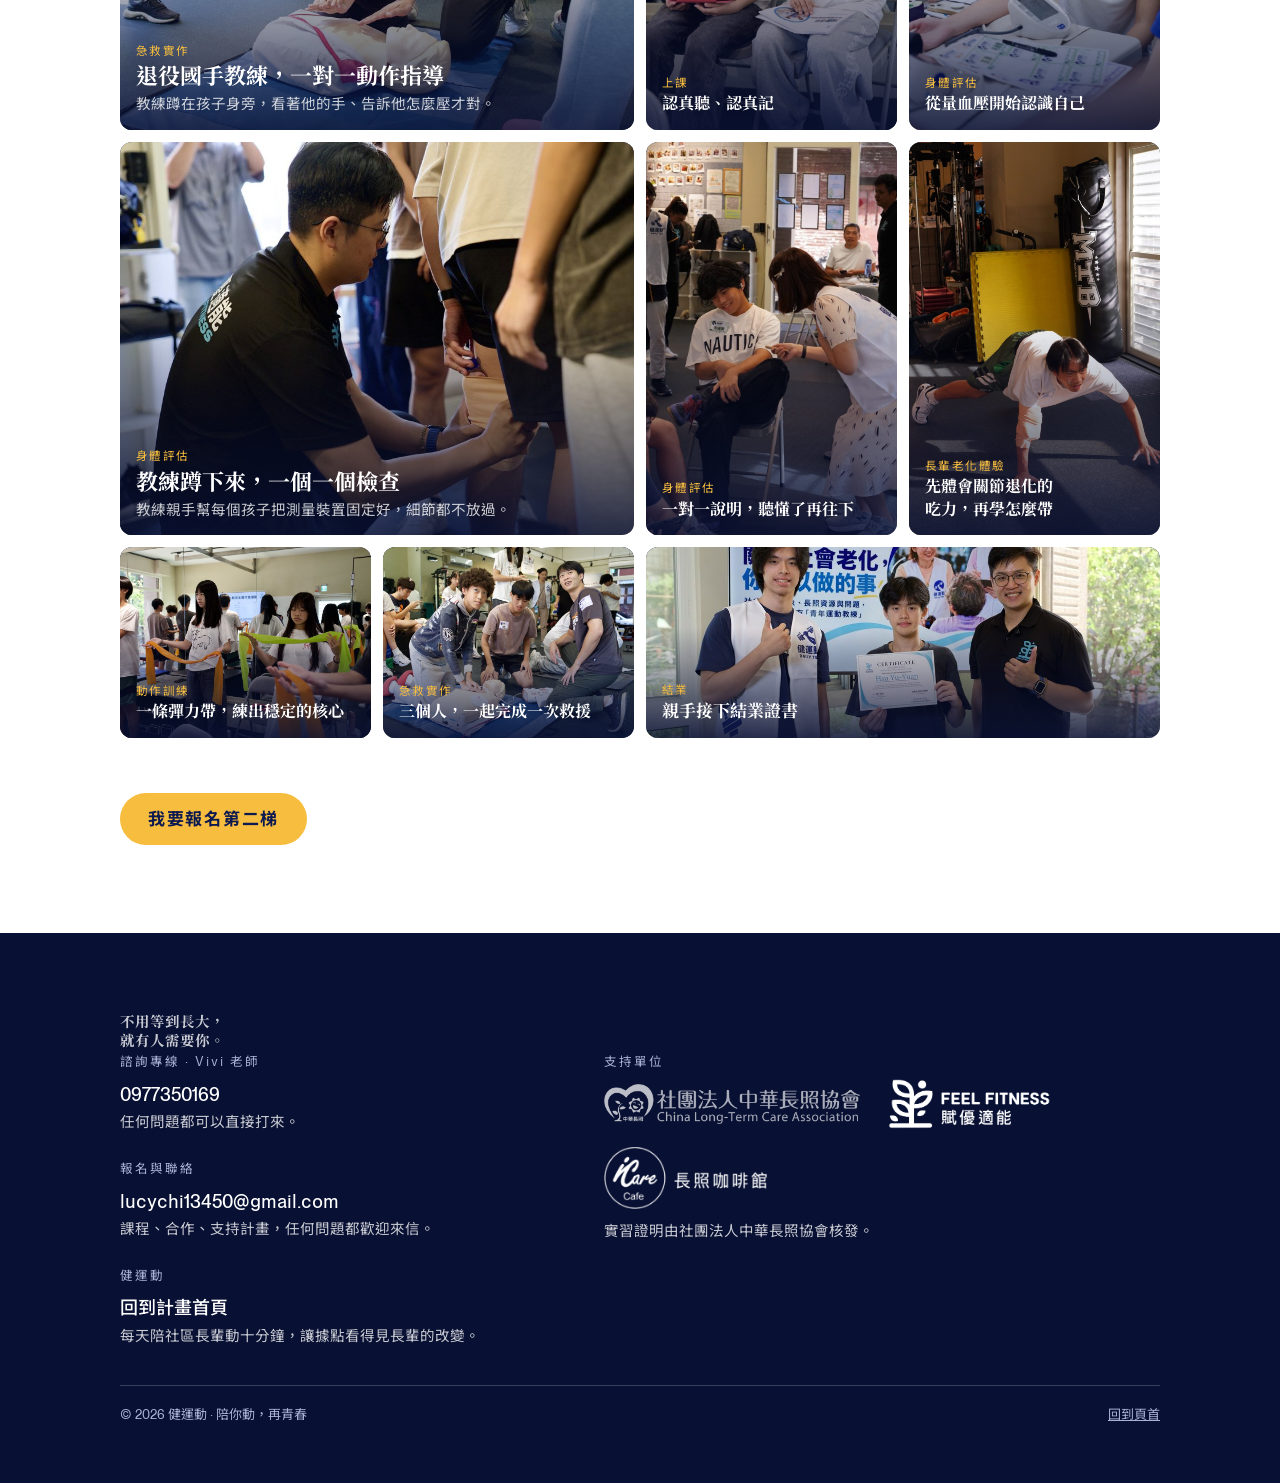
==== commit 332d565b: "課程改名青年樂齡運動教練、4＋8 小時、新增實習流程與師資；影片播放鍵改為滑鼠移上才出現 - 青年運動教練 → 青年樂齡運動教練（兩頁、標題、分享預覽、結構化資料） - 8 小時實作 → 青年樂齡運動" ====
--- a/course.html
+++ b/course.html
@@ -3,8 +3,8 @@
 <head>
 <meta charset="utf-8">
 <meta name="viewport" content="width=device-width, initial-scale=1, viewport-fit=cover">
-<title data-en="Youth Sports Coach Training · Daily Ten">青年運動教練培訓 · 健運動 Daily Ten</title>
-<meta name="description" content="全台首創「青年運動教練」培訓。18 歲以前也能當教練，任何年紀都歡迎報名。學科課程取得青年運動教練結業證明，再以 8 小時機構實作取得中華長照協會核發、載明服務時數的志工培訓證明。第二梯 12/19（六）9:00–13:00，早鳥價 NT$3,900 至 11/30，每梯次限收 15 位。">
+<title data-en="Youth Senior Fitness Coach Training · Daily Ten">青年樂齡運動教練培訓 · 健運動 Daily Ten</title>
+<meta name="description" content="全台首創「青年樂齡運動教練」培訓。18 歲以前也能當教練，任何年紀都歡迎報名。4 小時學科課程取得青年樂齡運動教練結業證明，再完成 8 小時「青年樂齡運動教練實習」，取得載明實習時數的實習證明。第二梯 12/19（六）9:00–13:00，早鳥價 NT$3,900 至 11/30，每梯次限收 15 位。">
 <meta name="theme-color" content="#0d1a50">
 <meta name="format-detection" content="telephone=no">
 
@@ -12,12 +12,12 @@
 <meta property="og:locale" content="zh_TW">
 <meta property="og:site_name" content="健運動 Daily Ten">
 <meta property="og:url" content="https://lucassuc.github.io/senior-fitness/course.html">
-<meta property="og:title" content="青年運動教練培訓 · 健運動">
-<meta property="og:description" content="18 歲以前，也能當教練 —— 全台首創，任何年紀都歡迎報名。學科課程加 8 小時機構實作，拿到青年運動教練結業證明與中華長照協會的志工培訓證明。">
+<meta property="og:title" content="青年樂齡運動教練培訓 · 健運動">
+<meta property="og:description" content="18 歲以前，也能當教練 —— 全台首創，任何年紀都歡迎報名。4 小時學科加 8 小時青年樂齡運動教練實習，拿到結業證明與實習證明。">
 <meta property="og:image" content="https://lucassuc.github.io/senior-fitness/assets/img/c1/11-cpr-lg.jpg?v=1">
 <link rel="canonical" href="https://lucassuc.github.io/senior-fitness/course.html">
 <script type="application/ld+json">
-{"@context":"https://schema.org","@type":"EducationEvent","name":"青年運動教練培訓 · 第二梯","description":"運動營養與健康管理學科半天，加 8 小時長照現場實作。結業取得青年運動教練結業證書與中華長照協會志工證明。","startDate":"2026-12-19T09:00:00+08:00","endDate":"2026-12-19T13:00:00+08:00","eventStatus":"https://schema.org/EventScheduled","eventAttendanceMode":"https://schema.org/OfflineEventAttendanceMode","location":{"@type":"Place","name":"賦優適能 Feel Fitness 永秀店","address":{"@type":"PostalAddress","streetAddress":"秀朗路二段181巷8號1樓","addressLocality":"永和區","addressRegion":"新北市","postalCode":"234","addressCountry":"TW"}},"image":"https://lucassuc.github.io/senior-fitness/assets/img/c1/11-cpr-lg.jpg","offers":{"@type":"Offer","price":"3900","priceCurrency":"TWD","validThrough":"2026-11-30T23:59:00+08:00","url":"https://lucassuc.github.io/senior-fitness/course.html#apply","availability":"https://schema.org/InStock"},"organizer":{"@type":"Organization","name":"健運動 Daily Ten","url":"https://lucassuc.github.io/senior-fitness/"},"maximumAttendeeCapacity":15}
+{"@context":"https://schema.org","@type":"EducationEvent","name":"青年樂齡運動教練培訓 · 第二梯","description":"4 小時運動營養與健康管理學科，加 8 小時青年樂齡運動教練實習。取得青年樂齡運動教練結業證書與實習證明。","startDate":"2026-12-19T09:00:00+08:00","endDate":"2026-12-19T13:00:00+08:00","eventStatus":"https://schema.org/EventScheduled","eventAttendanceMode":"https://schema.org/OfflineEventAttendanceMode","location":{"@type":"Place","name":"賦優適能 Feel Fitness 永秀店","address":{"@type":"PostalAddress","streetAddress":"秀朗路二段181巷8號1樓","addressLocality":"永和區","addressRegion":"新北市","postalCode":"234","addressCountry":"TW"}},"image":"https://lucassuc.github.io/senior-fitness/assets/img/c1/11-cpr-lg.jpg","offers":{"@type":"Offer","price":"3900","priceCurrency":"TWD","validThrough":"2026-11-30T23:59:00+08:00","url":"https://lucassuc.github.io/senior-fitness/course.html#apply","availability":"https://schema.org/InStock"},"organizer":{"@type":"Organization","name":"健運動 Daily Ten","url":"https://lucassuc.github.io/senior-fitness/"},"maximumAttendeeCapacity":15}
 </script>
 <meta name="twitter:card" content="summary_large_image">
 
@@ -36,8 +36,8 @@
      rest of this page. site.js still runs here for the EN toggle and the
      application form — every id it reads (#langBtn, #applyForm, #a-*, #ea-*,
      #applySubmit, #applyDone, #applyRecap, #applyAgain, #yr) is kept. -->
-<link rel="stylesheet" href="assets/css/v2.css?v=3">
-<link rel="stylesheet" href="assets/css/course2.css?v=5">
+<link rel="stylesheet" href="assets/css/v2.css?v=4">
+<link rel="stylesheet" href="assets/css/course2.css?v=7">
 <script>document.documentElement.className += " js";</script>
 </head>
 <body>
@@ -75,13 +75,13 @@
      The cover is the director's 主視覺 (#11): a coach on his knees beside a
      child doing compressions. It answers the parent's first question —
      will anyone actually teach my kid — before a word is read. -->
-<section class="vhero" aria-label="青年運動教練培訓" data-en-aria="Youth Sports Coach Training">
+<section class="vhero" aria-label="青年樂齡運動教練培訓" data-en-aria="Youth Senior Fitness Coach Training">
   <div class="vwrap">
     <div class="vhero__text">
       <p class="vhero__eyebrow" data-en="A Taiwan first · applicants of any age welcome">全台首創 · 任何年紀都歡迎報名</p>
-      <h1 data-en="Youth Sports Coach Training">青年運動教練培訓</h1>
+      <h1 data-en="Youth Senior Fitness Coach Training"><span class="nb">青年樂齡</span><span class="nb">運動教練培訓</span></h1>
       <p class="status"><i aria-hidden="true"></i><span data-en="Cohort 2 · open now · early-bird price until 30 Nov">第二梯 · 開放報名中 · 早鳥價至 11/30</span></p>
-      <p class="vhero__lede" data-en="<strong>A morning in the classroom</strong> plus <strong>8 hours on placement</strong> — you leave with a Youth Sports Coach completion certificate and the China Long-Term Care Association's volunteer certificate."><strong>半天學科</strong>加 <strong>8 小時長照現場實作</strong>，拿到青年運動教練結業證書與中華長照協會志工證明。</p>
+      <p class="vhero__lede" data-en="<strong>4 hours in the classroom</strong> plus an <strong>8-hour internship</strong> leading elders in care settings — you leave with a completion certificate and an internship certificate."><strong>4 小時學科</strong>加 <strong>8 小時長照現場實習</strong>，拿到青年樂齡運動教練結業證書與實習證明。</p>
       <dl class="quick">
         <div><dt data-en="When">時間</dt><dd data-en="Sat 19 Dec<small>9:00–13:00</small>">12/19（六）<small>9:00–13:00</small></dd></div>
         <div><dt data-en="Where">地點</dt><dd data-en="Yonghe, New Taipei<small>Feel Fitness Yongxiu</small>">新北永和<small>賦優適能永秀店</small></dd></div>
@@ -119,11 +119,14 @@
      Every gate a parent checks, in one scannable block, ahead of everything
      else. Classroom and placement stay two separate answers: 學科 happens at
      賦優適能; the 8 hours are sessions students pick at four sites — iCare
-     Cafe, the two 永樂居 apartments and 永恩小作所. 永恩 was removed once and
+     Cafe, the two 永樂居 apartments and 新北永恩小型作業所
+     (renamed from 永恩小作所 身障兒童希望工場 on 2026-11-21, Lucas's request). 永恩 was removed once and
      came back on 2026-11-16 (it is on the director's placement form; Lucas
-     confirmed). Her placement Google Form IS linked (syllabus 8-hour row and
-     the FAQ), but labelled look-only: students fill it in after the
-     classroom day, not before applying. 永樂居 is deliberately absent from Google Maps, so those links
+     confirmed). Her placement Google Form was
+     linked from the syllabus 8-hour row and the FAQ until 2026-11-25, when
+     Lucas had every link to it removed because the form is still being
+     edited. The page now says the booking link is given after the classroom
+     day. Re-link it only when he says it is ready. 永樂居 is deliberately absent from Google Maps, so those links
      query the street address. -->
 <section class="sec" id="facts">
   <div class="vwrap split">
@@ -136,7 +139,7 @@
         <div class="fact"><dt data-en="Who">對象</dt><dd data-en="<strong>Anyone, 18 or not.</strong><span class='fine'>Especially good for sports-team members, keen athletes, and anyone applying to university.</span>"><strong>不論是否滿 18 歲，都可以報名。</strong><span class="fine">特別適合運動社團、運動愛好者，和準備申請大學的人。</span></dd></div>
         <div class="fact"><dt data-en="When">時間</dt><dd data-en="Cohort 2 — <strong>Sat 19 Dec, 9:00–13:00</strong><span class='fine'>The last hour is a Christmas lunch — fine to leave early.</span>">第二梯 <strong>12/19（六）9:00–13:00</strong><span class="fine">最後一小時是聖誕餐會，可以提早離開。</span></dd></div>
         <div class="fact"><dt data-en="Where">地點</dt><dd data-en="Feel Fitness, Yongxiu branch<span class='fine'><a href='https://www.google.com/maps/search/?api=1&amp;query=%E8%B3%A6%E5%84%AA%E9%81%A9%E8%83%BD%20Feel%20Fitness%20%E6%B0%B8%E7%A7%80%E5%BA%97' target='_blank' rel='noopener'>No. 8, 1F, Lane 181, Section 2, Xiulang Rd, Yonghe District, New Taipei City 234</a> · the classroom course is held here</span>">賦優適能 Feel Fitness 永秀店<span class="fine"><a href="https://www.google.com/maps/search/?api=1&amp;query=%E8%B3%A6%E5%84%AA%E9%81%A9%E8%83%BD%20Feel%20Fitness%20%E6%B0%B8%E7%A7%80%E5%BA%97" target="_blank" rel="noopener">234 新北市永和區秀朗里秀朗路二段181巷8號1樓</a> · 學科課程在這裡上</span></dd></div>
-        <div class="fact"><dt data-en="Hours">時數</dt><dd data-en="A morning of coursework + 8 hours on placement">學科半天 ＋ 機構實作 8 小時</dd></div>
+        <div class="fact"><dt data-en="Hours">時數</dt><dd data-en="4 hours in the classroom + an 8-hour internship<span class='fine'>12 hours in all. The internship is four 2-hour sessions you choose after the classroom day.</span>">學科 4 小時 ＋ 青年樂齡運動教練實習 8 小時<span class="fine">共 12 小時。實習是 4 場、每場 2 小時，學科結束後自己選場次。</span></dd></div>
         <div class="fact"><dt data-en="Places">名額</dt><dd data-en="15 per cohort, until full">每梯 15 位，額滿為止</dd></div>
         <div class="fact"><dt data-en="Selection">錄取</dt><dd data-en="Chosen from the written form; you hear by <strong>email</strong><span class='fine'>Your place is confirmed once you pay after that email.</span>">書面甄選，錄取者會收到 <strong>email</strong><span class="fine">收到錄取信後完成匯款，就報名成功。</span></dd></div>
       </dl>
@@ -148,7 +151,7 @@
            example exists because 「各減 300」 is the line people mis-add. -->
       <div class="prices" id="prices">
         <h3 class="prices__h" data-en="Fees · cohort 2">費用 · 第二梯</h3>
-        <p class="prices__sub" data-en="One payment covers everything: both certificates, photos and film, materials and insurance. The 8 placement hours cost nothing extra.">一次付清，含兩張證書、照片影片、教材與保險。8 小時實作不另收費。</p>
+        <p class="prices__sub" data-en="One payment covers everything: both certificates, photos and film, materials and insurance. The 8-hour internship costs nothing extra.">一次付清，含兩張證書、照片影片、教材與保險。8 小時實習不另收費。</p>
         <!-- 2026-11-14: rebuilt as three steps because the flat list left people
              asking which lines stack. Rule, and the Notion 應繳金額 formula, match:
              1 基本價 pick exactly one; 2 at most ONE discount (同行 −300 or 獎助
@@ -186,24 +189,24 @@
 
       <div class="qa" aria-label="家長常問的問題" data-en-aria="Questions parents ask">
         <details>
-          <summary><span data-en="What happens in the 8 placement hours, and where?">8 小時實作做什麼、在哪裡？</span><svg viewBox="0 0 16 16" aria-hidden="true"><path d="M3.5 6 8 10.5 12.5 6"/></svg></summary>
+          <summary><span data-en="What happens in the 8-hour internship, and where?">8 小時實習做什麼、在哪裡？</span><svg viewBox="0 0 16 16" aria-hidden="true"><path d="M3.5 6 8 10.5 12.5 6"/></svg></summary>
           <div class="qa__body">
-            <p data-en="Each session is about 2 hours: <strong>you lead 10 minutes of exercise first</strong>, then stay to cook with elders, sing along to the ukulele, or help children with disabilities at a craft workshop.">每場約 2 小時：<strong>先由你帶 10 分鐘運動</strong>，再陪長輩一起煮飯、彈唱烏克麗麗，或陪身障孩子做手作。</p>
-            <p data-en="<strong>You pick your own sessions</strong> in the winter break or at weekends, until you reach 8 hours. Four sites:"><strong>場次自己選</strong>，多在寒假或週末，湊滿 8 小時即可。四個場域：</p>
+            <p data-en="Each session is 2 hours. <strong>In groups of 2–3 you lead a 60-minute exercise class</strong> you planned yourselves, a week ahead, with a senior coach. Around it: setting up, chatting with the elders, asking what they liked, and feedback from the supervisor. <a href='#intern'>The full session</a>">每場 2 小時：<strong>2–3 人一組，一起帶滿 60 分鐘運動課</strong>，教案課前一週和資深教練一起規劃。前後是課前準備、暖場、長輩回饋與督導講評。<a href="#intern">看一場實習怎麼進行</a></p>
+            <p data-en="<strong>You pick your own sessions</strong> in the winter break or at weekends: four sessions make the 8 hours. Four sites:"><strong>場次自己選</strong>，多在寒假或週末，選滿 4 場（共 8 小時）即可。四個場域：</p>
             <ul>
               <li><a href="https://www.google.com/maps/search/?api=1&amp;query=iCare%20Cafe%20%E9%95%B7%E7%85%A7%E5%92%96%E5%95%A1%E9%A4%A8" target="_blank" rel="noopener" data-en="iCare Cafe · No. 155, 1F, Wenhua Rd, Yonghe District, New Taipei City">iCare Cafe 長照咖啡館 · 新北市永和區文化路155號1樓</a></li>
               <li><a href="https://www.google.com/maps/search/?api=1&amp;query=%E6%96%B0%E5%8C%97%E5%B8%82%E4%B8%AD%E5%92%8C%E5%8D%80%E5%8D%97%E5%B1%B1%E8%B7%AF127%E5%B7%B7" target="_blank" rel="noopener" data-en="Yongle Ju Senior Apartments (Zhonghe) · Lane 127, Nanshan Rd, Zhonghe District, New Taipei City">永樂居 獨老公寓（中和）· 新北市中和區南山路127巷</a></li>
               <li><a href="https://www.google.com/maps/search/?api=1&amp;query=%E6%96%B0%E5%8C%97%E5%B8%82%E6%B0%B8%E5%92%8C%E5%8D%80%E7%A6%8F%E5%92%8C%E8%B7%AF57%E5%B7%B7" target="_blank" rel="noopener" data-en="Yongle Ju Senior Apartments (Yonghe) · Lane 57, Fuhe Rd, Yonghe District, New Taipei City">永樂居 獨老公寓（永和）· 新北市永和區福和路57巷</a></li>
-              <li><a href="https://www.google.com/maps/search/?api=1&amp;query=%E6%96%B0%E5%8C%97%E5%B8%82%E6%B0%B8%E5%92%8C%E5%8D%80%E4%B8%AD%E5%92%8C%E8%B7%AF409%E8%99%9F" target="_blank" rel="noopener" data-en="Yong'en workshop for children with disabilities · 3F, No. 409, Zhonghe Rd, Yonghe District, New Taipei City">永恩小作所 身障兒童希望工場 · 新北市永和區中和路409號3樓</a></li>
+              <li><a href="https://maps.app.goo.gl/CbkV4S6jRUcqtuhu7" target="_blank" rel="noopener" data-en="New Taipei Yong'en Small Workshop · 3F, No. 409, Zhonghe Rd, Yonghe District, New Taipei City">新北永恩小型作業所 · 新北市永和區中和路409號3樓</a></li>
             </ul>
-            <p data-en="<a href='https://forms.gle/pVkgDU6NDCScqJcr7' target='_blank' rel='noopener'>See the sessions</a> now; you sign up for them after the classroom day. No extra fee."><a href="https://forms.gle/pVkgDU6NDCScqJcr7" target="_blank" rel="noopener">實作場次可以先看</a>，學科結束後再填寫選場次，不另收費。</p>
+            <p data-en="After the classroom day, we send you the link to book your internship sessions. No extra fee.">學科課結束後，會再提供實習場次預約連結，不另收費。</p>
           </div>
         </details>
         <details>
           <summary><span data-en="Is it safe?">安全嗎？</span><svg viewBox="0 0 16 16" aria-hidden="true"><path d="M3.5 6 8 10.5 12.5 6"/></svg></summary>
           <div class="qa__body">
-            <p data-en="A team leader is there the whole time, so <strong>no one is ever left alone with the elders</strong>. Students lead exercise and keep people company. <strong>No bathing, feeding or lifting.</strong> Insurance is included.">全程有帶隊人員陪同，<strong>不會讓孩子單獨面對長輩</strong>。孩子只負責帶運動和陪伴，<strong>不做沐浴、餵食、移位</strong>。費用已含保險。</p>
-            <p data-en="Parents, family and friends are welcome to come and volunteer at the sessions too.">實作場次也歡迎家長、家人或朋友一起來服務。</p>
+            <p data-en="A supervisor or senior coach is there the whole time and takes over if an elder feels unwell, so <strong>no one is ever left alone with the elders</strong>. Students lead exercise and keep people company. <strong>No bathing, feeding or lifting.</strong> Every class reminds the elders they can stop whenever they are tired. Insurance is included.">督導或資深教練全程在場，長輩不舒服時隨時接手，<strong>不會讓孩子單獨面對長輩</strong>。孩子只負責帶運動和陪伴，<strong>不做沐浴、餵食、移位</strong>，每堂課都會提醒長輩累了就休息。費用已含保險。</p>
+            <p data-en="Parents, family and friends are welcome to come and volunteer at the sessions too.">實習場次也歡迎家長、家人或朋友一起來服務。</p>
           </div>
         </details>
         <details>
@@ -240,8 +243,8 @@
     <p class="label" data-en="What you walk away with">你會得到什麼</p>
     <h2 class="h2" data-en="You give an elder company.<br>You leave with proof.">你給長輩陪伴，<br>你帶走一份履歷。</h2>
     <ul class="gain">
-      <li><h3 data-en="Youth Sports Coach certificate">青年運動教練結業證書</h3><p data-en="Sports Nutrition &amp; Health Management, issued by Feel Fitness. Handed over on the day.">運動營養與健康管理，由賦優適能核發，結業式當場頒發。</p></li>
-      <li><h3 data-en="Volunteer certificate from the China Long-Term Care Association">中華長照協會志工證明</h3><p data-en="Take what you learned in class into a real care setting: lead elders through their exercise and spend time with them. After 8 hours the association issues a certificate stating your service hours.">把課堂學到的帶進長照現場，親自帶長輩運動、陪伴他們。滿 8 小時後由協會核發，載明服務時數。</p></li>
+      <li><h3 data-en="Youth Senior Fitness Coach certificate">青年樂齡運動教練結業證書</h3><p data-en="Sports Nutrition &amp; Health Management, issued by Feel Fitness. Handed over on the day.">運動營養與健康管理，由賦優適能核發，結業式當場頒發。</p></li>
+      <li><h3 data-en="Youth Senior Fitness Coach internship certificate">青年樂齡運動教練實習證明</h3><p data-en="Take what you learned into a real care setting and lead elders through a class you planned. Finish the 8 hours and the observation notes, and the China Long-Term Care Association issues it, stating your hours.">把課堂學到的帶進長照現場，親自帶長輩上自己設計的運動課。完成 8 小時實習與觀察紀錄後，由中華長照協會核發，載明實習時數。</p></li>
       <li><h3 data-en="Your record and photos, ready to use">志工履歷與成果照片</h3><p data-en="We put them together for you, ready for any application.">我們幫你整理好，申請學校直接用。</p></li>
     </ul>
 
@@ -277,16 +280,104 @@
       <p class="intro" data-en="Look after yourself first — then you can coach someone else.">先照顧好自己，才能成為別人的教練。</p>
     </div>
     <div>
-      <p class="batch" data-en="Cohort 2 · Sat 19 Dec · open">第二梯 · 12/19（六）· 開放報名中</p>
+      <p class="batch" data-en="Cohort 2 · Sat 19 Dec · 4 hours in the classroom · open">第二梯 · 12/19（六）· 學科 4 小時 · 開放報名中</p>
       <ol class="syl">
         <li><time>9:00–10:00<small data-en="Unit 1">單元一</small></time><div><h3 data-en="What an athlete eats">運動營養補給策略</h3><p data-en="Through a short play: the three macronutrients, water and electrolytes, eating before and after exercise, choosing in a convenience store.">用情境劇學：三大營養素、水份與電解質、運動前後怎麼吃、超商怎麼選。</p><p class="by" data-en="Coach <b>Song Kuo-feng</b> · retired national taekwondo athlete">退役跆拳道國手 <b>宋國峰教練</b></p></div></li>
         <li><time>10:00–10:30<small data-en="Unit 2">單元二</small></time><div><h3 data-en="Managing yourself">運動員自我管理學</h3><p data-en="Sleep, spotting fatigue, time management — and a seven-day plan of your own.">睡眠、疲勞辨識、時間管理，寫出自己的七日計劃。</p><p class="by" data-en="Coach <b>Song Kuo-feng</b> · retired national taekwondo athlete">退役跆拳道國手 <b>宋國峰教練</b></p></div></li>
         <li><time>10:30–11:30<small data-en="Unit 3">單元三</small></time><div><h3 data-en="Recovering after exercise">運動後放鬆</h3><p data-en="Hot and cold, the foam roller and stretching — practised in small groups.">冷熱敷、筋膜滾筒、伸展，分組實際練。</p><p class="by" data-en="Physiotherapist <b>Liao Kuan-ting</b> · sports-injury care for HBL Division A players">HBL 甲組球員運動傷害防護治療 <b>廖貫廷物理治療師</b></p></div></li>
         <li><time>11:30–12:00<small data-en="Closing">結業式</small></time><div><h3 data-en="Certificates and a group photo">頒發結業證書與合影</h3></div></li>
         <li><time>12:00–13:00<small data-en="Lunch">餐盤時間</small></time><div><h3 data-en="Christmas lunch, as a card game">聖誕餐會 × 營養餐盤桌遊</h3><p data-en="Match the cards to the real food on the table. Fine to leave early.">卡牌配真實食物，邊玩邊吃。可以提早離開。</p></div></li>
-        <li class="is-field"><span class="dur"><span data-en="8 hours">8 小時</span><small data-en="Placement">機構實作</small></span><div><h3 data-en="Lead real elders">到長照現場，帶長輩動</h3><p data-en="Lead 10 minutes of exercise, then stay and spend time with them. A team leader is always there.">先帶 10 分鐘運動，再留下來陪伴。全程有帶隊人員。</p><p class="field-link" data-en="Sessions and sites are below (the course fee covers all materials — nothing more is charged).<br><a href='https://forms.gle/pVkgDU6NDCScqJcr7' target='_blank' rel='noopener'>See the sessions and sites</a><span>For a look only — you choose your sessions after the classroom day.</span>">場次地點如下（培訓費用已含所有教材費，不會另外收費）<br><a href="https://forms.gle/pVkgDU6NDCScqJcr7" target="_blank" rel="noopener">看實作場次與地點</a><span>先看看就好，學科結束後再填寫選場次。</span></p></div></li>
+        <li class="is-field"><span class="dur"><span data-en="8 hours">8 小時</span><small data-en="Internship">實習</small></span><div><h3 data-en="Youth Senior Fitness Coach internship">青年樂齡運動教練實習</h3><p data-en="Four 2-hour sessions in care settings. Each time, in groups of 2–3, you lead elders through a 60-minute class you planned. A supervisor is always there. <a href='#intern'>How a session runs</a>">4 場、每場 2 小時。到長照現場，2–3 人一組帶長輩上 60 分鐘運動課，督導全程在場。<a href="#intern">看一場實習怎麼進行</a></p><p class="field-link" data-en="After the classroom day, we send you the link to book your internship sessions. The course fee covers all materials — nothing more is charged.">學科課結束後，會再提供實習場次預約連結。培訓費用已含所有教材費，不會另外收費。</p></div></li>
       </ol>
       <p class="past" data-en="<b>Cohort 1, 17 Oct (full) covered:</b> an ageing society · fitness fundamentals for older adults · first aid and injury.<br><b>Cohort 3, planned for March 2027:</b> theme to be decided. After cohort 3 the three themes run again in the same order."><b>第一梯 10/17（已額滿）上過：</b>社會老化、銀髮族體適能、急救與傷害概論。<br><b>第三梯（預計 2027 年 3 月）：</b>主題討論中。三梯結束後，三個主題依序再開一輪。</p>
+      <!-- 2026-11-25 · 實習, from the director's 實習課程表 image (kept whole at
+           assets/img/internship-schedule.webp and linked at the end). Written
+           out as text rather than shown as the image: its small print cannot be
+           read on a phone, cannot switch to English, and gives a screen reader
+           nothing. Left out on purpose: the image's 「升學加分」 — no admission
+           system awards points for this, so the page says 學習歷程 instead.
+           The 60-minute split is the image's own "reference only" example. -->
+      <div class="intern" id="intern">
+        <p class="kick" data-en="Internship · 4 sessions × 2 hours = 8 hours">實習 · 4 場 × 2 小時 ＝ 8 小時</p>
+        <h3 class="kick__h" data-en="Youth Senior Fitness Coach internship">青年樂齡運動教練實習</h3>
+        <p class="intern__lede" data-en="Keep elders company through exercise, and grow into a real coach by doing it.">用運動陪伴長輩，在實作中成長為真正的青年樂齡運動教練。</p>
+
+        <p class="intern__sub" data-en="One session · 2 hours">一場實習 · 2 小時</p>
+        <ol class="flow">
+          <li><time>0:00<small data-en="15 min">15 分</small></time><div><b data-en="Getting ready">課前準備</b><span data-en="Check with the supervisor who is coming and anything to watch for; set out chairs, equipment and music.">跟督導確認出席長輩、身體狀況與注意事項，排椅子、備器材與音樂。</span></div></li>
+          <li><time>0:15<small data-en="10 min">10 分</small></time><div><b data-en="Warming up the room">暖場互動</b><span data-en="Greet the elders and ask how they feel today.">向長輩打招呼，問問今天身體和精神如何。</span></div></li>
+          <li class="is-main"><time>0:25<small data-en="60 min">60 分</small></time><div><b data-en="Your group's own exercise class">小組自訂運動課</b><span data-en="Your group designs it. For example: warm-up 10 min, main set 35 min (strength, balance, cardio), rest 5 min, cool-down stretch 10 min.">教案由小組自己設計。例如：暖身 10 分、主運動 35 分（肌力、平衡、心肺）、休息 5 分、收操伸展 10 分。</span></div></li>
+          <li><time>1:25<small data-en="15 min">15 分</small></time><div><b data-en="Elders' feedback">長輩回饋</b><span data-en="Which move did they like most? Which was too hard or not right for them?">問長輩最喜歡哪個動作、哪個太累或不適合。</span></div></li>
+          <li><time>1:40<small data-en="20 min">20 分</small></time><div><b data-en="Supervisor's review and notes">督導回饋與紀錄</b><span data-en="10 minutes of feedback from the supervisor, then 10 minutes writing your observation notes: how the elders responded, who came, what to improve.">督導講評 10 分鐘，再寫 10 分鐘觀察紀錄：長輩反應、出席狀況、下次改進重點。</span></div></li>
+        </ol>
+
+        <div class="intern__grid">
+          <div>
+            <p class="intern__sub" data-en="Groups of 2–3, leading together">2–3 人一組，一起帶課</p>
+            <p data-en="You decide how to split it: <b>all together</b> (everyone demonstrates, covering for each other), <b>taking turns</b> (a different lead for each part), or <b>a lead plus assistants</b>. When you are not leading, you help the elders and watch your teammates, and you give each other feedback afterwards.">怎麼分工由你們決定：<b>一起帶</b>（全組同步示範、互相補位）、<b>輪流帶</b>（每段由不同人主導），或<b>主帶＋助教</b>自由搭配。沒在主帶時，協助長輩、觀察組員帶課，課後互相回饋。</p>
+          </div>
+          <div>
+            <p class="intern__sub" data-en="Rules for your own class">自訂課程的規則</p>
+            <ul class="rules">
+              <li data-en="A week before, plan the class with a senior coach and agree the safety rules together.">課前一週和資深教練一起討論、規劃教案，確認安全原則。</li>
+              <li data-en="Every time, tell the elders: if it feels too hard, just stop.">每次都提醒長輩：覺得太累就不用跟著做。</li>
+              <li data-en="A supervisor or senior coach is there throughout and takes over if an elder feels unwell.">督導或資深教練全程在場，長輩不舒服時隨時接手。</li>
+              <li data-en="Use what you learned in the classroom, and build on it.">教案要用上學科課學到的內容，再延伸練習。</li>
+            </ul>
+          </div>
+        </div>
+        <p class="intern__cert" data-en="Complete the internship and its notes to receive the <b>Youth Senior Fitness Coach internship certificate</b> — for your volunteering record and learning portfolio. <a href='assets/img/internship-schedule.webp?v=1' target='_blank' rel='noopener'>See the full internship sheet (Chinese)</a>">完成規定的實習與紀錄，取得<b>「青年樂齡運動教練實習證明」</b>，可放進志工服務紀錄與學習歷程。<a href="assets/img/internship-schedule.webp?v=1" target="_blank" rel="noopener">看完整實習課程表</a></p>
+      </div>
+
+      <!-- 2026-11-25 · 師資, from the profiles Lucas sent: Kevin's slide, Tim's
+           Instagram bio, Sherry's media profile. Text only — no photos chosen
+           (ask Lucas before choosing images). Left out: Tim's "NTUbasketball"
+           line (player or team PT is unclear) and Sherry's 捷思 consultancy
+           (means nothing to a parent). Kevin's 退役跆拳道國手 was already on the
+           page before this list arrived. -->
+      <div class="team" id="team">
+        <p class="kick" data-en="Who teaches">師資</p>
+        <h3 class="kick__h" data-en="Who teaches, and who is on site">誰來教，誰在現場</h3>
+        <ul class="team__list">
+          <li>
+            <p class="team__role" data-en="Units 1 &amp; 2 · nutrition, self-management">單元一、二 · 運動營養、自我管理</p>
+            <h4><span data-en="Song Kuo-feng (Kevin)">宋國峰 Kevin</span> <small data-en="Coach">教練</small></h4>
+            <p class="team__now" data-en="COO, Feel Fitness · retired national taekwondo athlete">賦優適能運動工作室 營運長 · 退役跆拳道國手</p>
+            <ul class="creds">
+              <li data-en="MSc Exercise &amp; Health Science, University of Taipei">臺北市立大學 運動健康科學系 碩士</li>
+              <li data-en="NSCA-CPT certified personal trainer">NSCA-CPT 國際私人教練</li>
+              <li data-en="Intermediate national fitness instructor">中級國民體適能指導員</li>
+              <li data-en="Sports-injury protector, Sports Administration">教育部體育署 運動傷害防護員</li>
+              <li data-en="EMT-2 emergency medical technician">中級緊急救護技術員</li>
+              <li data-en="1,000+ hours training older adults">銀髮族訓練時數 1000 小時以上</li>
+            </ul>
+          </li>
+          <li>
+            <p class="team__role" data-en="Unit 3 · recovery">單元三 · 運動後放鬆</p>
+            <h4><span data-en="Liao Kuan-ting (Tim)">廖貫廷 Tim</span> <small data-en="Physiotherapist">物理治療師</small></h4>
+            <p class="team__now" data-en="NTU Physical Therapy · sports-injury care for HBL Division A players">臺大物理治療 · HBL 甲組球員運動傷害防護治療</p>
+            <ul class="creds">
+              <li data-en="ISCA fitness coach, level C">ISCA 國際運動教練協會 健身教練 C 級</li>
+              <li data-en="TFA Pilates instructor, level C">TFA 台灣健身協會 皮拉提斯教練 C 級</li>
+              <li data-en="DNS dynamic neuromuscular stabilisation">DNS 動態神經肌肉穩定術</li>
+              <li data-en="SCS strain–counterstrain">SCS 拮抗鬆弛術</li>
+              <li data-en="Dynamic Tape">Dynamic Tape 動態運動貼布</li>
+              <li data-en="ATP Bulgarian bag">ATP 保加利亞袋</li>
+            </ul>
+          </li>
+          <li>
+            <p class="team__role" data-en="Internship sites">實習場域</p>
+            <h4><span data-en="Ting Chung-yi (Sherry)">丁中怡 Sherry</span> <small data-en="Director">主任</small></h4>
+            <p class="team__now" data-en="Head of social work, China Long-Term Care Association · 10+ years in long-term care">社團法人中華長照協會 社工組長 · 長照資歷 10 年以上</p>
+            <ul class="creds">
+              <li data-en="Director, Yongle Ju senior apartments (Yonghe and Zhonghe)">永樂居獨老共居宅（永和館＋中和館）主任</li>
+              <li data-en="Director, New Taipei Yong'en Small Workshop">新北永恩小型作業所 主任</li>
+              <li data-en="Has helped set up or review 40 care facilities across Taiwan">協助全台 40 間長照機構籌設／評鑑</li>
+              <li data-en="20+ media interviews: TVBS, PTS, CNA Insider, Business Today">TVBS、公視、CNA Insider、今周刊等 20 多次媒體專訪</li>
+            </ul>
+          </li>
+        </ul>
+      </div>
     </div>
   </div>
 </section>
@@ -338,17 +429,19 @@
            which channel each applicant came from, to decide where marketing
            money goes. Placed under 性別 where her screenshot pointed. Sent to
            Make as `referral` → Notion select 從哪裡知道報名資訊; keep these
-           seven values identical to that select's options. -->
+           values identical to that select's options (Threads added same day). -->
       <div class="field">
         <label for="a-ref"><span data-en="How did you hear about this course?">如何知道報名資訊</span> <span class="req" aria-hidden="true" data-en="required">必填</span></label>
         <select id="a-ref" name="referral" required aria-describedby="ea-ref">
           <option value="" selected data-en="Please choose">請選擇</option>
           <option value="IG" data-en="Instagram">IG</option>
           <option value="LINE 社群" data-en="A LINE group">LINE 社群</option>
+          <option value="Skool 社群" data-en="A Skool community">Skool 社群</option>
           <option value="校方" data-en="My school">校方</option>
           <option value="親友介紹" data-en="Family or friends">親友介紹</option>
           <option value="Beclass 網站" data-en="Beclass website">Beclass 網站</option>
           <option value="E-port 網站" data-en="E-port website">E-port 網站</option>
+          <option value="Threads" data-en="Threads">Threads</option>
           <option value="其他" data-en="Other">其他</option>
         </select>
         <p class="err" id="ea-ref" role="alert"></p>
@@ -446,7 +539,7 @@
         <label for="a-phone"><span data-en="Parent or guardian's phone">家長／監護人聯絡電話</span> <span class="req" aria-hidden="true" data-en="required">必填</span></label>
         <input id="a-phone" name="parent_phone" type="tel" required autocomplete="tel"
                placeholder="例：0912-345-678" data-en-ph="e.g. 0912-345-678" aria-describedby="ea-phone ha-phone">
-        <p class="hint" id="ha-phone" data-en="Needed at any age: the emergency contact during placement. We never discuss payment by phone.">不論幾歲都要留，這是實作期間的緊急聯絡人。我們不會用電話談匯款。</p>
+        <p class="hint" id="ha-phone" data-en="Needed at any age: the emergency contact during the internship. We never discuss payment by phone.">不論幾歲都要留，這是實習期間的緊急聯絡人。我們不會用電話談匯款。</p>
         <p class="err" id="ea-phone" role="alert"></p>
       </div>
 
@@ -521,7 +614,7 @@
         <p class="label" data-en="Our story · why this exists">我們的故事 · 為什麼有這個計畫</p>
         <h2 class="statement" data-en="Not yet 18.<br>Already a coach.">18 歲以前，<br>也能當教練。</h2>
         <p class="story__lead" data-en="To be a fitness coach, you usually have to be 18. <strong>So what about you, before you turn 18?</strong>">想當運動教練，通常要滿 18 歲。<strong>那 18 歲以前的你呢？</strong></p>
-        <blockquote class="pull" data-en="There is no “youth sports coach” anywhere in the world. Students who want this cannot even get trained — so we built the training.">國際上沒有「青年運動教練」制度，想做的高中生連受訓的機會都沒有，所以我們自己做了一個。</blockquote>
+        <blockquote class="pull" data-en="There is no “youth senior fitness coach” anywhere in the world. Students who want this cannot even get trained — so we built the training.">國際上沒有「青年樂齡運動教練」制度，想做的高中生連受訓的機會都沒有，所以我們自己做了一個。</blockquote>
       </div>
       <!-- A 3:2 card, shown whole. It used to run edge to edge at 1500×560,
            which stretched a 1044px file across a 2000px window and cut the
@@ -555,7 +648,7 @@
 <section class="sec" id="result">
   <div class="vwrap">
     <p class="label" data-en="Every cohort so far">歷梯紀錄</p>
-    <h2 class="h2" data-en="Youth coaches,<br>cohort by cohort.">青年運動教練<br>成長紀錄。</h2>
+    <h2 class="h2" data-en="Youth coaches,<br>cohort by cohort.">青年樂齡運動教練<br>成長紀錄。</h2>
     <p class="intro" data-en="One certificate per cohort. <a href='#path'>Collect three and you can become an assistant coach.</a>">一梯一張證書，<a href="#path">集滿三張可申請擔任助教</a>。</p>
 
     <article class="run run--next">
@@ -622,7 +715,7 @@
           <a href="https://feelfitness.tw/" target="_blank" rel="noopener"><img src="assets/img/partner-feelfitness-mono.png?v=88" style="--h:50px" alt="賦優適能 Feel Fitness" data-en-alt="Feel Fitness" width="900" height="278" loading="lazy" decoding="async"></a>
           <a href="https://www.facebook.com/iCareCafe/?locale=zh_TW" target="_blank" rel="noopener"><img src="assets/img/partner-icare-mono.png?v=90" style="--h:62px" alt="iCare Cafe 長照咖啡館" data-en-alt="iCare Cafe" width="760" height="289" loading="lazy" decoding="async"></a>
         </div>
-        <p data-en="The volunteer certificate is issued by the China Long-Term Care Association.">志工培訓證明由社團法人中華長照協會核發。</p>
+        <p data-en="The internship certificate is issued by the China Long-Term Care Association.">實習證明由社團法人中華長照協會核發。</p>
       </div>
     </div>
     <div class="vfoot__bar"><span>© <span id="yr">2026</span> <span data-en="Daily Ten">健運動</span> · <span data-en="Moving with you, young again">陪你動，再青春</span></span><a href="#top" data-en="Back to top">回到頁首</a></div>
@@ -651,6 +744,6 @@
 </dialog>
 
 <script src="assets/js/site.js?v=124" defer></script>
-<script src="assets/js/v2.js?v=1" defer></script>
+<script src="assets/js/v2.js?v=2" defer></script>
 </body>
 </html>
--- a/assets/css/v2.css
+++ b/assets/css/v2.css
@@ -188,3 +188,11 @@
 @media (prefers-reduced-motion:reduce){
   .dock,.vbtn,.vhero__play{transition:none}
 }
+
+/* 2026-11-25 · Lucas: the round play button sat on people's faces in the
+   hero posters. It now appears only on mouse hover or keyboard focus; at
+   rest, and always on a phone (no hover there), a small ▶ in front of the
+   caption is what says "this is a video". */
+.vhero__play{opacity:0; transition:opacity .2s, transform .2s}
+.vhero__media:hover .vhero__play,.vhero__media:focus-visible .vhero__play{opacity:1}
+.vhero__cap b::before{content:""; display:inline-block; margin-right:.55em; border-left:.62em solid currentColor; border-block:.37em solid transparent; vertical-align:.02em}
--- a/assets/css/course2.css
+++ b/assets/css/course2.css
@@ -1,6 +1,6 @@
 @charset "utf-8";
 /* ═══════════════════════════════════════════════════════════════
-   青年運動教練培訓 · course.html only (with v2.css, without site.css)
+   青年樂齡運動教練培訓 · course.html only (with v2.css, without site.css)
    Registration first: one screen answers 什麼課／何時／多少錢／去哪報名 with
    the recap film beside it; facts, prices, syllabus and the form follow in
    the order a parent asks; the story and the first cohort's photographs sit
@@ -254,3 +254,39 @@
 .syl .field-link{margin-top:10px; font-size:14.5px; color:var(--ink-soft)}
 .syl .field-link a{font-weight:500; text-underline-offset:4px}
 .syl .field-link span{display:block; font-size:13px; color:var(--ink-faint)}
+
+/* 2026-11-25 · 實習 (#intern) and 師資 (#team), under the timetable.
+   Same plain rules-and-type language as .syl; no new colour. */
+.kick{margin-top:48px; font-size:13px; letter-spacing:.14em; color:var(--ink-faint)}
+.kick__h{margin:4px 0 10px; font-family:var(--ff-display); font-size:1.45rem; font-weight:700; line-height:1.4}
+.syl .is-field p a{font-weight:500; text-underline-offset:4px; white-space:nowrap}
+.intern__lede{color:var(--ink-soft); font-size:15.5px}
+.intern__sub{margin:26px 0 8px; font-weight:700; font-size:15.5px}
+.flow{border-top:1px solid var(--rule-strong)}
+.flow li{display:grid; grid-template-columns:4.2em 1fr; gap:12px; padding-block:12px; border-bottom:1px solid var(--rule)}
+.flow time{font-variant-numeric:tabular-nums; font-size:14.5px; font-weight:500; line-height:1.5}
+.flow time small{display:block; font-size:12.5px; color:var(--ink-faint); font-weight:400}
+.flow b{display:block; font-weight:700; font-size:15.5px; line-height:1.5}
+.flow span{display:block; color:var(--ink-soft); font-size:14.5px; line-height:1.7}
+.flow .is-main{background:var(--tint); margin-inline:-12px; padding-inline:12px; border-radius:10px}
+.intern__grid p{color:var(--ink-soft); font-size:15px; line-height:1.75}
+.intern__grid p b{color:var(--ink); font-weight:700}
+.intern__grid .intern__sub{color:var(--ink)}
+.rules li{position:relative; padding:6px 0 6px 22px; color:var(--ink-soft); font-size:15px; line-height:1.7}
+.rules li::before{content:""; position:absolute; left:2px; top:.95em; width:10px; height:5px; border:solid var(--ink); border-width:0 0 2px 2px; transform:rotate(-45deg)}
+.intern__cert{margin-top:22px; padding:16px 18px; border-radius:12px; border:1px solid var(--rule-strong); font-size:15px; color:var(--ink-soft); line-height:1.75}
+.intern__cert b{color:var(--ink); font-weight:700}
+.intern__cert a{display:inline-block; margin-left:6px; font-weight:500; text-underline-offset:4px}
+.team__list{display:grid; gap:14px}
+.team__list > li{padding:18px 20px; border-radius:12px; background:var(--tint)}
+.team__role{font-size:13px; letter-spacing:.08em; color:var(--ink-faint)}
+.team h4{margin:2px 0 2px; font-family:var(--ff-display); font-size:1.2rem; font-weight:700; line-height:1.45}
+.team h4 small{margin-left:4px; font-family:var(--ff-body); font-size:13.5px; font-weight:500; color:var(--ink-soft)}
+.team__now{font-size:14.5px; color:var(--ink); font-weight:500; line-height:1.6}
+.creds{margin-top:10px; display:flex; flex-wrap:wrap; gap:6px}
+.creds li{font-size:13px; line-height:1.5; padding:4px 10px; border-radius:999px; border:1px solid var(--rule-strong); color:var(--ink-soft)}
+@media (min-width:600px){ .intern__grid{display:grid; grid-template-columns:1fr 1fr; gap:28px} }
+@media (min-width:900px){ .flow li{grid-template-columns:5em 1fr} }
+
+/* keep the longer course name from breaking mid-word: 青年樂齡 / 運動教練培訓 */
+.vhero h1 .nb{display:inline-block}
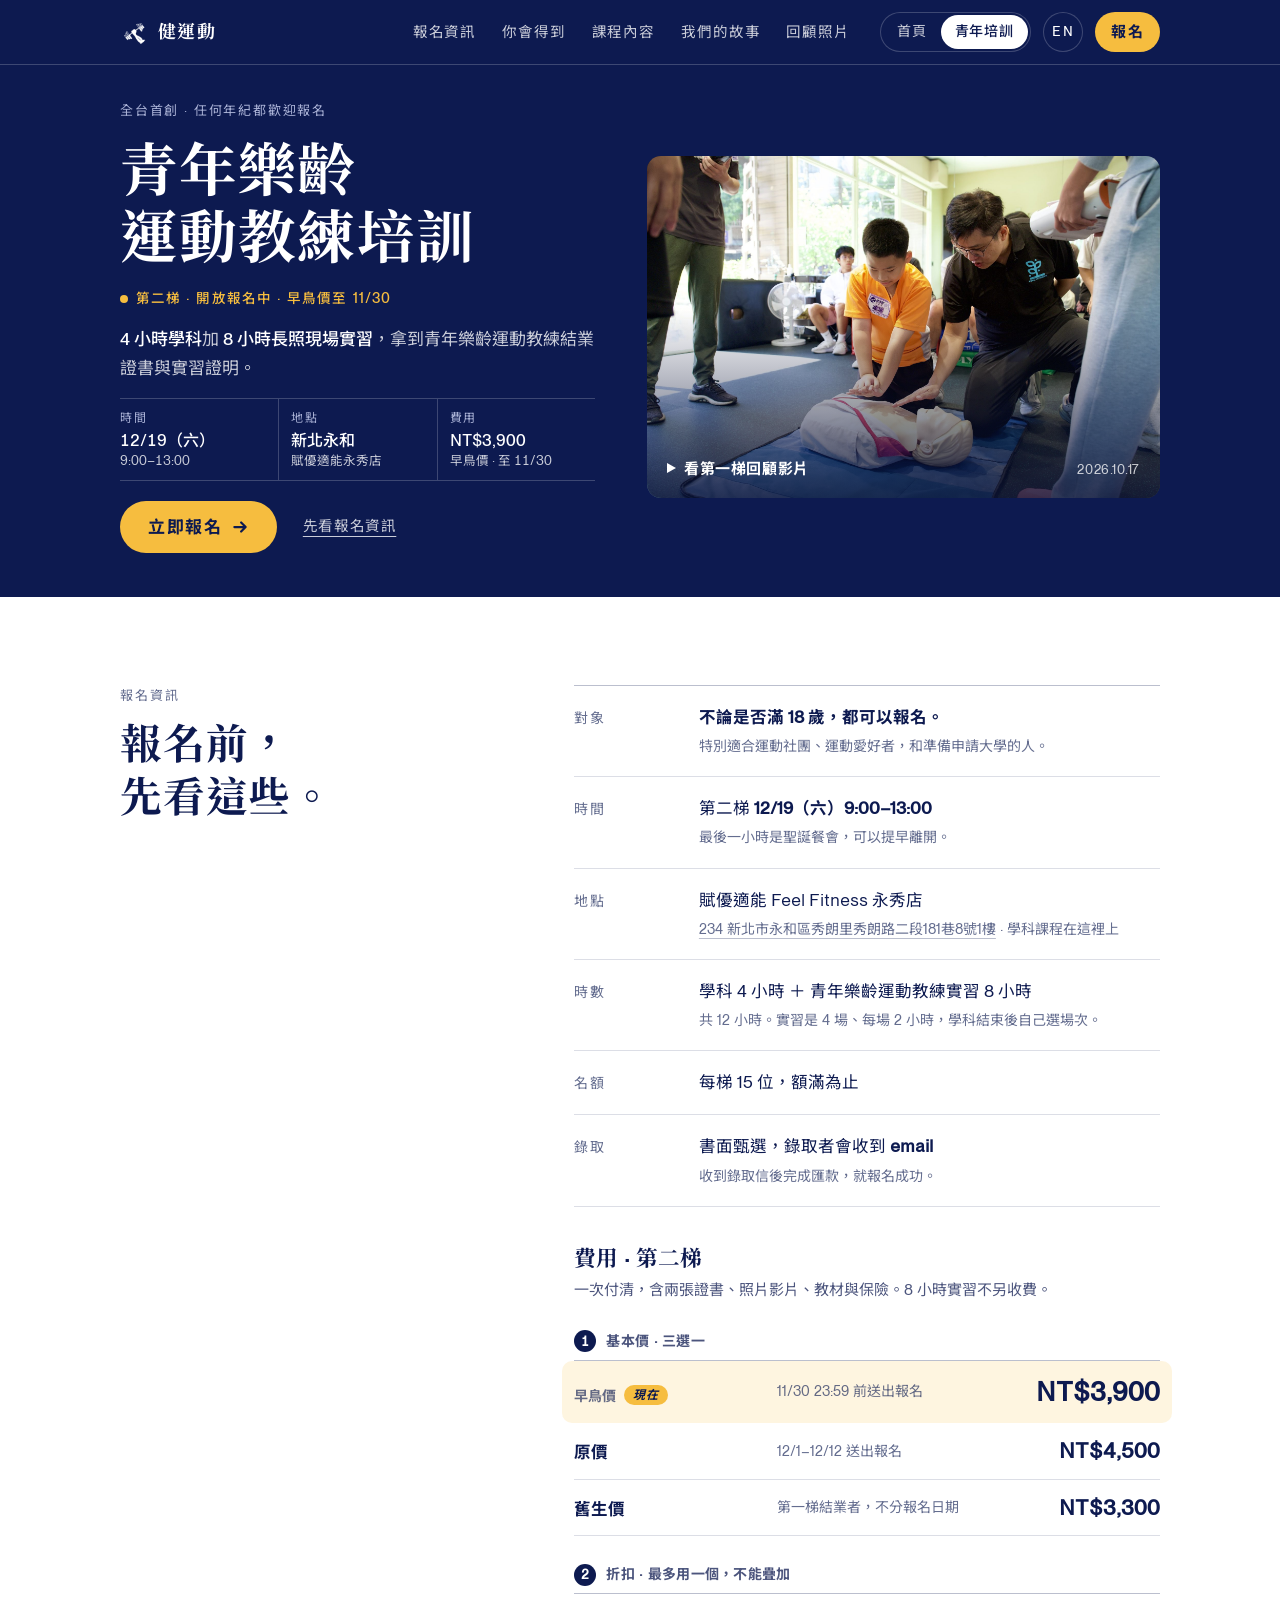
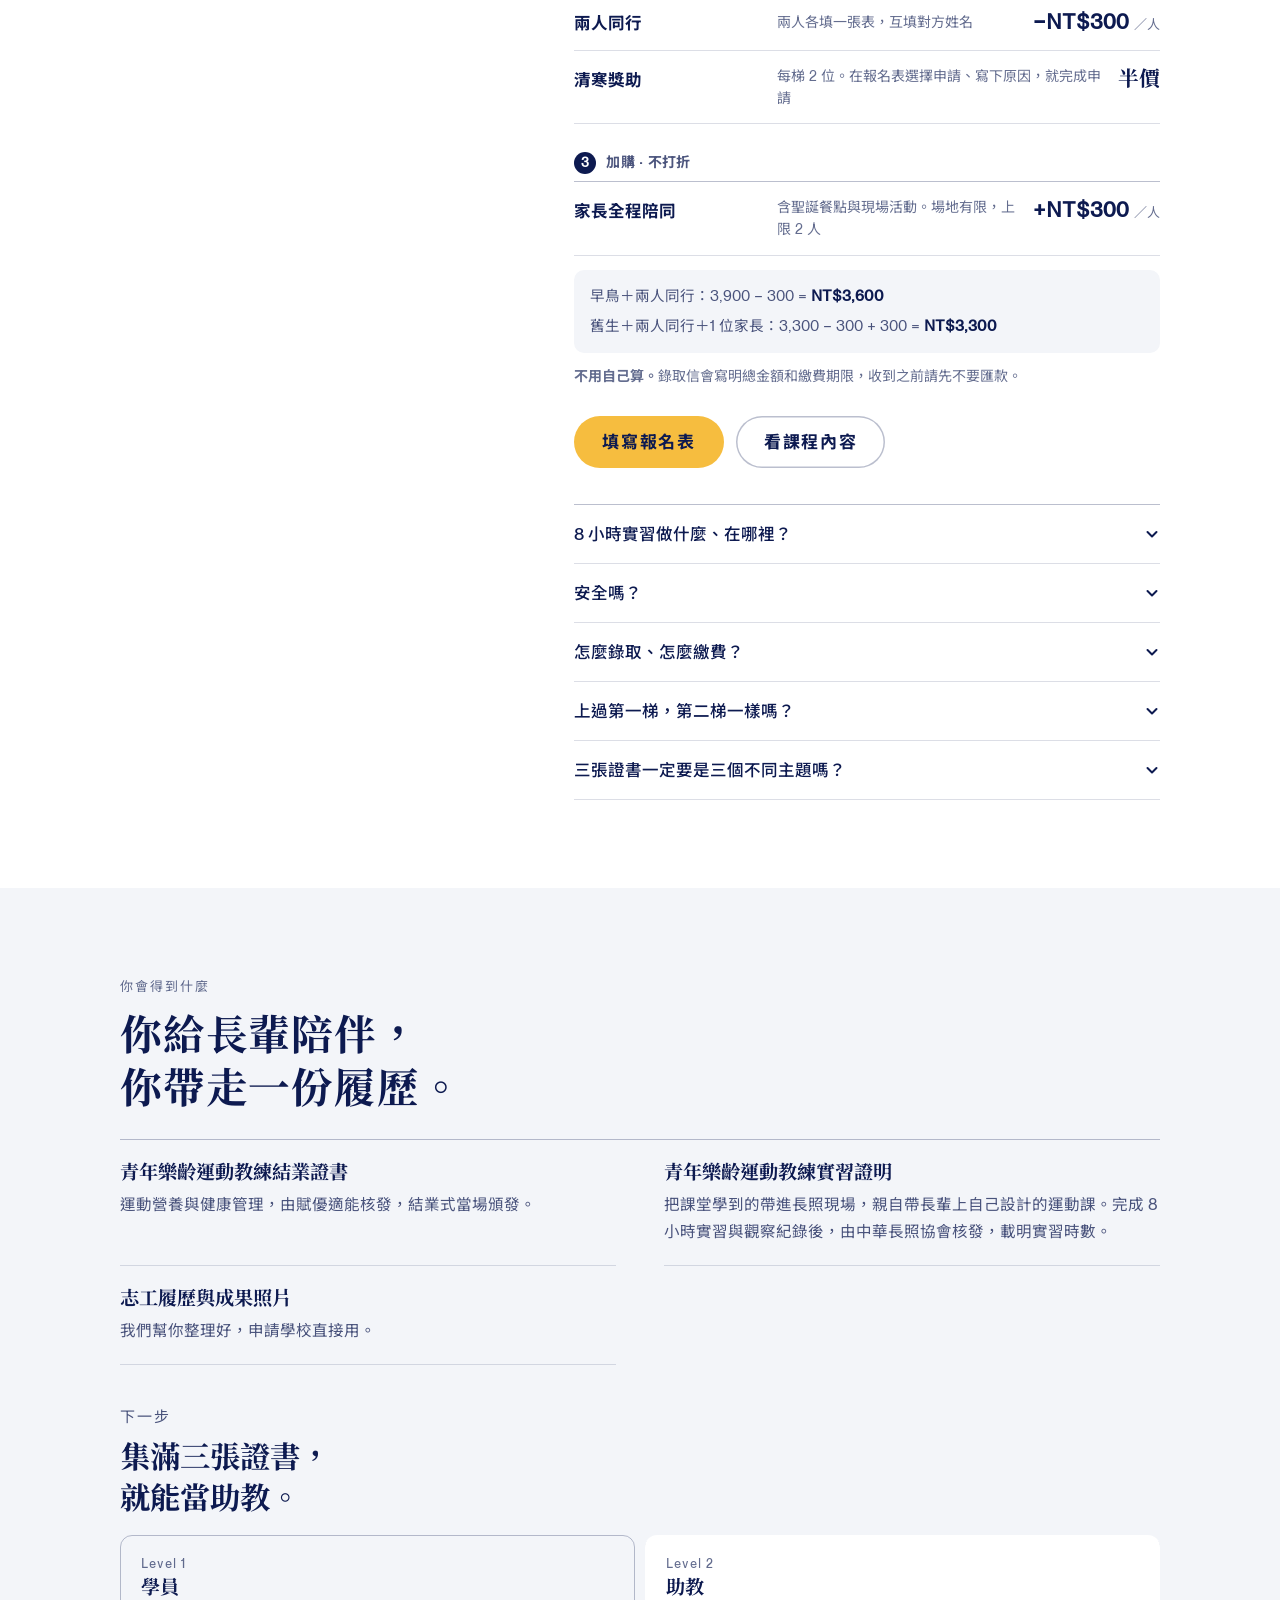
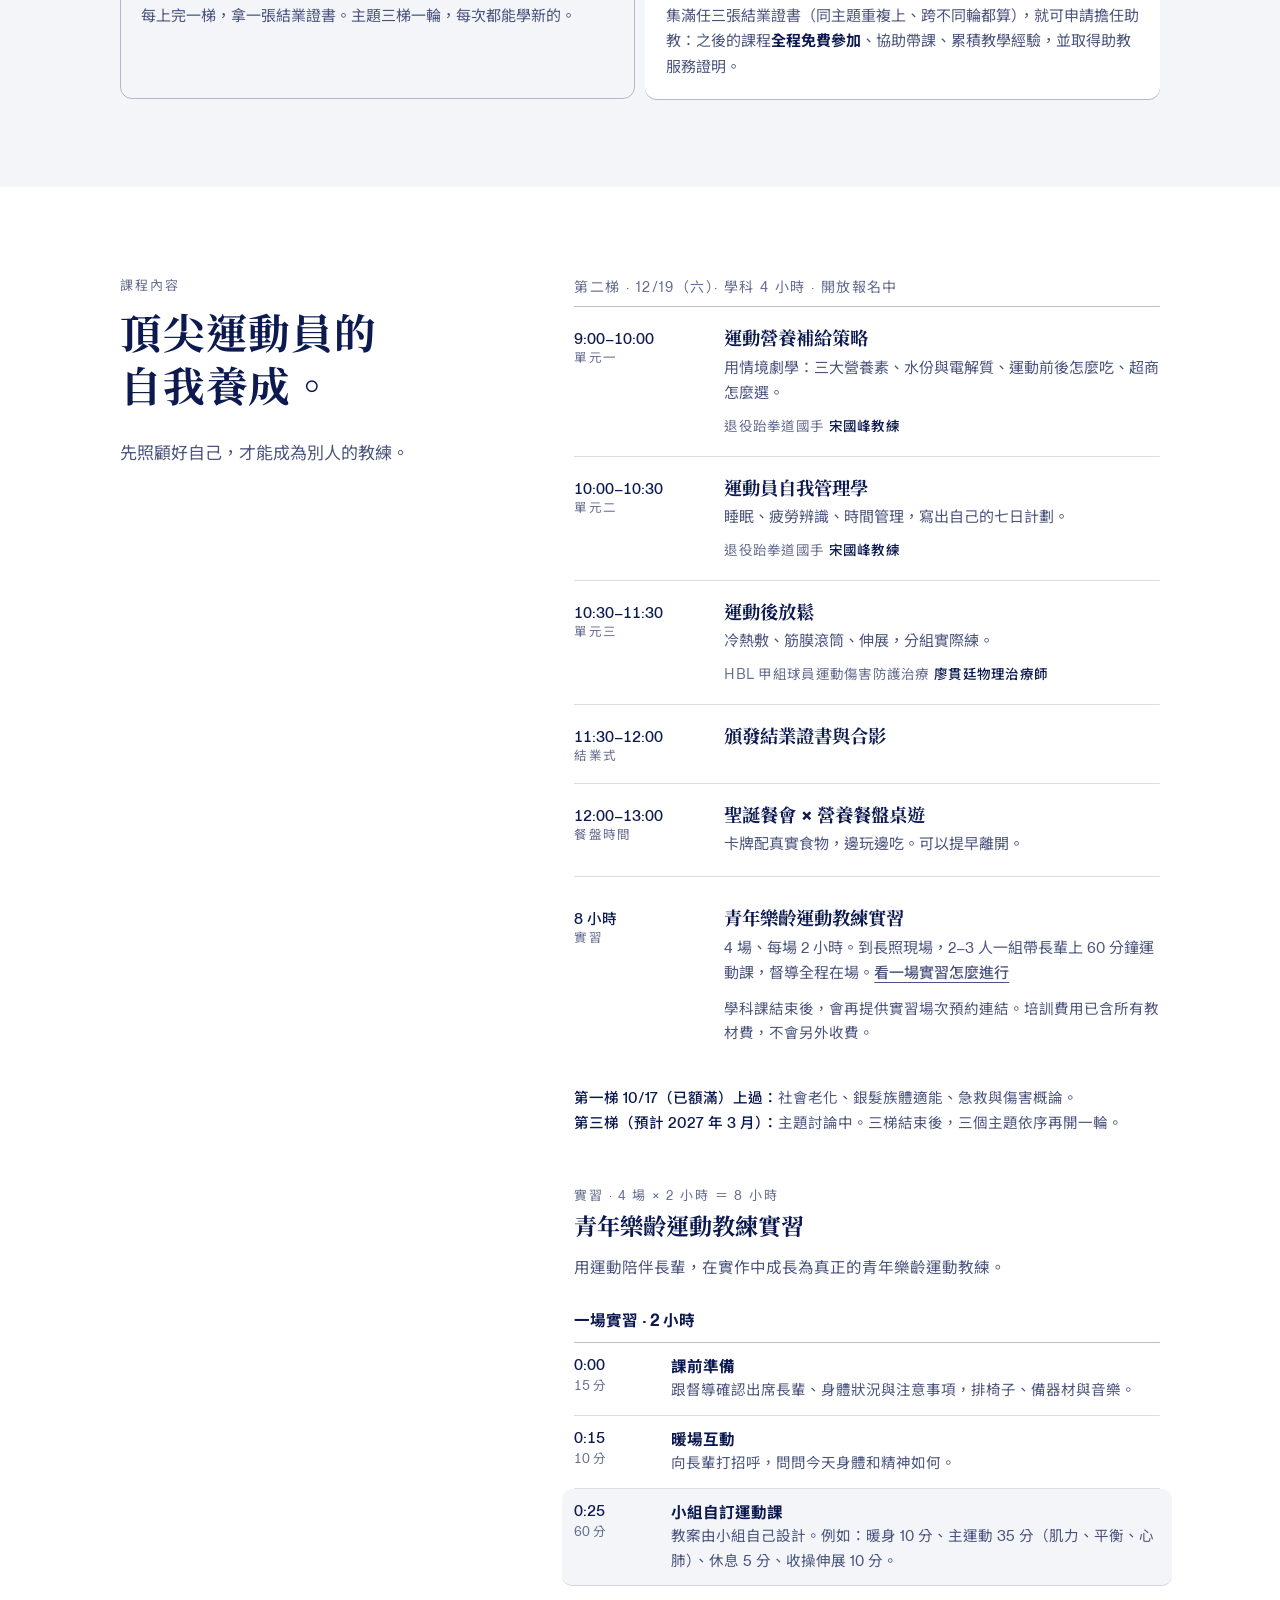
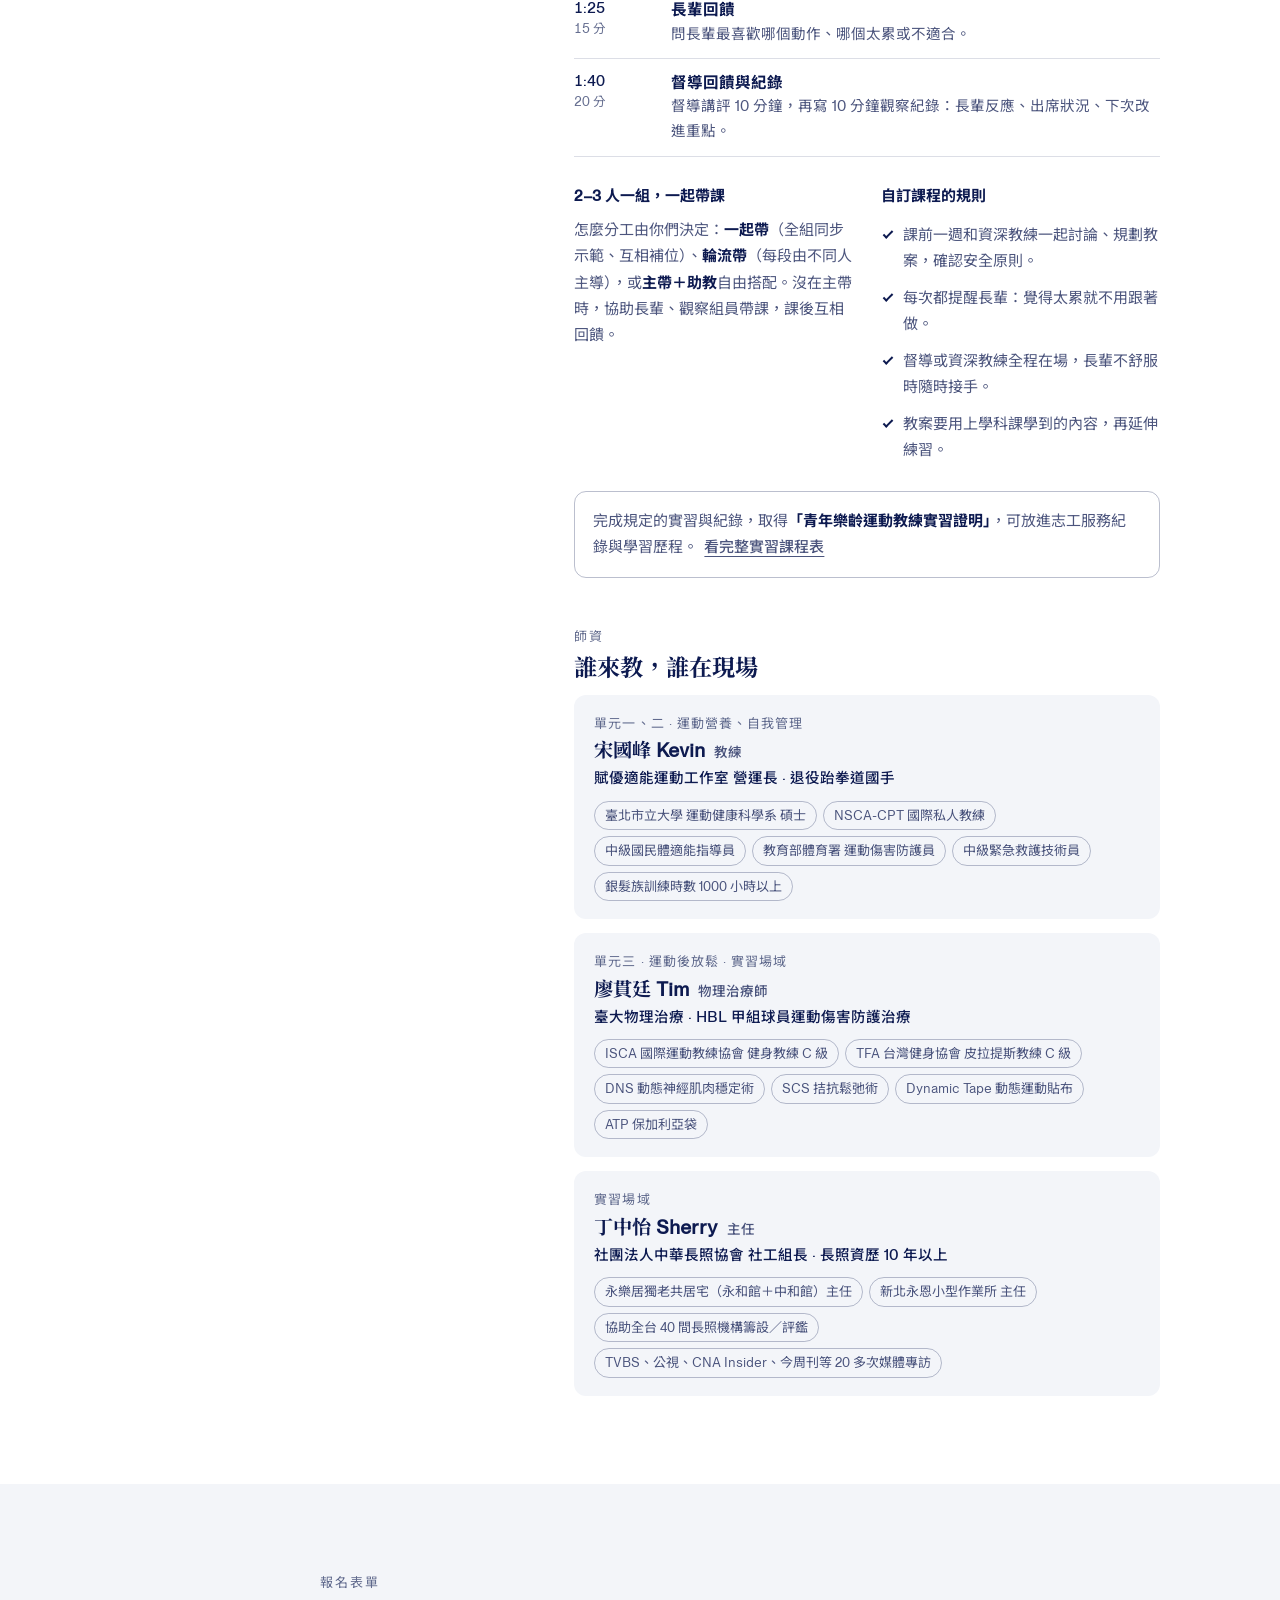
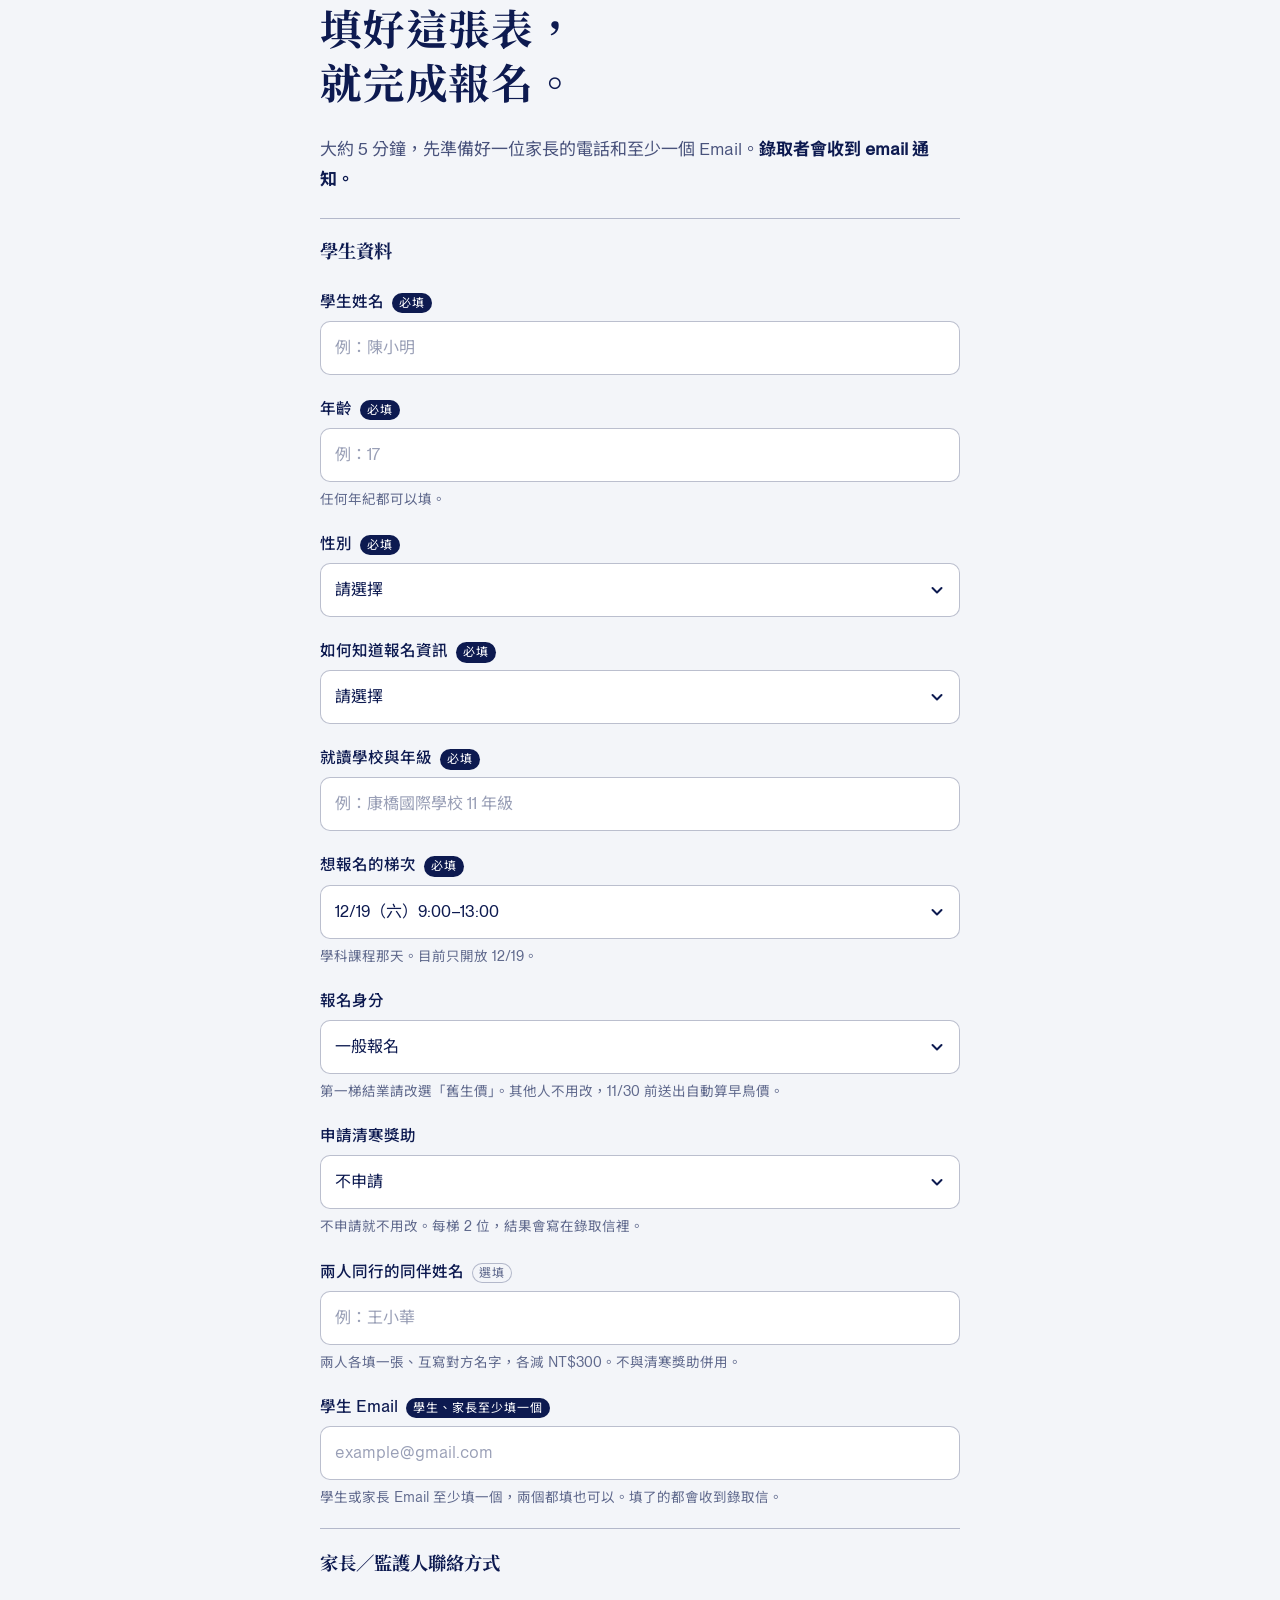
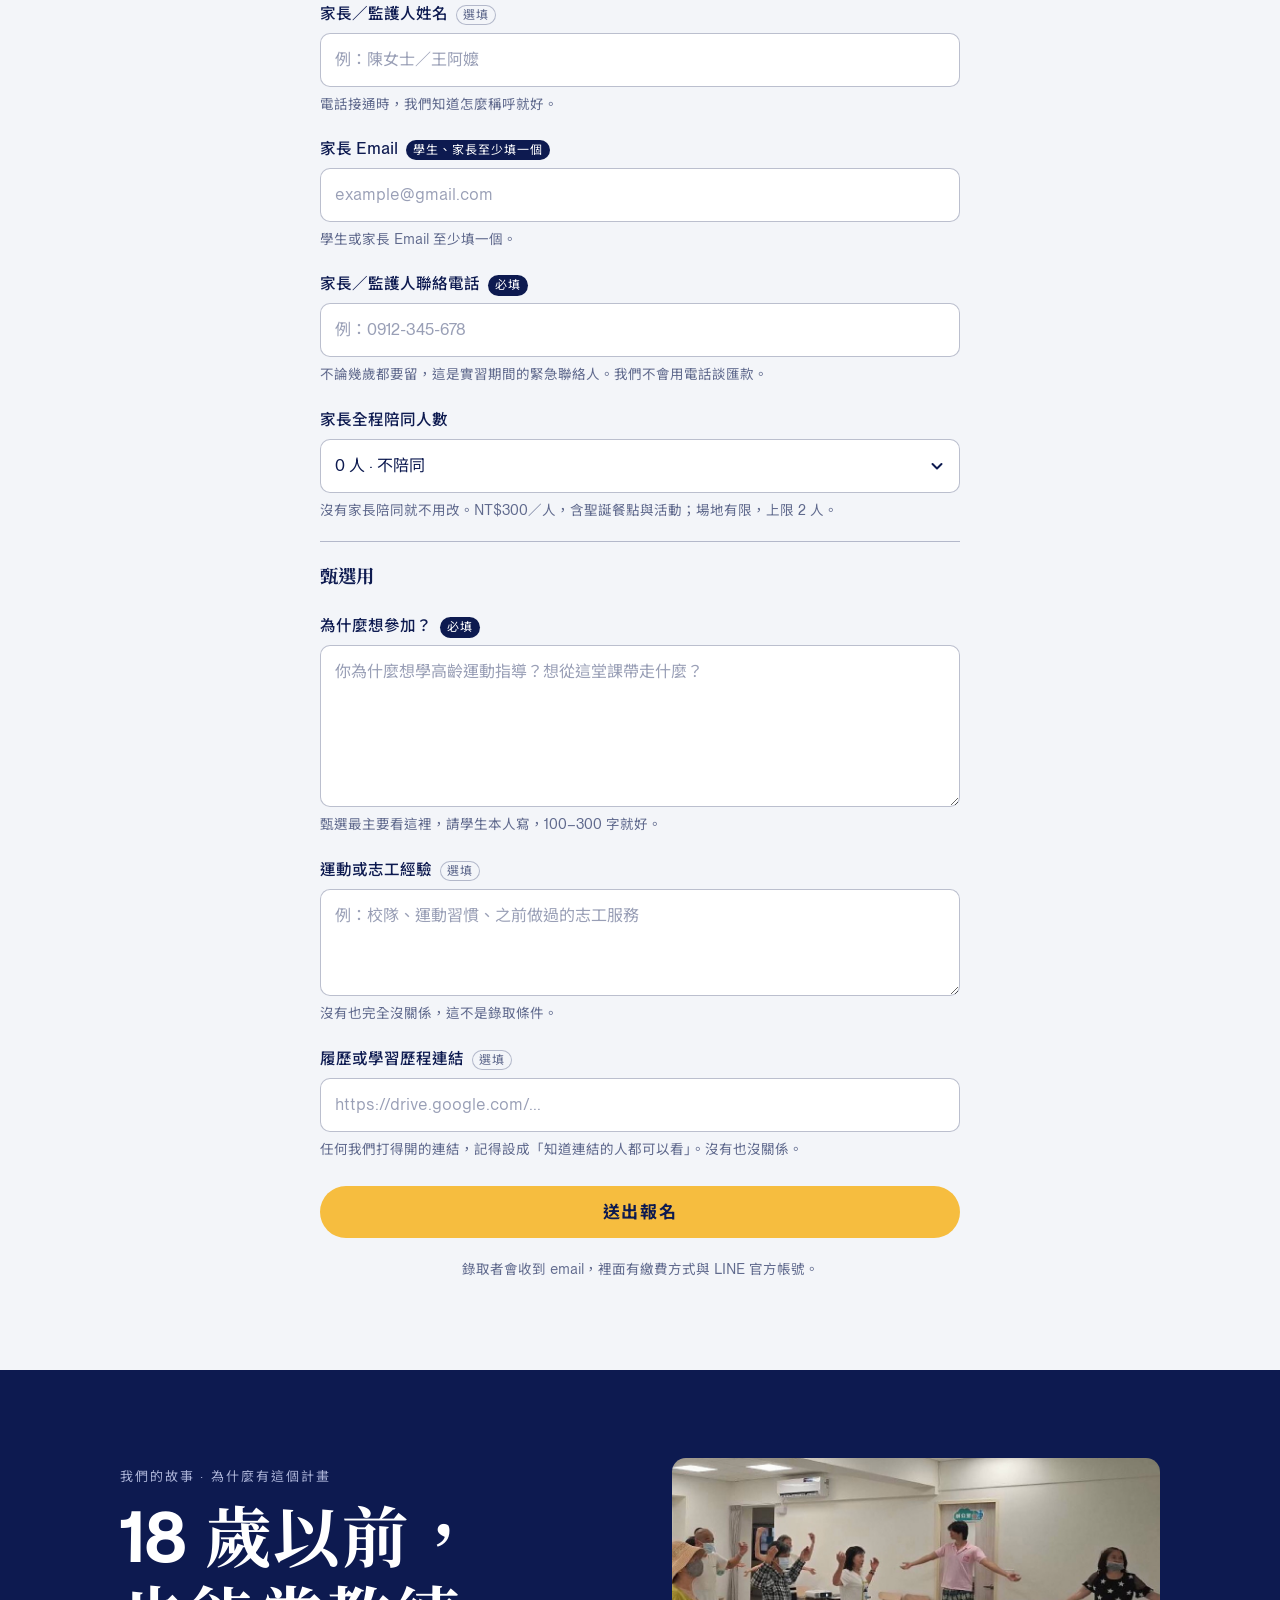
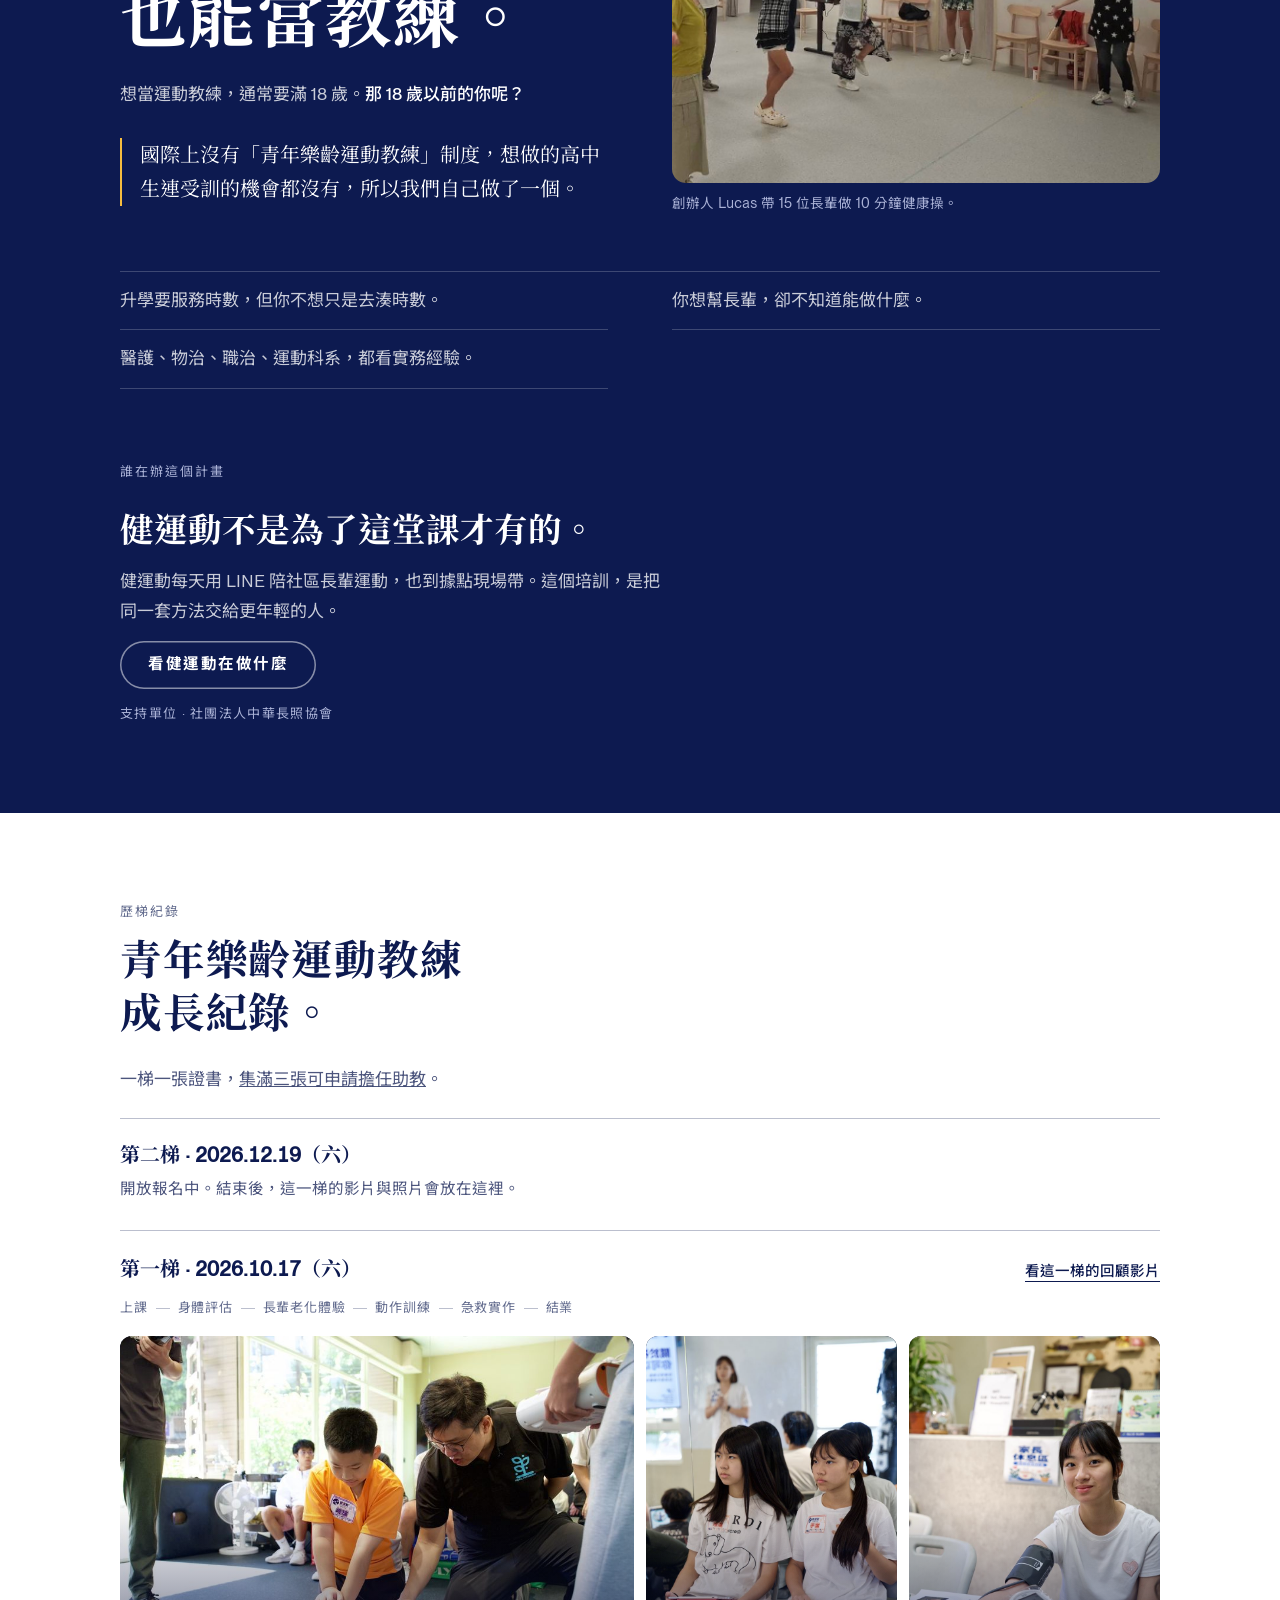
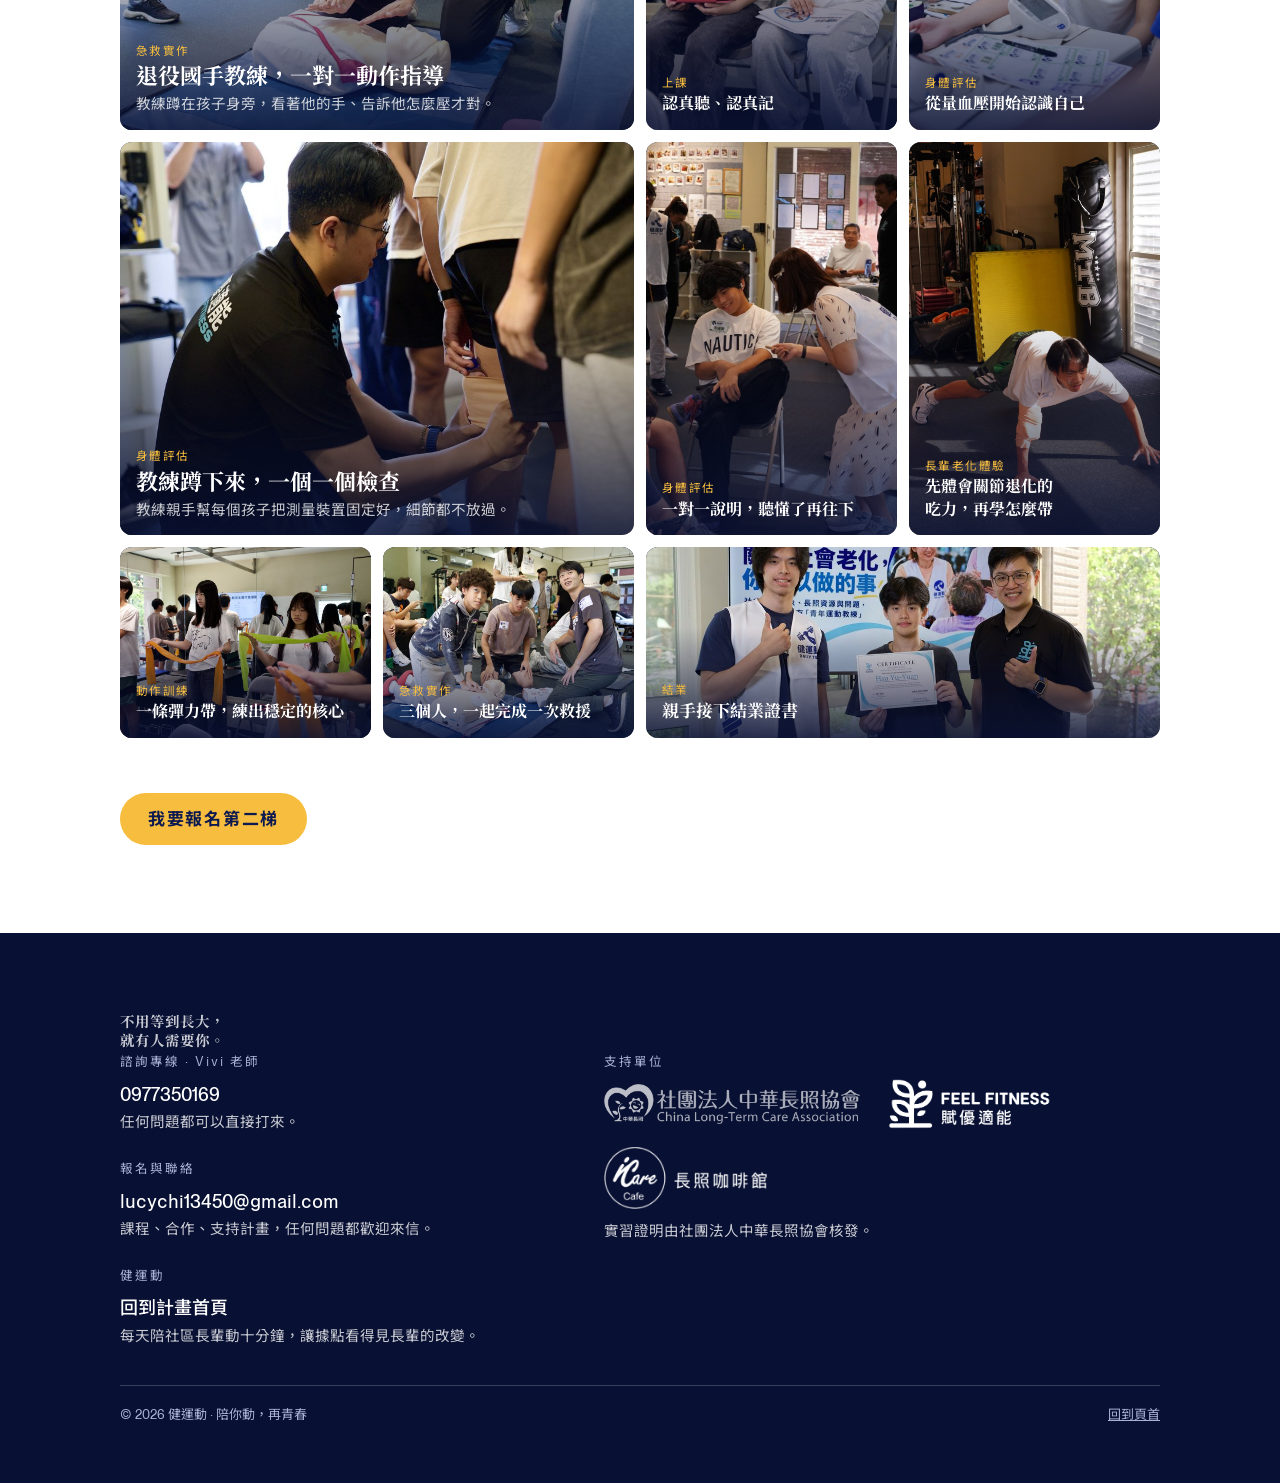
==== commit 679b448a: "課程頁師資：廖貫廷加上「實習場域」 Co-Authored-By: Claude Opus 5.5 <noreply@anthropic.com>" ====
--- a/course.html
+++ b/course.html
@@ -353,7 +353,7 @@
             </ul>
           </li>
           <li>
-            <p class="team__role" data-en="Unit 3 · recovery">單元三 · 運動後放鬆</p>
+            <p class="team__role" data-en="Unit 3 · recovery · internship sites">單元三 · 運動後放鬆 · 實習場域</p>
             <h4><span data-en="Liao Kuan-ting (Tim)">廖貫廷 Tim</span> <small data-en="Physiotherapist">物理治療師</small></h4>
             <p class="team__now" data-en="NTU Physical Therapy · sports-injury care for HBL Division A players">臺大物理治療 · HBL 甲組球員運動傷害防護治療</p>
             <ul class="creds">
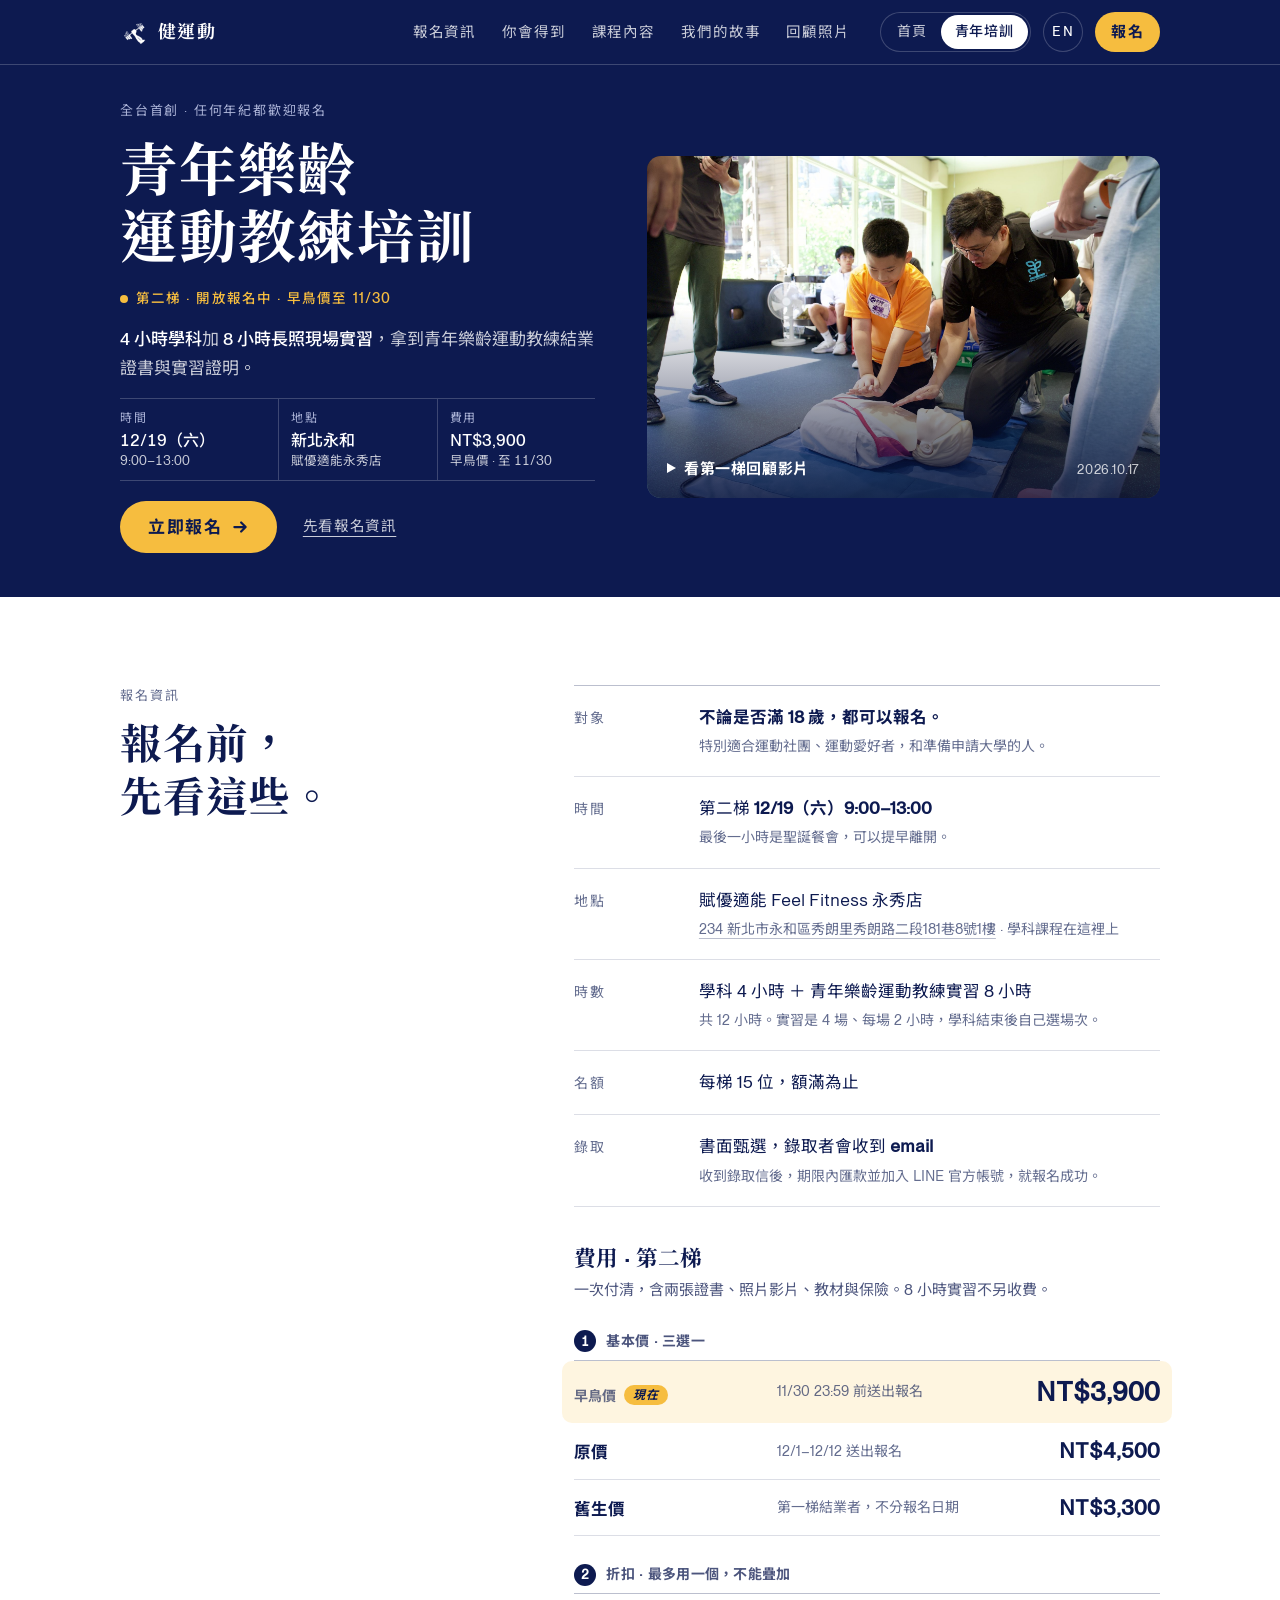
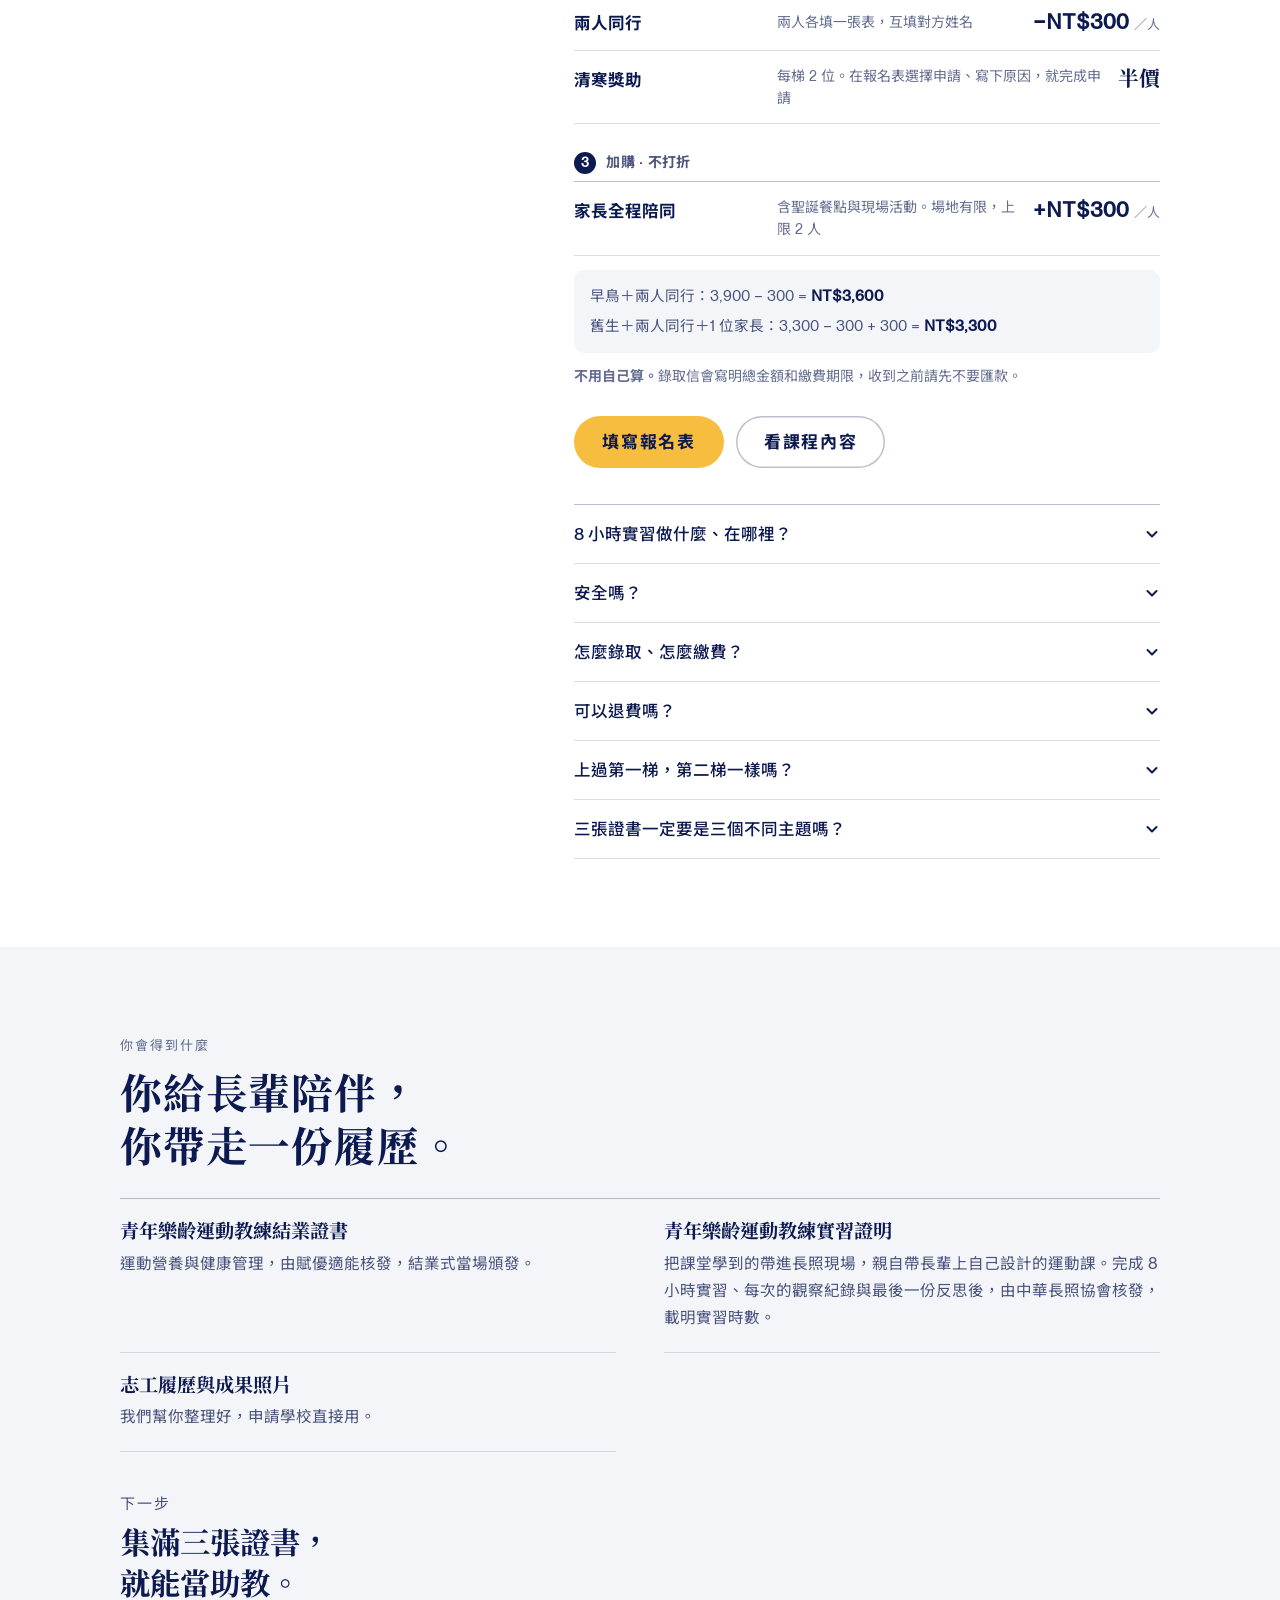
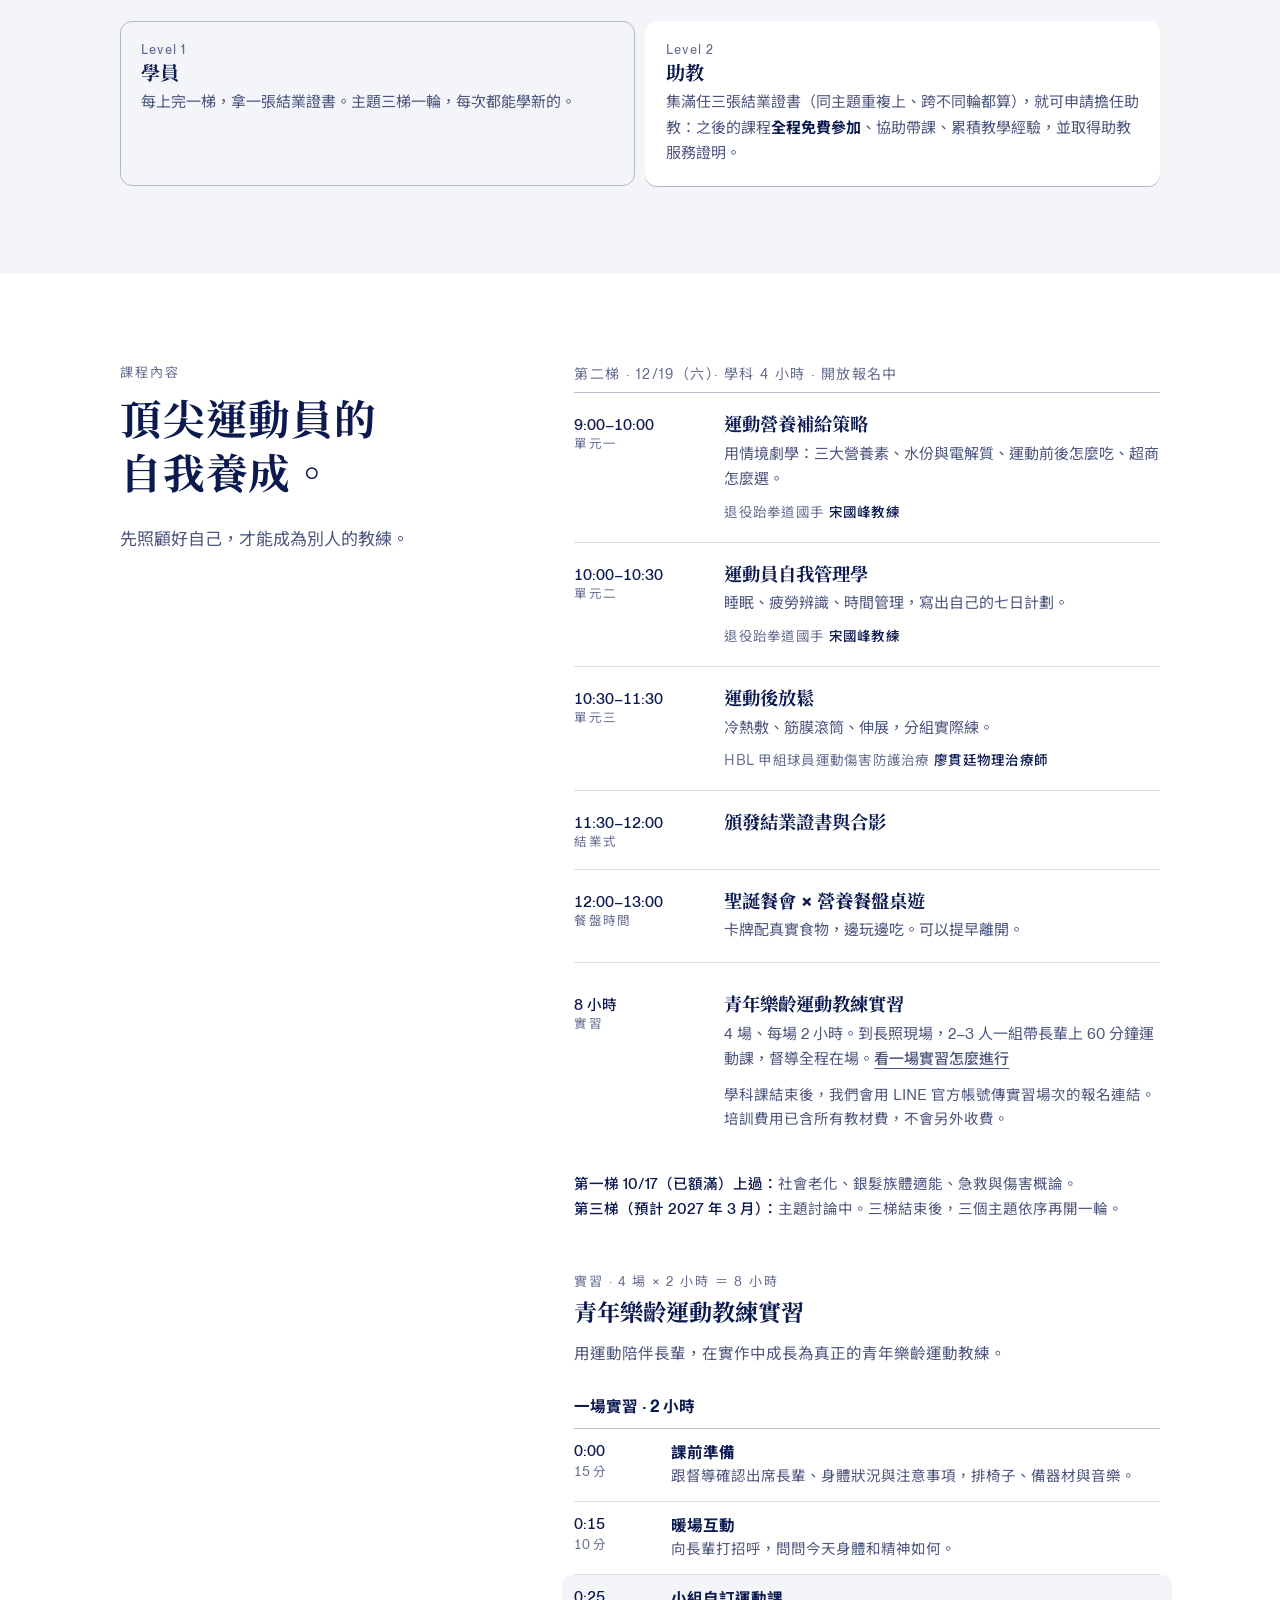
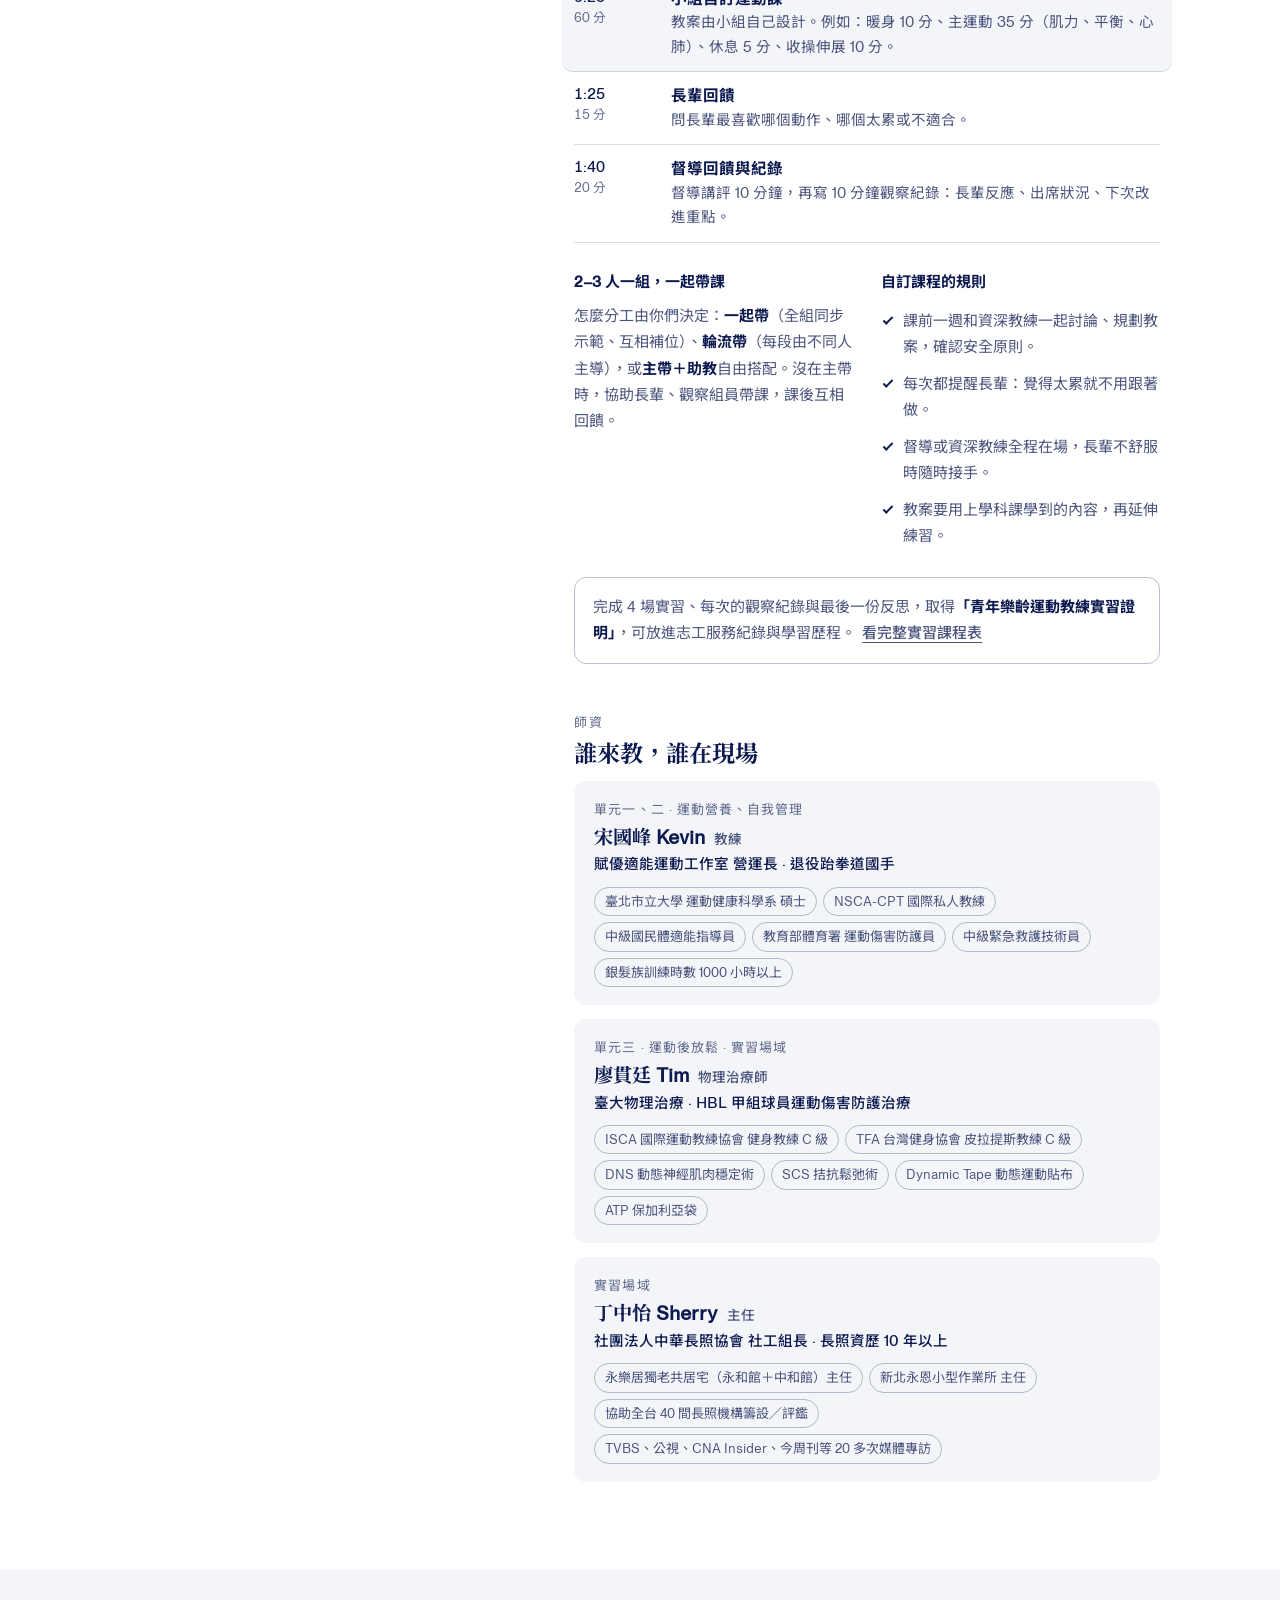
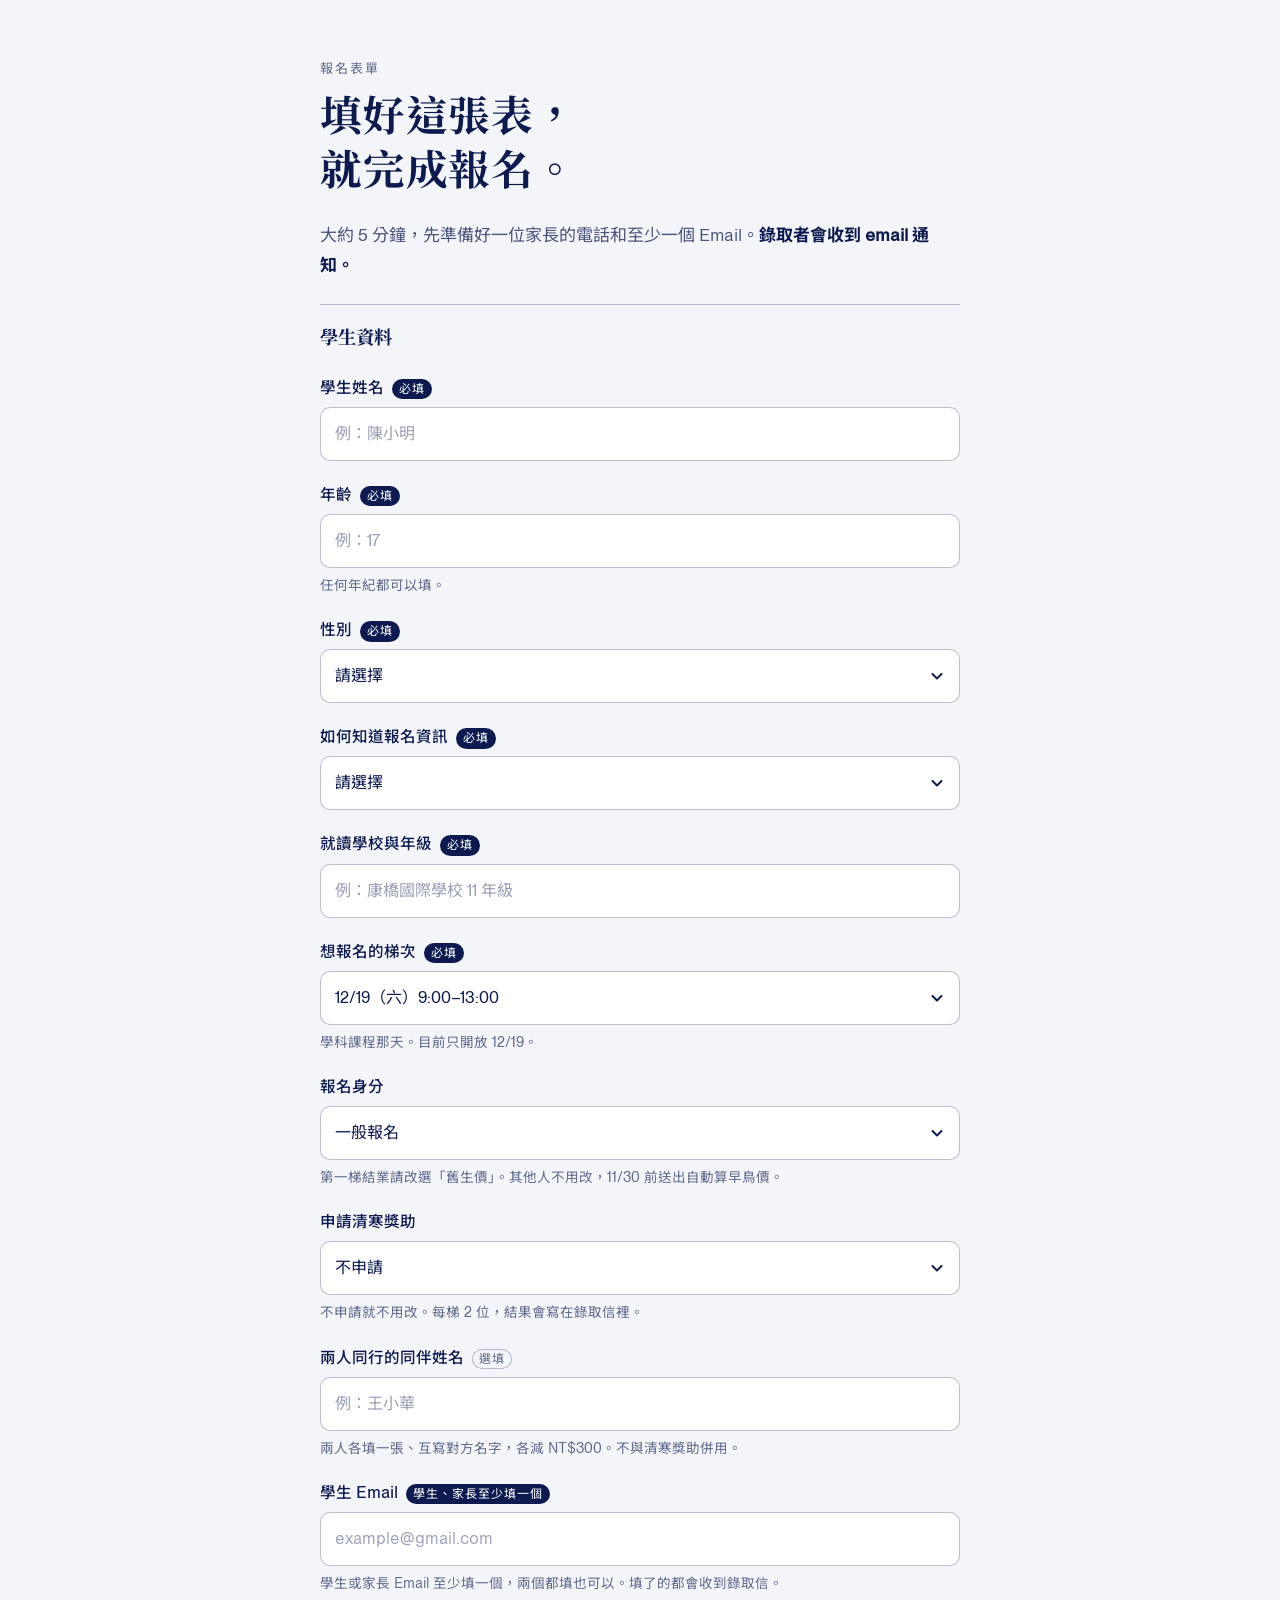
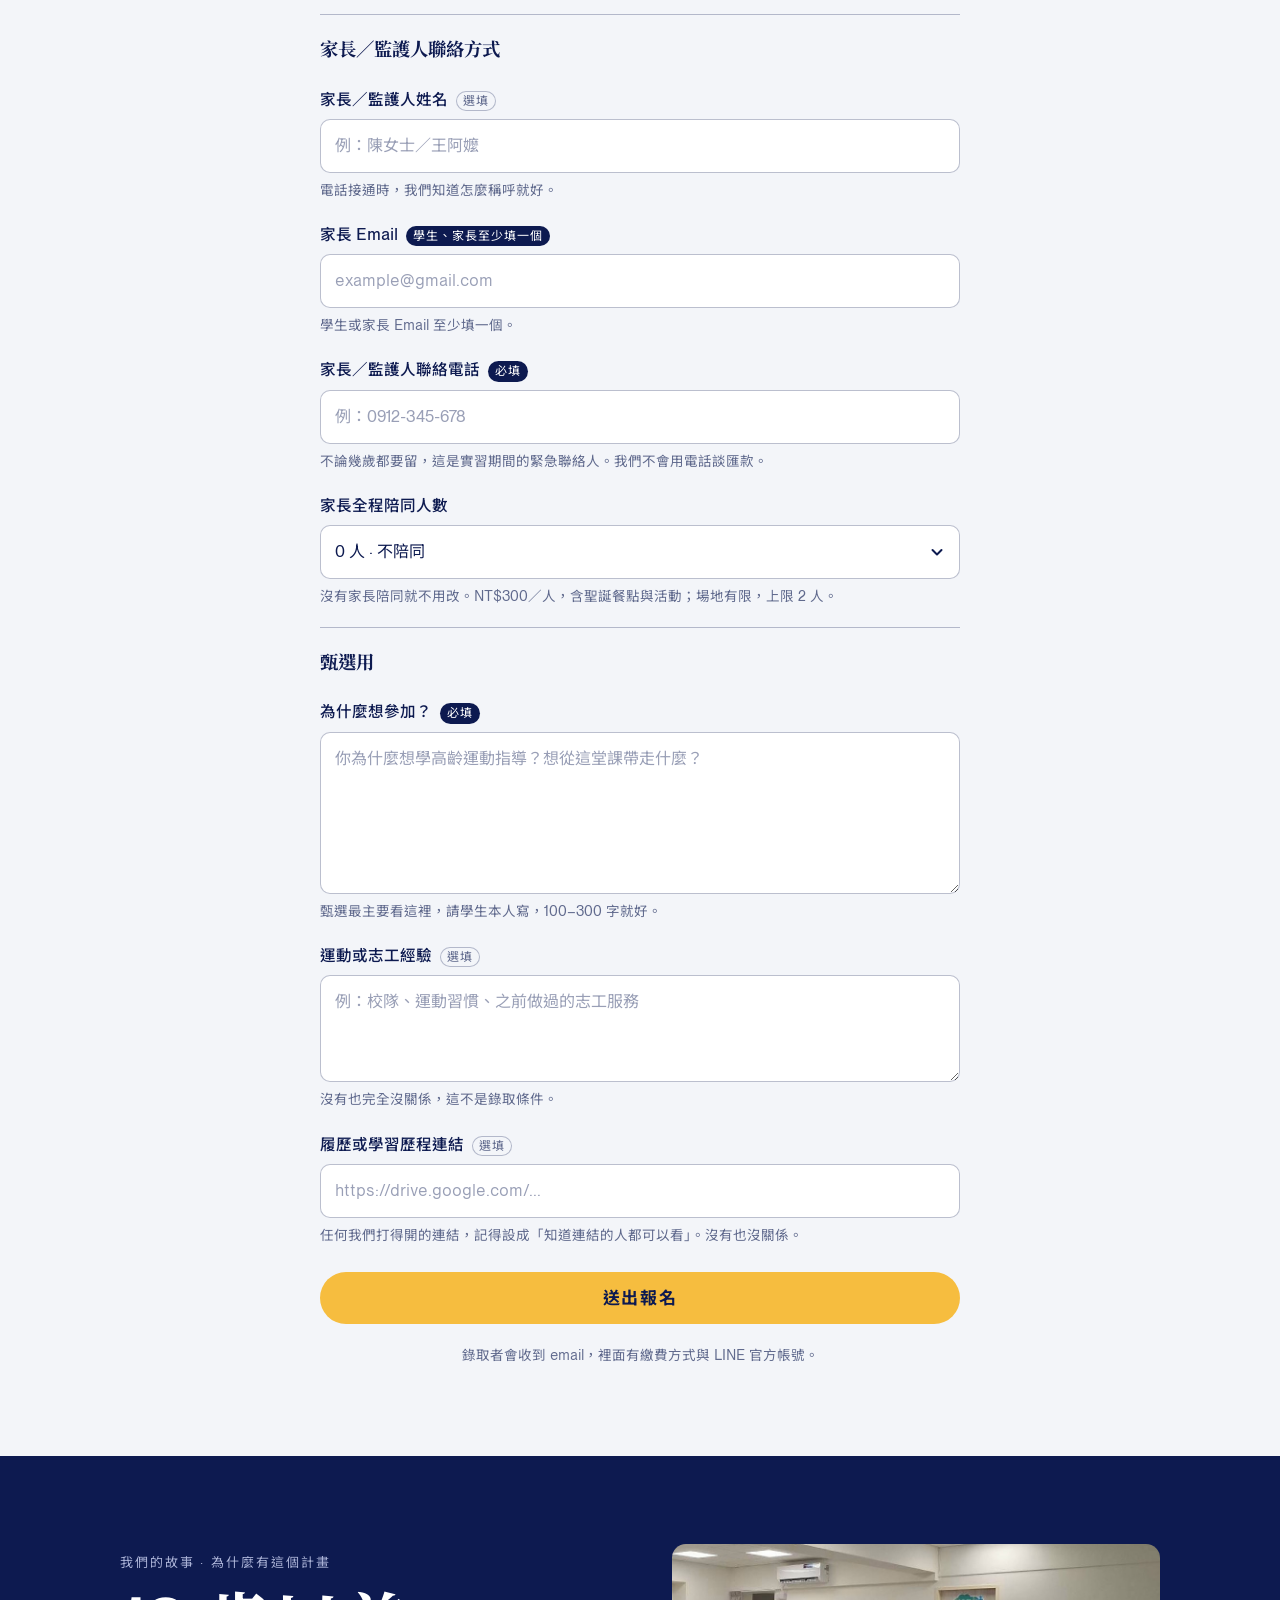
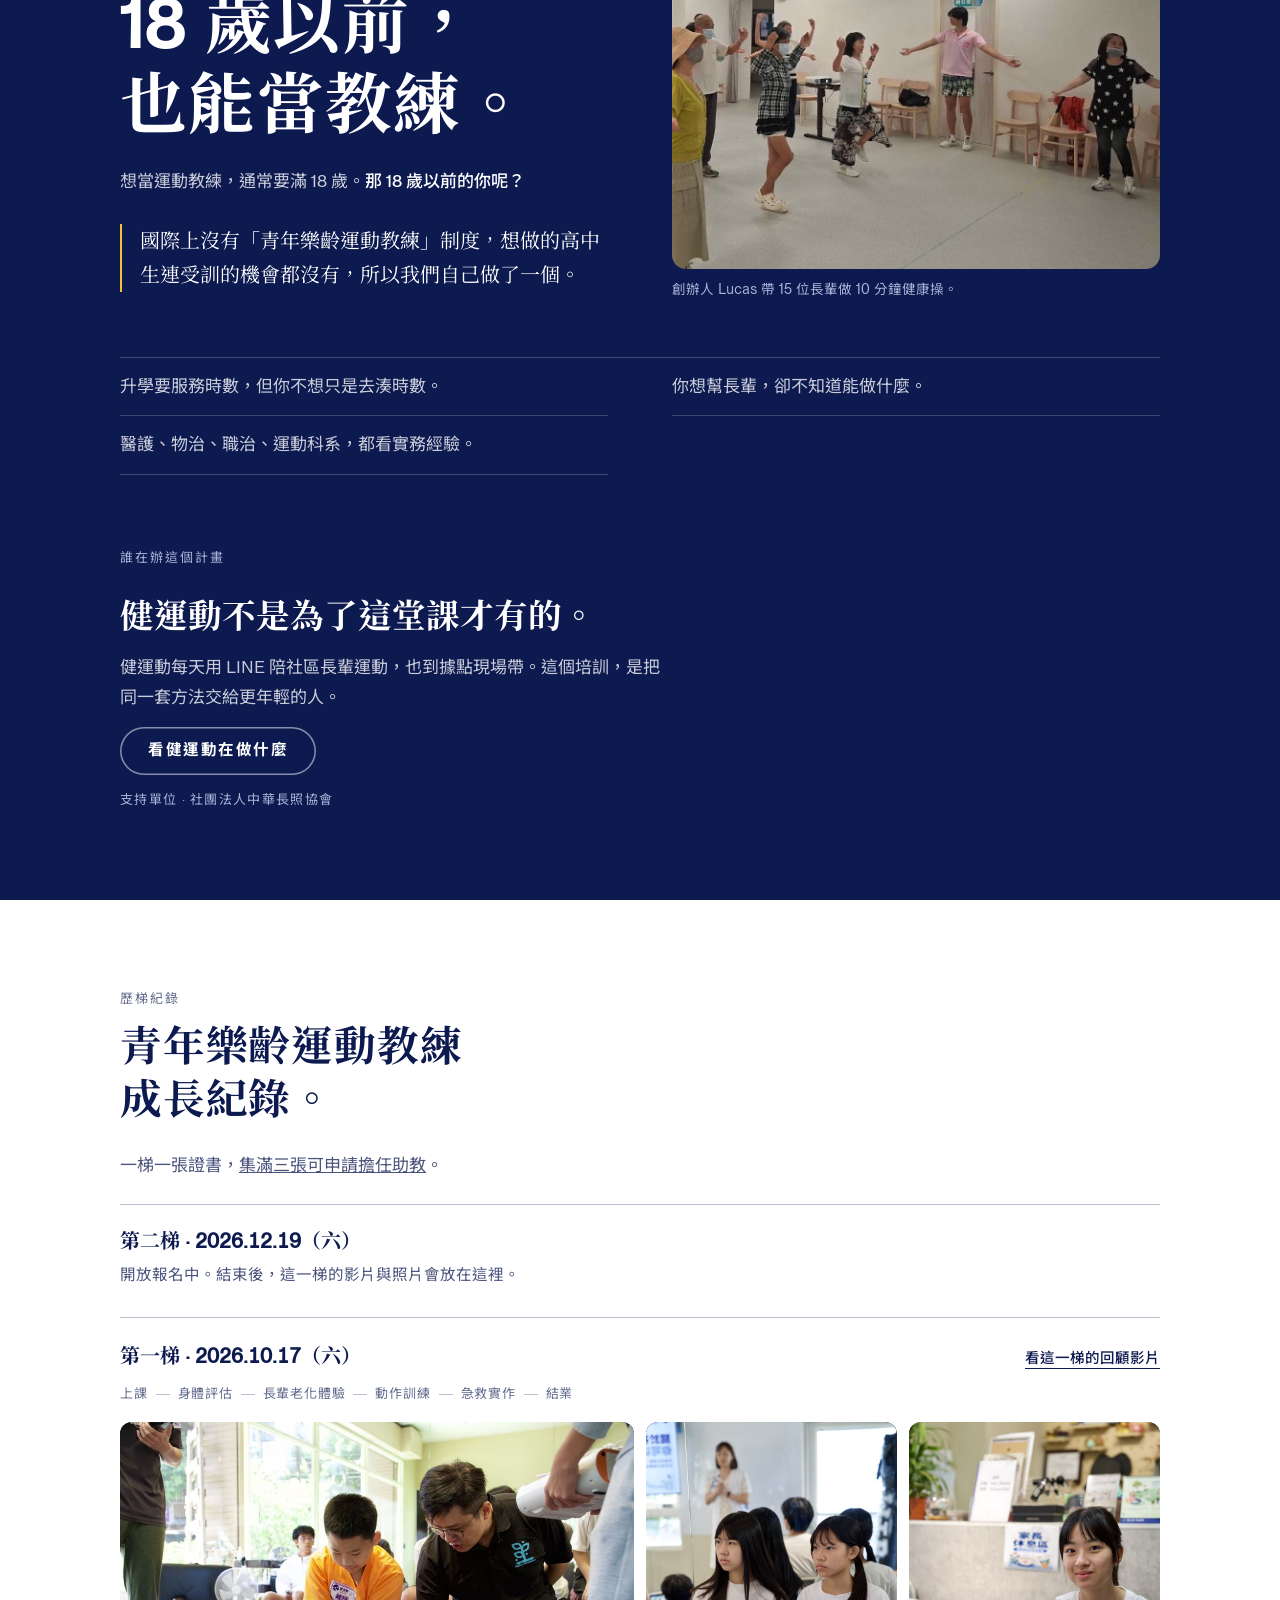
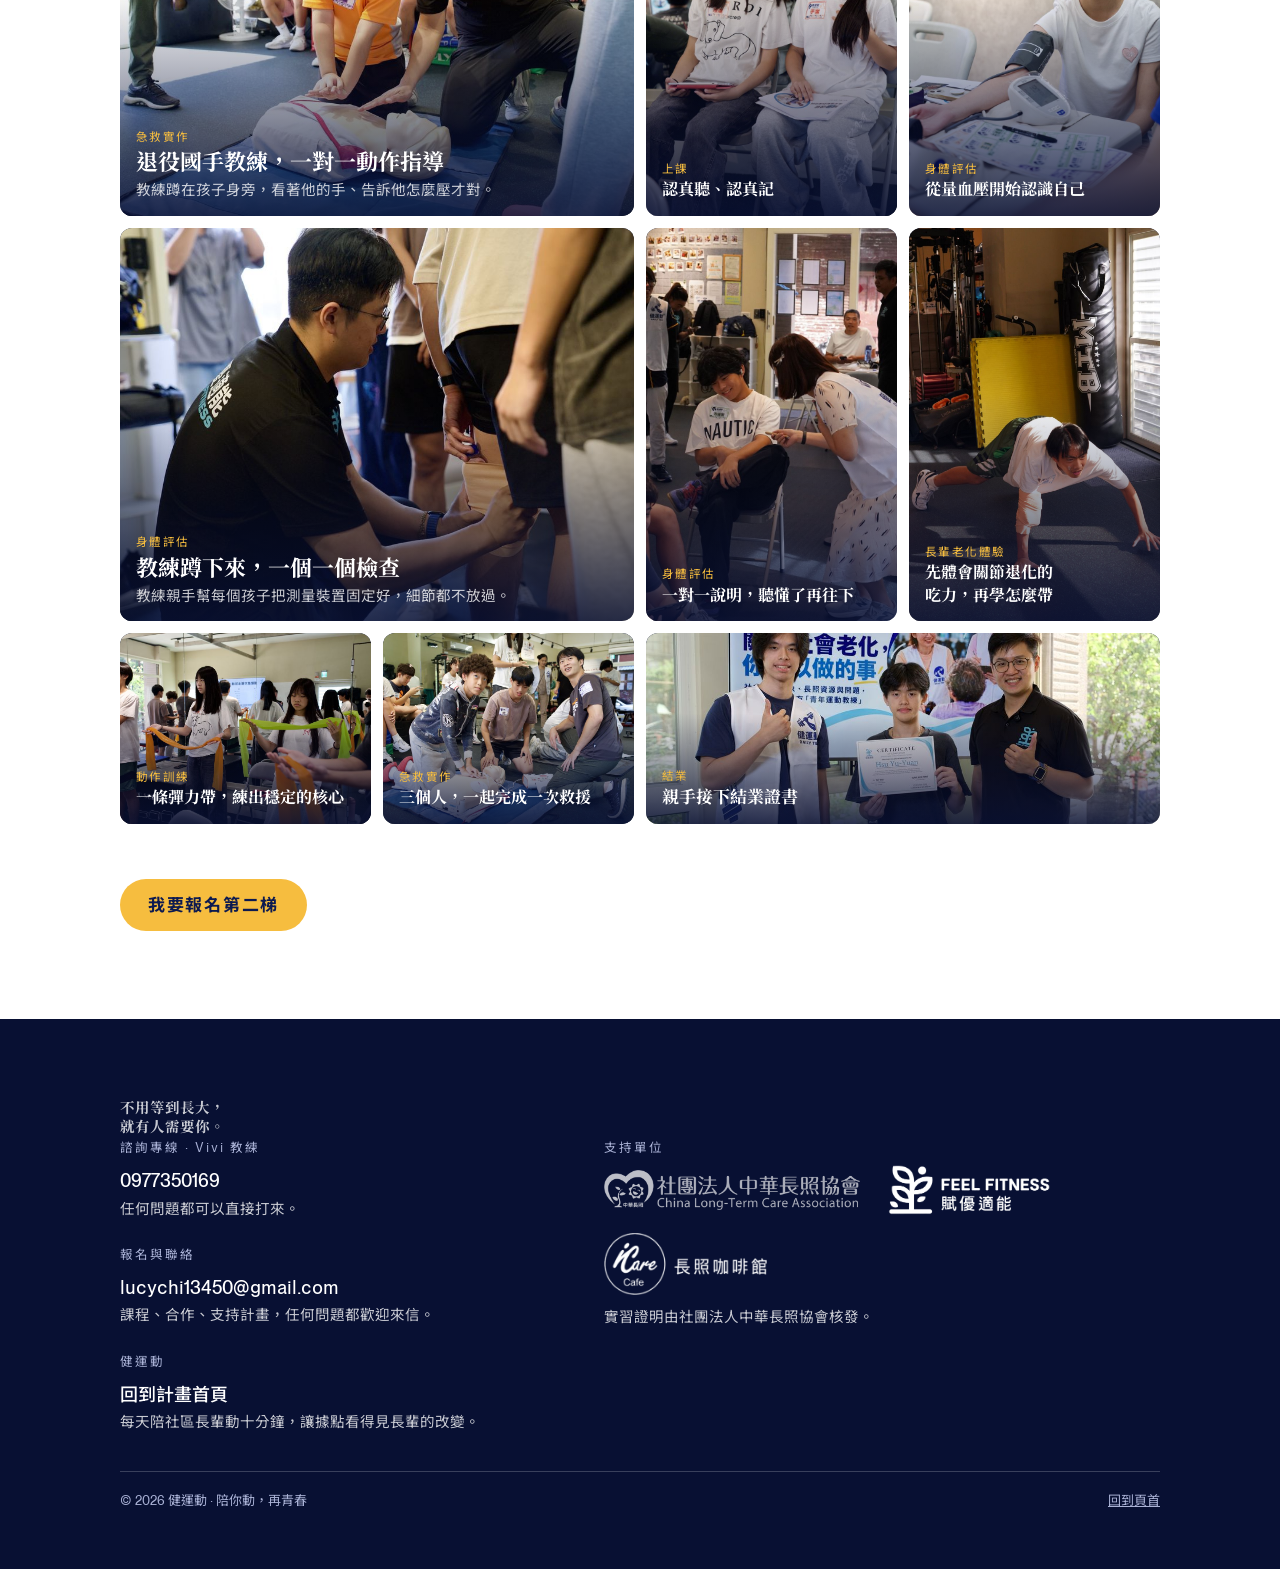
==== commit 1ed7e383: "課程頁對齊錄取信：實習只留永樂居兩場域、寒假或 3 月假日分批、報名完成需匯款＋加 LINE、新增退費規定、Vivi 教練 - 場次自己選：補上同場次自動編組；拿掉 iCare Cafe 與新北永恩小" ====
--- a/course.html
+++ b/course.html
@@ -118,8 +118,10 @@
 <!-- ══ 2 · 報名資訊 ══
      Every gate a parent checks, in one scannable block, ahead of everything
      else. Classroom and placement stay two separate answers: 學科 happens at
-     賦優適能; the 8 hours are sessions students pick at four sites — iCare
-     Cafe, the two 永樂居 apartments and 新北永恩小型作業所
+     賦優適能; the 8 hours are sessions students pick at two sites — the two
+     永樂居 apartments (中和, 永和). On 2026-11-25 the director had iCare Cafe
+     and 新北永恩小型作業所 cut from this list; do not add them back unless
+     Lucas says so. Earlier history: 新北永恩小型作業所
      (renamed from 永恩小作所 身障兒童希望工場 on 2026-11-21, Lucas's request). 永恩 was removed once and
      came back on 2026-11-16 (it is on the director's placement form; Lucas
      confirmed). Her placement Google Form was
@@ -141,7 +143,7 @@
         <div class="fact"><dt data-en="Where">地點</dt><dd data-en="Feel Fitness, Yongxiu branch<span class='fine'><a href='https://www.google.com/maps/search/?api=1&amp;query=%E8%B3%A6%E5%84%AA%E9%81%A9%E8%83%BD%20Feel%20Fitness%20%E6%B0%B8%E7%A7%80%E5%BA%97' target='_blank' rel='noopener'>No. 8, 1F, Lane 181, Section 2, Xiulang Rd, Yonghe District, New Taipei City 234</a> · the classroom course is held here</span>">賦優適能 Feel Fitness 永秀店<span class="fine"><a href="https://www.google.com/maps/search/?api=1&amp;query=%E8%B3%A6%E5%84%AA%E9%81%A9%E8%83%BD%20Feel%20Fitness%20%E6%B0%B8%E7%A7%80%E5%BA%97" target="_blank" rel="noopener">234 新北市永和區秀朗里秀朗路二段181巷8號1樓</a> · 學科課程在這裡上</span></dd></div>
         <div class="fact"><dt data-en="Hours">時數</dt><dd data-en="4 hours in the classroom + an 8-hour internship<span class='fine'>12 hours in all. The internship is four 2-hour sessions you choose after the classroom day.</span>">學科 4 小時 ＋ 青年樂齡運動教練實習 8 小時<span class="fine">共 12 小時。實習是 4 場、每場 2 小時，學科結束後自己選場次。</span></dd></div>
         <div class="fact"><dt data-en="Places">名額</dt><dd data-en="15 per cohort, until full">每梯 15 位，額滿為止</dd></div>
-        <div class="fact"><dt data-en="Selection">錄取</dt><dd data-en="Chosen from the written form; you hear by <strong>email</strong><span class='fine'>Your place is confirmed once you pay after that email.</span>">書面甄選，錄取者會收到 <strong>email</strong><span class="fine">收到錄取信後完成匯款，就報名成功。</span></dd></div>
+        <div class="fact"><dt data-en="Selection">錄取</dt><dd data-en="Chosen from the written form; you hear by <strong>email</strong><span class='fine'>After that email, pay by the deadline and add our LINE account. Then your place is confirmed.</span>">書面甄選，錄取者會收到 <strong>email</strong><span class="fine">收到錄取信後，期限內匯款並加入 LINE 官方帳號，就報名成功。</span></dd></div>
       </dl>
 
       <!-- Prices, 2026-11-13, the director's final list. The 舊生 price sits
@@ -192,27 +194,37 @@
           <summary><span data-en="What happens in the 8-hour internship, and where?">8 小時實習做什麼、在哪裡？</span><svg viewBox="0 0 16 16" aria-hidden="true"><path d="M3.5 6 8 10.5 12.5 6"/></svg></summary>
           <div class="qa__body">
             <p data-en="Each session is 2 hours. <strong>In groups of 2–3 you lead a 60-minute exercise class</strong> you planned yourselves, a week ahead, with a senior coach. Around it: setting up, chatting with the elders, asking what they liked, and feedback from the supervisor. <a href='#intern'>The full session</a>">每場 2 小時：<strong>2–3 人一組，一起帶滿 60 分鐘運動課</strong>，教案課前一週和資深教練一起規劃。前後是課前準備、暖場、長輩回饋與督導講評。<a href="#intern">看一場實習怎麼進行</a></p>
-            <p data-en="<strong>You pick your own sessions</strong> in the winter break or at weekends: four sessions make the 8 hours. Four sites:"><strong>場次自己選</strong>，多在寒假或週末，選滿 4 場（共 8 小時）即可。四個場域：</p>
+            <p data-en="<strong>You pick your own sessions</strong>: four sessions make the 8 hours. No need to find teammates: students who sign up for the same session form a group. To be with a friend, sign up for the same session."><strong>場次自己選</strong>，選滿 4 場（共 8 小時）即可。不用自己找組員：報名同一場次的同學會編成一組。想跟朋友同組，報名同一場次即可。</p>
+            <p data-en="Internships run in batches on weekends and holidays during the winter break or in March, at two sites:">實習在寒假或 3 月的假日分批進行，兩個場域：</p>
             <ul>
-              <li><a href="https://www.google.com/maps/search/?api=1&amp;query=iCare%20Cafe%20%E9%95%B7%E7%85%A7%E5%92%96%E5%95%A1%E9%A4%A8" target="_blank" rel="noopener" data-en="iCare Cafe · No. 155, 1F, Wenhua Rd, Yonghe District, New Taipei City">iCare Cafe 長照咖啡館 · 新北市永和區文化路155號1樓</a></li>
               <li><a href="https://www.google.com/maps/search/?api=1&amp;query=%E6%96%B0%E5%8C%97%E5%B8%82%E4%B8%AD%E5%92%8C%E5%8D%80%E5%8D%97%E5%B1%B1%E8%B7%AF127%E5%B7%B7" target="_blank" rel="noopener" data-en="Yongle Ju Senior Apartments (Zhonghe) · Lane 127, Nanshan Rd, Zhonghe District, New Taipei City">永樂居 獨老公寓（中和）· 新北市中和區南山路127巷</a></li>
               <li><a href="https://www.google.com/maps/search/?api=1&amp;query=%E6%96%B0%E5%8C%97%E5%B8%82%E6%B0%B8%E5%92%8C%E5%8D%80%E7%A6%8F%E5%92%8C%E8%B7%AF57%E5%B7%B7" target="_blank" rel="noopener" data-en="Yongle Ju Senior Apartments (Yonghe) · Lane 57, Fuhe Rd, Yonghe District, New Taipei City">永樂居 獨老公寓（永和）· 新北市永和區福和路57巷</a></li>
-              <li><a href="https://maps.app.goo.gl/CbkV4S6jRUcqtuhu7" target="_blank" rel="noopener" data-en="New Taipei Yong'en Small Workshop · 3F, No. 409, Zhonghe Rd, Yonghe District, New Taipei City">新北永恩小型作業所 · 新北市永和區中和路409號3樓</a></li>
             </ul>
-            <p data-en="After the classroom day, we send you the link to book your internship sessions. No extra fee.">學科課結束後，會再提供實習場次預約連結，不另收費。</p>
+            <p data-en="Places are limited and given in order of sign-up. After the classroom day, we send the internship sign-up link through our LINE account. No extra fee.">場次有限，依報名順序安排。學科課結束後，我們會用 LINE 官方帳號傳實習場次的報名連結，不另收費。</p>
           </div>
         </details>
         <details>
           <summary><span data-en="Is it safe?">安全嗎？</span><svg viewBox="0 0 16 16" aria-hidden="true"><path d="M3.5 6 8 10.5 12.5 6"/></svg></summary>
           <div class="qa__body">
             <p data-en="A supervisor or senior coach is there the whole time and takes over if an elder feels unwell, so <strong>no one is ever left alone with the elders</strong>. Students lead exercise and keep people company. <strong>No bathing, feeding or lifting.</strong> Every class reminds the elders they can stop whenever they are tired. Insurance is included.">督導或資深教練全程在場，長輩不舒服時隨時接手，<strong>不會讓孩子單獨面對長輩</strong>。孩子只負責帶運動和陪伴，<strong>不做沐浴、餵食、移位</strong>，每堂課都會提醒長輩累了就休息。費用已含保險。</p>
-            <p data-en="Parents, family and friends are welcome to come and volunteer at the sessions too.">實習場次也歡迎家長、家人或朋友一起來服務。</p>
+            <p data-en="Parents, family and friends are welcome to come and keep the elders company too (this does not count towards internship hours).">實習場次也歡迎家長、家人或朋友一起來陪伴長輩（不列入實習時數）。</p>
           </div>
         </details>
         <details>
           <summary><span data-en="How do selection and payment work?">怎麼錄取、怎麼繳費？</span><svg viewBox="0 0 16 16" aria-hidden="true"><path d="M3.5 6 8 10.5 12.5 6"/></svg></summary>
           <div class="qa__body">
-            <p data-en="We read every form. If you are accepted, an <strong>email</strong> gives your total, how to pay, the date to pay by, and our LINE account. Paying by that date confirms your place.">我們會讀每一份報名表。錄取者會收到 <strong>email</strong>，寫明金額、匯款方式、繳費期限和 LINE 官方帳號。期限內匯款，就報名成功。</p>
+            <p data-en="We read every form. If you are accepted, an <strong>email</strong> gives your total, how to pay, the date to pay by, and our LINE account. Two steps confirm your place: <strong>pay by the deadline</strong>, then <strong>add our LINE account</strong> and send your name plus the last five digits of the transfer. We check it and reply. All later notices come through that account. Bank details appear only in that email; we never ask for payment by phone or any other account.">我們會讀每一份報名表。錄取者會收到 <strong>email</strong>，寫明金額、匯款方式、繳費期限和 LINE 官方帳號。兩件事做完才算報名成功：<strong>期限內匯款</strong>，再<strong>加入 LINE 官方帳號</strong>傳「姓名＋匯款末五碼」，我們核對後回覆確認。之後所有通知都走這個帳號。匯款資訊只寫在錄取信裡，我們不會用電話或其他帳號跟你要求匯款。</p>
+          </div>
+        </details>
+        <details>
+          <summary><span data-en="Can I get a refund?">可以退費嗎？</span><svg viewBox="0 0 16 16" aria-hidden="true"><path d="M3.5 6 8 10.5 12.5 6"/></svg></summary>
+          <div class="qa__body">
+            <ul>
+              <li data-en="8 or more days before the class: transfer your place or cancel, minus a 10% admin fee">開課前 8 天以前：可轉讓或取消報名，扣 10% 行政費用</li>
+              <li data-en="4–7 days before: 80% refunded">開課前 4–7 天：退 80%</li>
+              <li data-en="3 days before: 70% refunded">開課前 3 天：退 70%</li>
+              <li data-en="Within 2 days: no transfer, cancellation or refund">開課前 2 天內：不接受轉讓、取消或退費</li>
+            </ul>
           </div>
         </details>
         <details>
@@ -244,7 +256,7 @@
     <h2 class="h2" data-en="You give an elder company.<br>You leave with proof.">你給長輩陪伴，<br>你帶走一份履歷。</h2>
     <ul class="gain">
       <li><h3 data-en="Youth Senior Fitness Coach certificate">青年樂齡運動教練結業證書</h3><p data-en="Sports Nutrition &amp; Health Management, issued by Feel Fitness. Handed over on the day.">運動營養與健康管理，由賦優適能核發，結業式當場頒發。</p></li>
-      <li><h3 data-en="Youth Senior Fitness Coach internship certificate">青年樂齡運動教練實習證明</h3><p data-en="Take what you learned into a real care setting and lead elders through a class you planned. Finish the 8 hours and the observation notes, and the China Long-Term Care Association issues it, stating your hours.">把課堂學到的帶進長照現場，親自帶長輩上自己設計的運動課。完成 8 小時實習與觀察紀錄後，由中華長照協會核發，載明實習時數。</p></li>
+      <li><h3 data-en="Youth Senior Fitness Coach internship certificate">青年樂齡運動教練實習證明</h3><p data-en="Take what you learned into a real care setting and lead elders through a class you planned. Finish the 8 hours, your notes for each session and a final reflection, and the China Long-Term Care Association issues it, stating your hours.">把課堂學到的帶進長照現場，親自帶長輩上自己設計的運動課。完成 8 小時實習、每次的觀察紀錄與最後一份反思後，由中華長照協會核發，載明實習時數。</p></li>
       <li><h3 data-en="Your record and photos, ready to use">志工履歷與成果照片</h3><p data-en="We put them together for you, ready for any application.">我們幫你整理好，申請學校直接用。</p></li>
     </ul>
 
@@ -287,7 +299,7 @@
         <li><time>10:30–11:30<small data-en="Unit 3">單元三</small></time><div><h3 data-en="Recovering after exercise">運動後放鬆</h3><p data-en="Hot and cold, the foam roller and stretching — practised in small groups.">冷熱敷、筋膜滾筒、伸展，分組實際練。</p><p class="by" data-en="Physiotherapist <b>Liao Kuan-ting</b> · sports-injury care for HBL Division A players">HBL 甲組球員運動傷害防護治療 <b>廖貫廷物理治療師</b></p></div></li>
         <li><time>11:30–12:00<small data-en="Closing">結業式</small></time><div><h3 data-en="Certificates and a group photo">頒發結業證書與合影</h3></div></li>
         <li><time>12:00–13:00<small data-en="Lunch">餐盤時間</small></time><div><h3 data-en="Christmas lunch, as a card game">聖誕餐會 × 營養餐盤桌遊</h3><p data-en="Match the cards to the real food on the table. Fine to leave early.">卡牌配真實食物，邊玩邊吃。可以提早離開。</p></div></li>
-        <li class="is-field"><span class="dur"><span data-en="8 hours">8 小時</span><small data-en="Internship">實習</small></span><div><h3 data-en="Youth Senior Fitness Coach internship">青年樂齡運動教練實習</h3><p data-en="Four 2-hour sessions in care settings. Each time, in groups of 2–3, you lead elders through a 60-minute class you planned. A supervisor is always there. <a href='#intern'>How a session runs</a>">4 場、每場 2 小時。到長照現場，2–3 人一組帶長輩上 60 分鐘運動課，督導全程在場。<a href="#intern">看一場實習怎麼進行</a></p><p class="field-link" data-en="After the classroom day, we send you the link to book your internship sessions. The course fee covers all materials — nothing more is charged.">學科課結束後，會再提供實習場次預約連結。培訓費用已含所有教材費，不會另外收費。</p></div></li>
+        <li class="is-field"><span class="dur"><span data-en="8 hours">8 小時</span><small data-en="Internship">實習</small></span><div><h3 data-en="Youth Senior Fitness Coach internship">青年樂齡運動教練實習</h3><p data-en="Four 2-hour sessions in care settings. Each time, in groups of 2–3, you lead elders through a 60-minute class you planned. A supervisor is always there. <a href='#intern'>How a session runs</a>">4 場、每場 2 小時。到長照現場，2–3 人一組帶長輩上 60 分鐘運動課，督導全程在場。<a href="#intern">看一場實習怎麼進行</a></p><p class="field-link" data-en="After the classroom day, we send the internship sign-up link through our LINE account. The course fee covers all materials — nothing more is charged.">學科課結束後，我們會用 LINE 官方帳號傳實習場次的報名連結。培訓費用已含所有教材費，不會另外收費。</p></div></li>
       </ol>
       <p class="past" data-en="<b>Cohort 1, 17 Oct (full) covered:</b> an ageing society · fitness fundamentals for older adults · first aid and injury.<br><b>Cohort 3, planned for March 2027:</b> theme to be decided. After cohort 3 the three themes run again in the same order."><b>第一梯 10/17（已額滿）上過：</b>社會老化、銀髮族體適能、急救與傷害概論。<br><b>第三梯（預計 2027 年 3 月）：</b>主題討論中。三梯結束後，三個主題依序再開一輪。</p>
       <!-- 2026-11-25 · 實習, from the director's 實習課程表 image (kept whole at
@@ -326,7 +338,7 @@
             </ul>
           </div>
         </div>
-        <p class="intern__cert" data-en="Complete the internship and its notes to receive the <b>Youth Senior Fitness Coach internship certificate</b> — for your volunteering record and learning portfolio. <a href='assets/img/internship-schedule.webp?v=1' target='_blank' rel='noopener'>See the full internship sheet (Chinese)</a>">完成規定的實習與紀錄，取得<b>「青年樂齡運動教練實習證明」</b>，可放進志工服務紀錄與學習歷程。<a href="assets/img/internship-schedule.webp?v=1" target="_blank" rel="noopener">看完整實習課程表</a></p>
+        <p class="intern__cert" data-en="Complete the four sessions, your notes for each one and a final reflection to receive the <b>Youth Senior Fitness Coach internship certificate</b> — for your volunteering record and learning portfolio. <a href='assets/img/internship-schedule.webp?v=1' target='_blank' rel='noopener'>See the full internship sheet (Chinese)</a>">完成 4 場實習、每次的觀察紀錄與最後一份反思，取得<b>「青年樂齡運動教練實習證明」</b>，可放進志工服務紀錄與學習歷程。<a href="assets/img/internship-schedule.webp?v=1" target="_blank" rel="noopener">看完整實習課程表</a></p>
       </div>
 
       <!-- 2026-11-25 · 師資, from the profiles Lucas sent: Kevin's slide, Tim's
@@ -693,7 +705,7 @@
     <div class="vfoot__grid">
       <div class="vfoot__col">
         <div>
-          <h4 data-en="Call us · Vivi">諮詢專線 · Vivi 老師</h4>
+          <h4 data-en="Call us · Coach Vivi">諮詢專線 · Vivi 教練</h4>
           <a class="vfoot__big" href="tel:+886977350169">0977350169</a>
           <p data-en="Any question, just call.">任何問題都可以直接打來。</p>
         </div>
